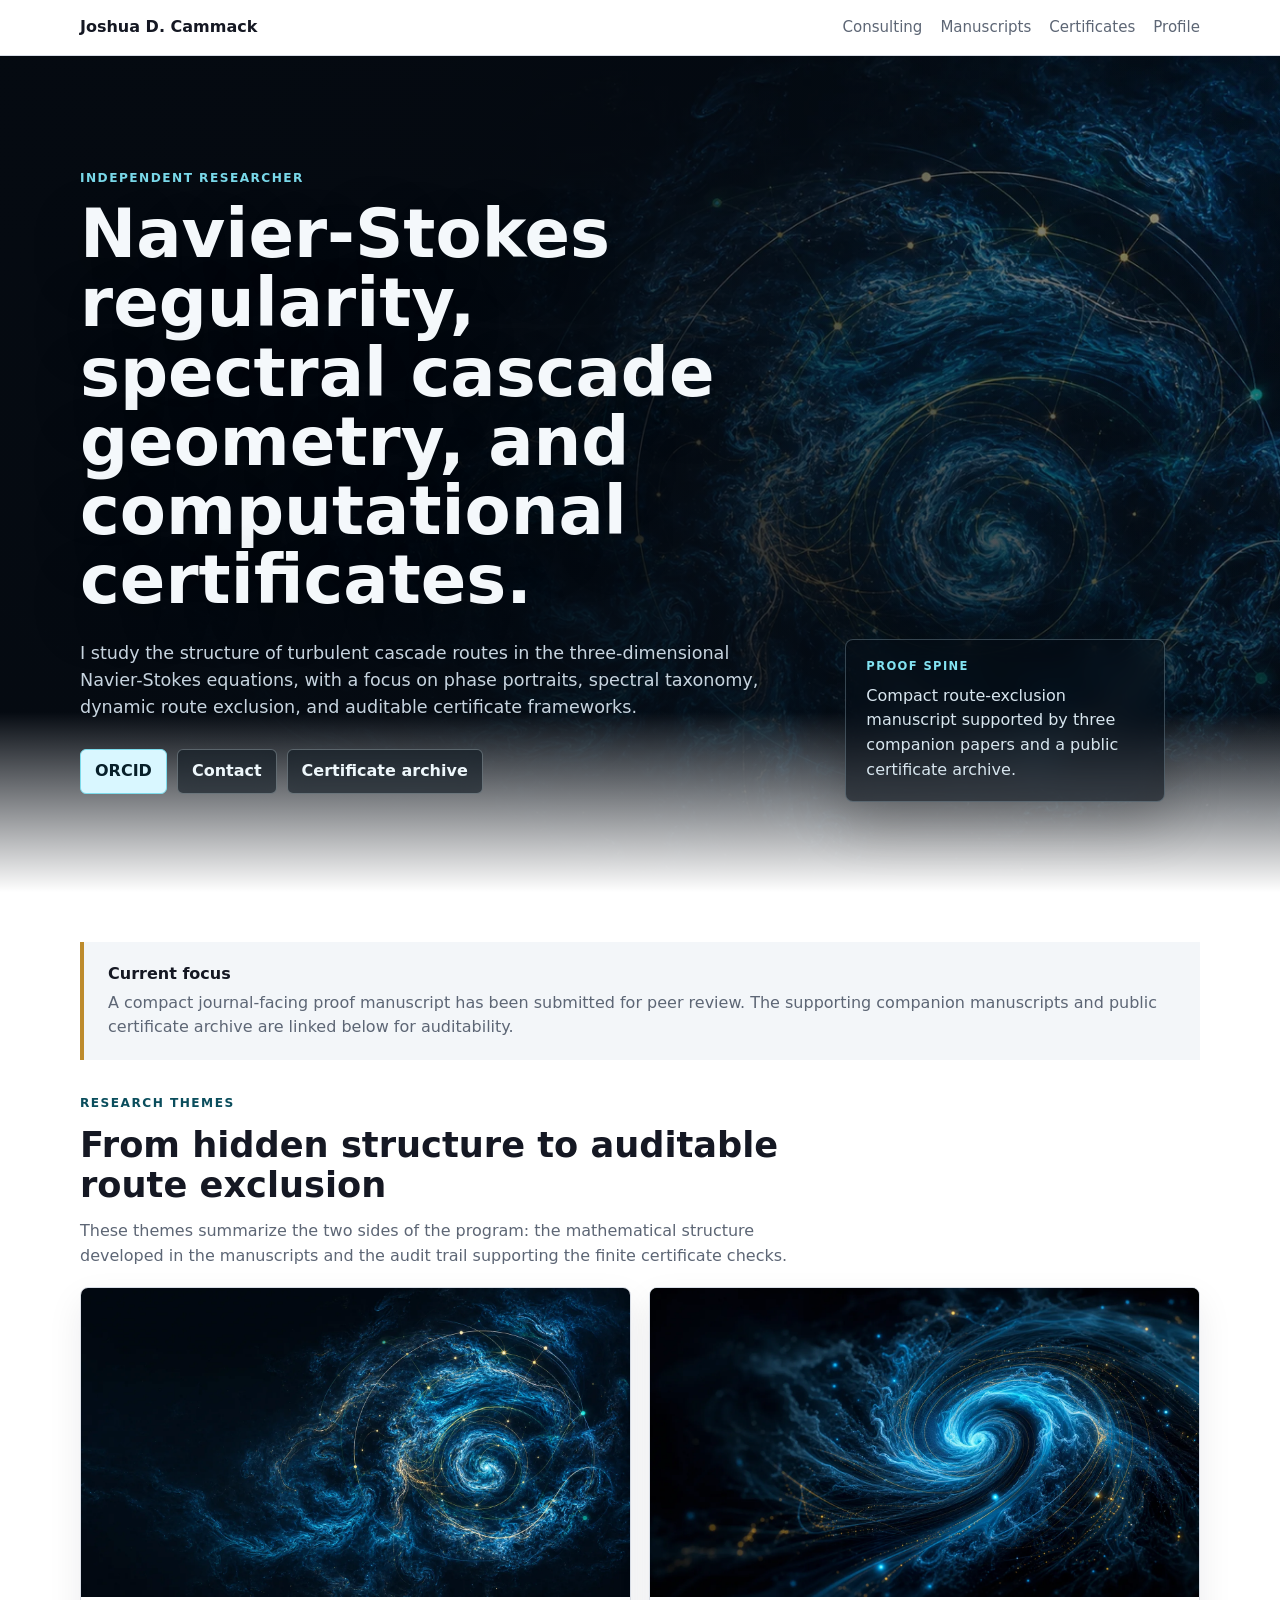
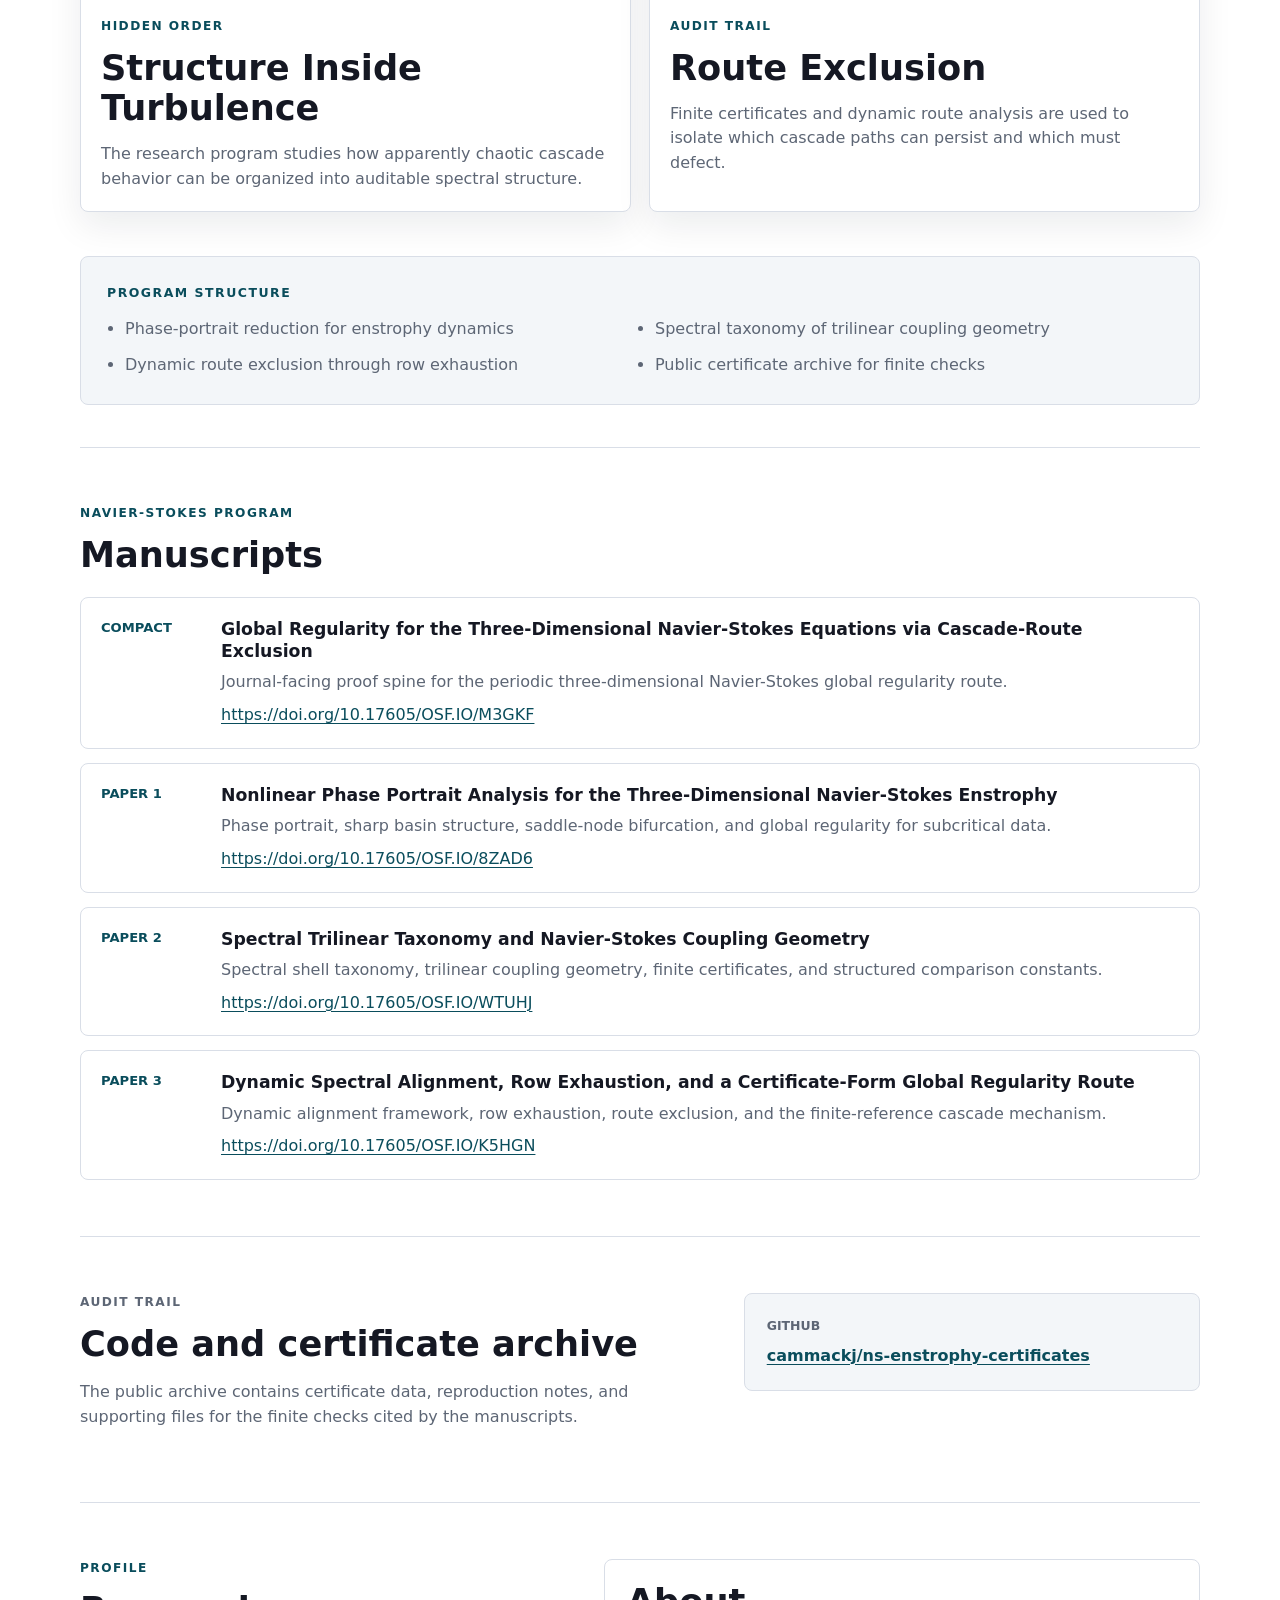
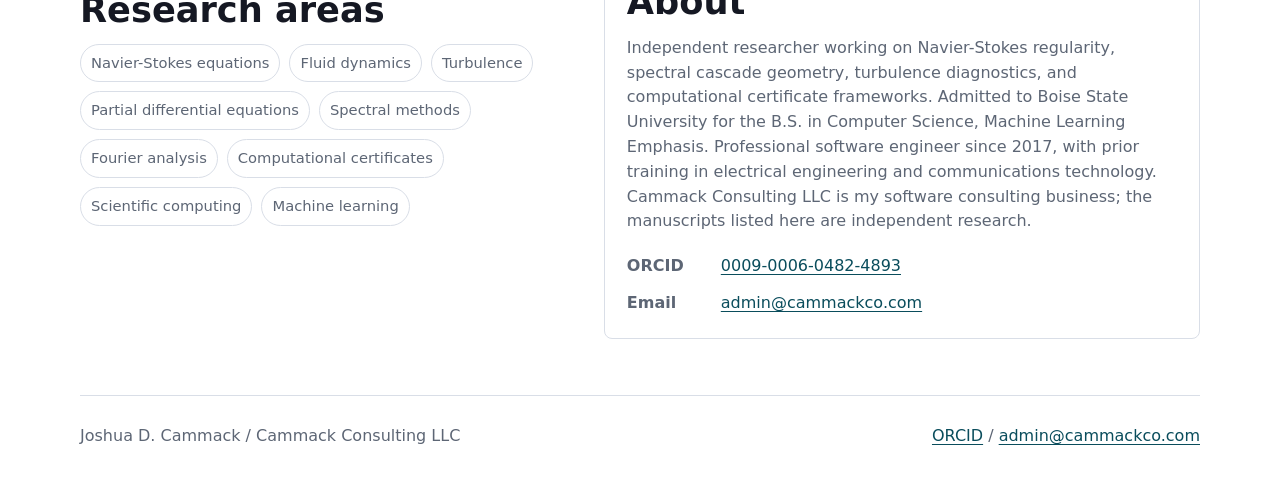
==== research/index.html @ 77ce2adb "Make research theme cards informational" ====
<!doctype html>
<html lang="en">
<head>
  <meta charset="utf-8">
  <meta name="viewport" content="width=device-width, initial-scale=1">
  <title>Joshua D. Cammack - Research</title>
  <meta name="description" content="Research profile for Joshua D. Cammack: Navier-Stokes regularity, spectral cascade geometry, turbulence diagnostics, and computational certificate frameworks.">
  <meta name="author" content="Joshua D. Cammack">
  <meta name="robots" content="index,follow">
  <link rel="stylesheet" href="../styles.css">
  <link rel="canonical" href="https://cammackco.com/research/">
  <meta property="og:title" content="Joshua D. Cammack - Research">
  <meta property="og:description" content="Navier-Stokes regularity, spectral cascade geometry, turbulence diagnostics, and computational certificate frameworks.">
  <meta property="og:type" content="profile">
  <meta property="og:image" content="https://cammackco.com/assets/spectral-fluid-field-hero.webp">
  <script type="application/ld+json">
  {
    "@context": "https://schema.org",
    "@type": "Person",
    "name": "Joshua D. Cammack",
    "alternateName": "Joshua Cammack",
    "email": "mailto:admin@cammackco.com",
    "url": "https://cammackco.com/research/",
    "identifier": "https://orcid.org/0009-0006-0482-4893",
    "sameAs": [
      "https://orcid.org/0009-0006-0482-4893",
      "https://github.com/cammackj/ns-enstrophy-certificates",
      "https://osf.io/8zad6/",
      "https://osf.io/wtuhj/",
      "https://osf.io/k5hgn/",
      "https://osf.io/m3gkf/"
    ],
    "knowsAbout": [
      "Navier-Stokes equations",
      "fluid dynamics",
      "partial differential equations",
      "spectral methods",
      "turbulence",
      "computational mathematics",
      "scientific machine learning"
    ]
  }
  </script>
</head>
<body class="research-page">
  <header class="site-header">
    <nav class="nav" aria-label="Primary">
      <a class="brand" href="#top">Joshua D. Cammack</a>
      <div class="nav-links">
        <a href="../">Consulting</a>
        <a href="#manuscripts">Manuscripts</a>
        <a href="#certificates">Certificates</a>
        <a href="#profile">Profile</a>
      </div>
    </nav>
  </header>

  <main id="top">
    <section class="hero research-hero">
      <div class="hero-text research-hero-text">
        <p class="eyebrow">Independent researcher</p>
        <h1>Navier-Stokes <br class="mobile-break">regularity, spectral cascade geometry, and computational certificates.</h1>
        <p class="lead">
          I study the structure of turbulent cascade routes in the three-dimensional
          Navier-Stokes equations, with a focus on phase portraits, spectral
          taxonomy, dynamic route exclusion, and auditable certificate frameworks.
        </p>
        <div class="cta-row" aria-label="Research links">
          <a class="button primary" href="https://orcid.org/0009-0006-0482-4893">ORCID</a>
          <a class="button" href="mailto:admin@cammackco.com">Contact</a>
          <a class="button" href="https://github.com/cammackj/ns-enstrophy-certificates">Certificate archive</a>
        </div>
      </div>
      <div class="research-hero-callout" aria-label="Proof spine">
        <span>Proof spine</span>
        <p>Compact route-exclusion manuscript supported by three companion papers and a public certificate archive.</p>
      </div>
    </section>

    <section class="status-band" aria-label="Current status">
      <div>
        <span class="status-label">Current focus</span>
        <p>
          A compact journal-facing proof manuscript has been submitted for peer
          review. The supporting companion manuscripts and public certificate
          archive are linked below for auditability.
        </p>
      </div>
    </section>

    <section class="visual-intro" aria-labelledby="research-themes-title">
      <p class="eyebrow">Research themes</p>
      <h2 id="research-themes-title">From hidden structure to auditable route exclusion</h2>
      <p>
        These themes summarize the two sides of the program: the mathematical
        structure developed in the manuscripts and the audit trail supporting
        the finite certificate checks.
      </p>
    </section>

    <section class="visual-section" aria-label="Research themes">
      <article class="visual-card feature-visual">
        <img src="../assets/structure-inside-turbulence-hero.webp" alt="Turbulent blue fluid field with faint ordered spectral geometry emerging inside it.">
        <div>
          <p class="eyebrow">Hidden order</p>
          <h2>Structure Inside Turbulence</h2>
          <p>
            The research program studies how apparently chaotic cascade behavior
            can be organized into auditable spectral structure.
          </p>
        </div>
      </article>
      <article class="visual-card feature-visual">
        <img src="../assets/controlled-vortex-hero.webp" alt="Controlled turbulent vortex with ordered bands and mathematical tracer lines.">
        <div>
          <p class="eyebrow">Audit trail</p>
          <h2>Route Exclusion</h2>
          <p>
            Finite certificates and dynamic route analysis are used to isolate
            which cascade paths can persist and which must defect.
          </p>
        </div>
      </article>
    </section>

    <section class="research-panel program-panel" aria-label="Program structure">
      <p class="panel-kicker">Program structure</p>
      <ul>
        <li>Phase-portrait reduction for enstrophy dynamics</li>
        <li>Spectral taxonomy of trilinear coupling geometry</li>
        <li>Dynamic route exclusion through row exhaustion</li>
        <li>Public certificate archive for finite checks</li>
      </ul>
    </section>

    <section id="manuscripts" class="section">
      <div class="section-heading">
        <p class="eyebrow">Navier-Stokes program</p>
        <h2>Manuscripts</h2>
      </div>

      <div class="paper-list">
        <article class="paper">
          <div class="paper-index">Compact</div>
          <div>
            <h3>Global Regularity for the Three-Dimensional Navier-Stokes Equations via Cascade-Route Exclusion</h3>
            <p>
              Journal-facing proof spine for the periodic three-dimensional
              Navier-Stokes global regularity route.
            </p>
            <a href="https://doi.org/10.17605/OSF.IO/M3GKF">https://doi.org/10.17605/OSF.IO/M3GKF</a>
          </div>
        </article>

        <article class="paper">
          <div class="paper-index">Paper 1</div>
          <div>
            <h3>Nonlinear Phase Portrait Analysis for the Three-Dimensional Navier-Stokes Enstrophy</h3>
            <p>
              Phase portrait, sharp basin structure, saddle-node bifurcation,
              and global regularity for subcritical data.
            </p>
            <a href="https://doi.org/10.17605/OSF.IO/8ZAD6">https://doi.org/10.17605/OSF.IO/8ZAD6</a>
          </div>
        </article>

        <article class="paper">
          <div class="paper-index">Paper 2</div>
          <div>
            <h3>Spectral Trilinear Taxonomy and Navier-Stokes Coupling Geometry</h3>
            <p>
              Spectral shell taxonomy, trilinear coupling geometry, finite
              certificates, and structured comparison constants.
            </p>
            <a href="https://doi.org/10.17605/OSF.IO/WTUHJ">https://doi.org/10.17605/OSF.IO/WTUHJ</a>
          </div>
        </article>

        <article class="paper">
          <div class="paper-index">Paper 3</div>
          <div>
            <h3>Dynamic Spectral Alignment, Row Exhaustion, and a Certificate-Form Global Regularity Route</h3>
            <p>
              Dynamic alignment framework, row exhaustion, route exclusion, and
              the finite-reference cascade mechanism.
            </p>
            <a href="https://doi.org/10.17605/OSF.IO/K5HGN">https://doi.org/10.17605/OSF.IO/K5HGN</a>
          </div>
        </article>
      </div>
    </section>

    <section id="certificates" class="section split">
      <div>
        <p class="eyebrow">Audit trail</p>
        <h2>Code and certificate archive</h2>
        <p>
          The public archive contains certificate data, reproduction notes, and
          supporting files for the finite checks cited by the manuscripts.
        </p>
      </div>
      <div class="link-card">
        <span>GitHub</span>
        <a href="https://github.com/cammackj/ns-enstrophy-certificates">cammackj/ns-enstrophy-certificates</a>
      </div>
    </section>

    <section id="profile" class="section profile-grid">
      <div>
        <p class="eyebrow">Profile</p>
        <h2>Research areas</h2>
        <ul class="tag-list">
          <li>Navier-Stokes equations</li>
          <li>Fluid dynamics</li>
          <li>Turbulence</li>
          <li>Partial differential equations</li>
          <li>Spectral methods</li>
          <li>Fourier analysis</li>
          <li>Computational certificates</li>
          <li>Scientific computing</li>
          <li>Machine learning</li>
        </ul>
      </div>
      <div class="bio-card">
        <h2>About</h2>
        <p>
          Independent researcher working on Navier-Stokes regularity, spectral
          cascade geometry, turbulence diagnostics, and computational certificate
          frameworks. Admitted to Boise State University for the B.S. in Computer
          Science, Machine Learning Emphasis. Professional software engineer
          since 2017, with prior training in electrical engineering and
          communications technology. Cammack Consulting LLC is my software
          consulting business; the manuscripts listed here are independent
          research.
        </p>
        <dl>
          <div>
            <dt>ORCID</dt>
            <dd><a href="https://orcid.org/0009-0006-0482-4893">0009-0006-0482-4893</a></dd>
          </div>
          <div>
            <dt>Email</dt>
            <dd><a href="mailto:admin@cammackco.com">admin@cammackco.com</a></dd>
          </div>
        </dl>
      </div>
    </section>
  </main>

  <footer class="site-footer">
    <p>Joshua D. Cammack / Cammack Consulting LLC</p>
    <p><a href="https://orcid.org/0009-0006-0482-4893">ORCID</a> / <a href="mailto:admin@cammackco.com">admin@cammackco.com</a></p>
  </footer>
</body>
</html>
---- styles.css ----
:root {
  color-scheme: light;
  --ink: #151823;
  --muted: #5d6675;
  --line: #d9dee7;
  --paper: #ffffff;
  --soft: #f3f6f9;
  --accent: #0e6f83;
  --accent-dark: #0a4d5c;
  --gold: #bd8b2c;
}

* {
  box-sizing: border-box;
}

html {
  scroll-behavior: smooth;
}

body {
  margin: 0;
  background: var(--paper);
  color: var(--ink);
  font-family: Inter, ui-sans-serif, system-ui, -apple-system, BlinkMacSystemFont, "Segoe UI", sans-serif;
  line-height: 1.55;
  overflow-x: hidden;
}

a {
  color: var(--accent-dark);
  text-decoration-thickness: 1px;
  text-underline-offset: 3px;
}

a:hover {
  color: var(--accent);
}

.site-header {
  position: sticky;
  top: 0;
  z-index: 20;
  border-bottom: 1px solid var(--line);
  background: rgba(255, 255, 255, 0.94);
  backdrop-filter: blur(12px);
}

.nav {
  display: flex;
  align-items: center;
  justify-content: space-between;
  width: calc(100% - 40px);
  max-width: 1120px;
  margin: 0 auto;
  padding: 15px 0;
  gap: 20px;
}

.brand {
  color: var(--ink);
  font-weight: 750;
  text-decoration: none;
}

.nav-links {
  display: flex;
  gap: 18px;
  flex-wrap: wrap;
  font-size: 0.94rem;
}

.nav-links a {
  color: var(--muted);
  text-decoration: none;
}

.nav-links a:hover {
  color: var(--ink);
}

main {
  width: calc(100% - 40px);
  max-width: 1120px;
  margin: 0 auto;
}

.research-page main {
  width: 100%;
  max-width: none;
}

.hero {
  min-height: 78vh;
  display: grid;
  grid-template-columns: minmax(0, 1.1fr) minmax(320px, 0.9fr);
  align-items: center;
  gap: 56px;
  padding: 54px 0 42px;
}

.research-hero {
  position: relative;
  min-height: calc(100vh - 64px);
  grid-template-columns: minmax(0, 0.92fr) minmax(260px, 0.46fr);
  width: 100%;
  margin: 0;
  padding: 88px max(40px, calc((100vw - 1120px) / 2)) 72px;
  overflow: hidden;
  isolation: isolate;
  color: #f4f8fb;
  background:
    linear-gradient(90deg, rgba(5, 10, 17, 0.97) 0%, rgba(5, 10, 17, 0.89) 34%, rgba(5, 10, 17, 0.46) 67%, rgba(5, 10, 17, 0.14) 100%),
    linear-gradient(180deg, rgba(5, 10, 17, 0.18) 0%, rgba(5, 10, 17, 0.82) 100%),
    url("assets/structure-inside-turbulence-hero.webp") center / cover no-repeat;
}

.research-hero::after {
  content: "";
  position: absolute;
  inset: auto 0 0;
  height: 180px;
  z-index: -1;
  background: linear-gradient(180deg, rgba(5, 10, 17, 0) 0%, rgba(255, 255, 255, 1) 100%);
  pointer-events: none;
}

.research-hero-text {
  max-width: 830px;
}

.research-hero .eyebrow {
  color: #79d8e9;
}

.research-hero h1 {
  max-width: 790px;
  font-size: clamp(2.55rem, 5.25vw, 4.25rem);
  text-wrap: balance;
  text-shadow: 0 18px 50px rgba(0, 0, 0, 0.34);
}

.research-hero .lead {
  color: #c7d4df;
}

.research-hero .button {
  border-color: rgba(217, 232, 240, 0.32);
  background: rgba(8, 18, 28, 0.56);
  color: #eef7fb;
  backdrop-filter: blur(10px);
}

.research-hero .button.primary {
  border-color: #7ddbeb;
  background: #d9f7ff;
  color: #08202a;
}

.research-hero-callout {
  align-self: end;
  width: min(320px, 100%);
  max-width: 320px;
  margin-bottom: 18px;
  padding: 18px 20px;
  border: 1px solid rgba(186, 219, 232, 0.28);
  border-radius: 8px;
  background: rgba(5, 12, 20, 0.58);
  box-shadow: 0 18px 55px rgba(0, 0, 0, 0.24);
  backdrop-filter: blur(12px);
}

.research-hero-callout span {
  display: block;
  color: #83e3f2;
  font-size: 0.72rem;
  font-weight: 850;
  letter-spacing: 0.12em;
  text-transform: uppercase;
}

.research-hero-callout p {
  margin: 8px 0 0;
  color: #d8e6ef;
  overflow-wrap: anywhere;
}

.business-hero {
  min-height: 70vh;
}

.eyebrow {
  margin: 0 0 12px;
  color: var(--accent-dark);
  font-size: 0.76rem;
  font-weight: 800;
  letter-spacing: 0.12em;
  text-transform: uppercase;
}

h1,
h2,
h3,
p {
  overflow-wrap: anywhere;
}

h1 {
  margin: 0;
  max-width: 820px;
  font-size: clamp(2.25rem, 6vw, 4.75rem);
  line-height: 1.03;
  font-weight: 820;
}

h2 {
  margin: 0 0 14px;
  font-size: clamp(1.5rem, 3vw, 2.2rem);
  line-height: 1.14;
}

h3 {
  margin: 0 0 8px;
  font-size: 1.08rem;
  line-height: 1.28;
}

.lead {
  max-width: 680px;
  margin: 24px 0 0;
  color: var(--muted);
  font-size: 1.1rem;
}

.mobile-break {
  display: none;
}

.cta-row {
  display: flex;
  flex-wrap: wrap;
  gap: 10px;
  margin-top: 28px;
}

.button {
  display: inline-flex;
  align-items: center;
  min-height: 42px;
  padding: 9px 14px;
  border: 1px solid var(--line);
  border-radius: 6px;
  background: var(--paper);
  color: var(--ink);
  font-weight: 700;
  text-decoration: none;
}

.button.primary {
  border-color: var(--accent-dark);
  background: var(--accent-dark);
  color: #ffffff;
}

.button:hover {
  border-color: var(--accent);
}

.hero-figure {
  margin: 0;
  border: 1px solid var(--line);
  border-radius: 8px;
  overflow: hidden;
  background: #0c1118;
  box-shadow: 0 18px 50px rgba(15, 23, 42, 0.13);
}

.hero-figure img {
  display: block;
  width: 100%;
  aspect-ratio: 1.2 / 1;
  object-fit: cover;
}

.research-hero-figure img {
  aspect-ratio: 16 / 10;
}

.hero-figure figcaption {
  padding: 10px 12px;
  color: #d4d9e2;
  font-size: 0.82rem;
}

.business-panel,
.research-panel {
  align-self: center;
  border: 1px solid var(--line);
  border-radius: 8px;
  padding: 26px;
  background: var(--soft);
}

.business-panel ul,
.research-panel ul {
  display: grid;
  gap: 12px;
  margin: 0;
  padding-left: 20px;
  color: var(--muted);
}

.business-panel li,
.research-panel li,
.service-card p,
.link-card a {
  overflow-wrap: anywhere;
}

.panel-kicker {
  margin: 0 0 14px;
  color: var(--accent-dark);
  font-size: 0.78rem;
  font-weight: 850;
  letter-spacing: 0.12em;
  text-transform: uppercase;
}

.status-band {
  margin: 0 0 42px;
  padding: 20px 24px;
  border-left: 4px solid var(--gold);
  background: var(--soft);
}

.research-page .status-band,
.research-page .visual-intro,
.research-page .visual-section,
.research-page .program-panel,
.research-page .section {
  width: calc(100% - 40px);
  max-width: 1120px;
  margin-left: auto;
  margin-right: auto;
}

.research-page .status-band {
  margin-top: 50px;
  margin-bottom: 34px;
}

.status-band p {
  margin: 4px 0 0;
  color: var(--muted);
}

.status-label {
  color: var(--ink);
  font-weight: 800;
}

.visual-section {
  display: grid;
  grid-template-columns: repeat(2, minmax(0, 1fr));
  gap: 18px;
  margin: 0 0 44px;
}

.visual-intro {
  margin-bottom: 18px;
}

.visual-intro h2 {
  max-width: 760px;
}

.visual-intro p:not(.eyebrow) {
  max-width: 720px;
  margin: 0;
  color: var(--muted);
}

.visual-card {
  display: grid;
  grid-template-rows: auto 1fr;
  overflow: hidden;
  border: 1px solid var(--line);
  border-radius: 8px;
  background: var(--paper);
  box-shadow: 0 14px 35px rgba(15, 23, 42, 0.08);
}

.visual-card img {
  display: block;
  width: 100%;
  aspect-ratio: 16 / 9;
  object-fit: cover;
  background: #0b111b;
}

.feature-visual:first-child img {
  object-position: center;
}

.feature-visual:last-child img {
  object-position: 58% center;
}

.visual-card div {
  padding: 20px;
}

.visual-card p:not(.eyebrow) {
  margin: 0;
  color: var(--muted);
}

.program-panel {
  margin-bottom: 42px;
}

.program-panel ul {
  grid-template-columns: repeat(2, minmax(0, 1fr));
  padding-left: 18px;
}

.section {
  padding: 56px 0;
  border-top: 1px solid var(--line);
}

.section-heading {
  margin-bottom: 22px;
}

.paper-list {
  display: grid;
  gap: 14px;
}

.service-grid {
  display: grid;
  grid-template-columns: repeat(3, minmax(0, 1fr));
  gap: 16px;
}

.service-card {
  border: 1px solid var(--line);
  border-radius: 8px;
  padding: 20px;
  background: var(--paper);
}

.service-card p {
  margin: 0;
  color: var(--muted);
}

.paper {
  display: grid;
  grid-template-columns: 100px 1fr;
  gap: 20px;
  padding: 20px;
  border: 1px solid var(--line);
  border-radius: 8px;
  background: var(--paper);
}

.paper p {
  margin: 0 0 8px;
  color: var(--muted);
}

.paper-index {
  color: var(--accent-dark);
  font-size: 0.82rem;
  font-weight: 850;
  text-transform: uppercase;
}

.split {
  display: grid;
  grid-template-columns: minmax(0, 1fr) minmax(280px, 0.72fr);
  align-items: start;
  gap: 30px;
}

.split p {
  max-width: 680px;
  color: var(--muted);
}

.link-card,
.bio-card {
  border: 1px solid var(--line);
  border-radius: 8px;
  padding: 22px;
  background: var(--soft);
}

.link-card span {
  display: block;
  color: var(--muted);
  font-size: 0.78rem;
  font-weight: 800;
  text-transform: uppercase;
}

.link-card a {
  display: block;
  margin-top: 8px;
  font-weight: 800;
}

.profile-grid {
  display: grid;
  grid-template-columns: minmax(0, 0.9fr) minmax(320px, 1.1fr);
  gap: 36px;
}

.tag-list {
  display: flex;
  flex-wrap: wrap;
  gap: 9px;
  padding: 0;
  margin: 0;
  list-style: none;
}

.tag-list li {
  padding: 7px 10px;
  border: 1px solid var(--line);
  border-radius: 999px;
  color: var(--muted);
  font-size: 0.92rem;
}

.bio-card {
  background: var(--paper);
}

.bio-card p {
  margin: 0 0 20px;
  color: var(--muted);
}

dl {
  display: grid;
  gap: 12px;
  margin: 0;
}

dl div {
  display: grid;
  grid-template-columns: 80px 1fr;
  gap: 14px;
}

dt {
  color: var(--muted);
  font-weight: 800;
}

dd {
  margin: 0;
}

.site-footer {
  display: flex;
  justify-content: space-between;
  gap: 20px;
  width: calc(100% - 40px);
  max-width: 1120px;
  margin: 0 auto;
  padding: 28px 0 38px;
  border-top: 1px solid var(--line);
  color: var(--muted);
}

.site-footer p {
  margin: 0;
}

.contact-section {
  display: flex;
  align-items: center;
  justify-content: space-between;
  gap: 24px;
}

.contact-section p {
  max-width: 680px;
  color: var(--muted);
}

@media (max-width: 820px) {
  main,
  .nav,
  .site-footer {
    width: calc(100vw - 32px);
    max-width: calc(100vw - 32px);
  }

  .nav {
    align-items: flex-start;
    flex-direction: column;
  }

  .hero,
  .split,
  .profile-grid,
  .service-grid,
  .visual-section {
    grid-template-columns: 1fr;
  }

  .hero {
    min-height: auto;
    padding-top: 34px;
    gap: 28px;
  }

  .research-hero {
    grid-template-columns: 1fr;
    min-height: auto;
    width: 100%;
    max-width: none;
    padding: 44px 20px 54px;
    background:
      linear-gradient(180deg, rgba(5, 10, 17, 0.94) 0%, rgba(5, 10, 17, 0.78) 48%, rgba(5, 10, 17, 0.92) 100%),
      url("assets/structure-inside-turbulence-hero.webp") 62% center / cover no-repeat;
  }

  .research-hero-callout {
    align-self: start;
    width: min(320px, calc(100vw - 40px));
    max-width: min(320px, calc(100vw - 40px));
    margin: 0;
  }

  .research-hero-text {
    width: min(320px, calc(100vw - 40px));
    max-width: min(320px, calc(100vw - 40px));
    min-width: 0;
  }

  .research-page .status-band,
  .research-page .visual-intro,
  .research-page .visual-section,
  .research-page .program-panel,
  .research-page .section {
    width: calc(100vw - 32px);
    max-width: calc(100vw - 32px);
  }

  .hero-text,
  .hero-figure,
  .business-panel,
  .research-panel,
  .visual-card,
  .paper,
  .service-card,
  .bio-card,
  .link-card,
  .status-band {
    min-width: 0;
    max-width: calc(100vw - 32px);
  }

  h1 {
    font-size: 2.15rem;
    line-height: 1.08;
    width: calc(100vw - 32px);
    max-width: calc(100vw - 32px);
  }

  .research-hero h1,
  .research-hero .lead,
  .research-hero .cta-row,
  .research-hero-text {
    max-width: min(320px, calc(100vw - 40px));
  }

  .research-hero h1 {
    width: min(320px, calc(100vw - 40px));
    font-size: clamp(1.78rem, 7.3vw, 2.45rem);
    text-wrap: auto;
  }

  .research-hero .lead,
  .research-hero .cta-row {
    width: min(320px, calc(100vw - 40px));
  }

  .mobile-break {
    display: block;
  }

  .lead,
  h2,
  .status-band p,
  .business-panel li,
  .research-panel li,
  .visual-card p,
  .paper p,
  .service-card p,
  .bio-card p {
    width: 100%;
    max-width: calc(100vw - 64px);
  }

  .paper {
    grid-template-columns: 1fr;
    gap: 10px;
  }

  .contact-section {
    align-items: flex-start;
    flex-direction: column;
  }

  .button {
    min-width: 0;
  }

  .site-footer {
    flex-direction: column;
  }
}

@media (max-width: 600px) {
  h1 {
    width: 320px;
    max-width: calc(100vw - 48px);
    font-size: 1.72rem;
  }

  .lead {
    width: 320px;
    max-width: calc(100vw - 48px);
    font-size: 1rem;
  }

  h2 {
    width: 320px;
    max-width: calc(100vw - 48px);
    font-size: 1.36rem;
  }

  .status-band p,
  .business-panel li,
  .paper p,
  .service-card p,
  .bio-card p {
    max-width: calc(100vw - 72px);
  }

  .cta-row {
    display: grid;
    grid-template-columns: 1fr;
    width: 320px;
    max-width: calc(100vw - 48px);
  }

  .button {
    justify-content: center;
    width: 100%;
  }

  .business-panel,
  .research-panel,
  .service-card,
  .link-card,
  .status-band,
  .hero-figure,
  .visual-card {
    width: 320px;
    max-width: calc(100vw - 48px);
  }

  .business-panel {
    padding: 20px;
  }

  .business-panel ul,
  .research-panel ul {
    grid-template-columns: 1fr;
    padding-left: 18px;
  }

  .business-panel li,
  .research-panel li {
    max-width: 250px;
  }
}
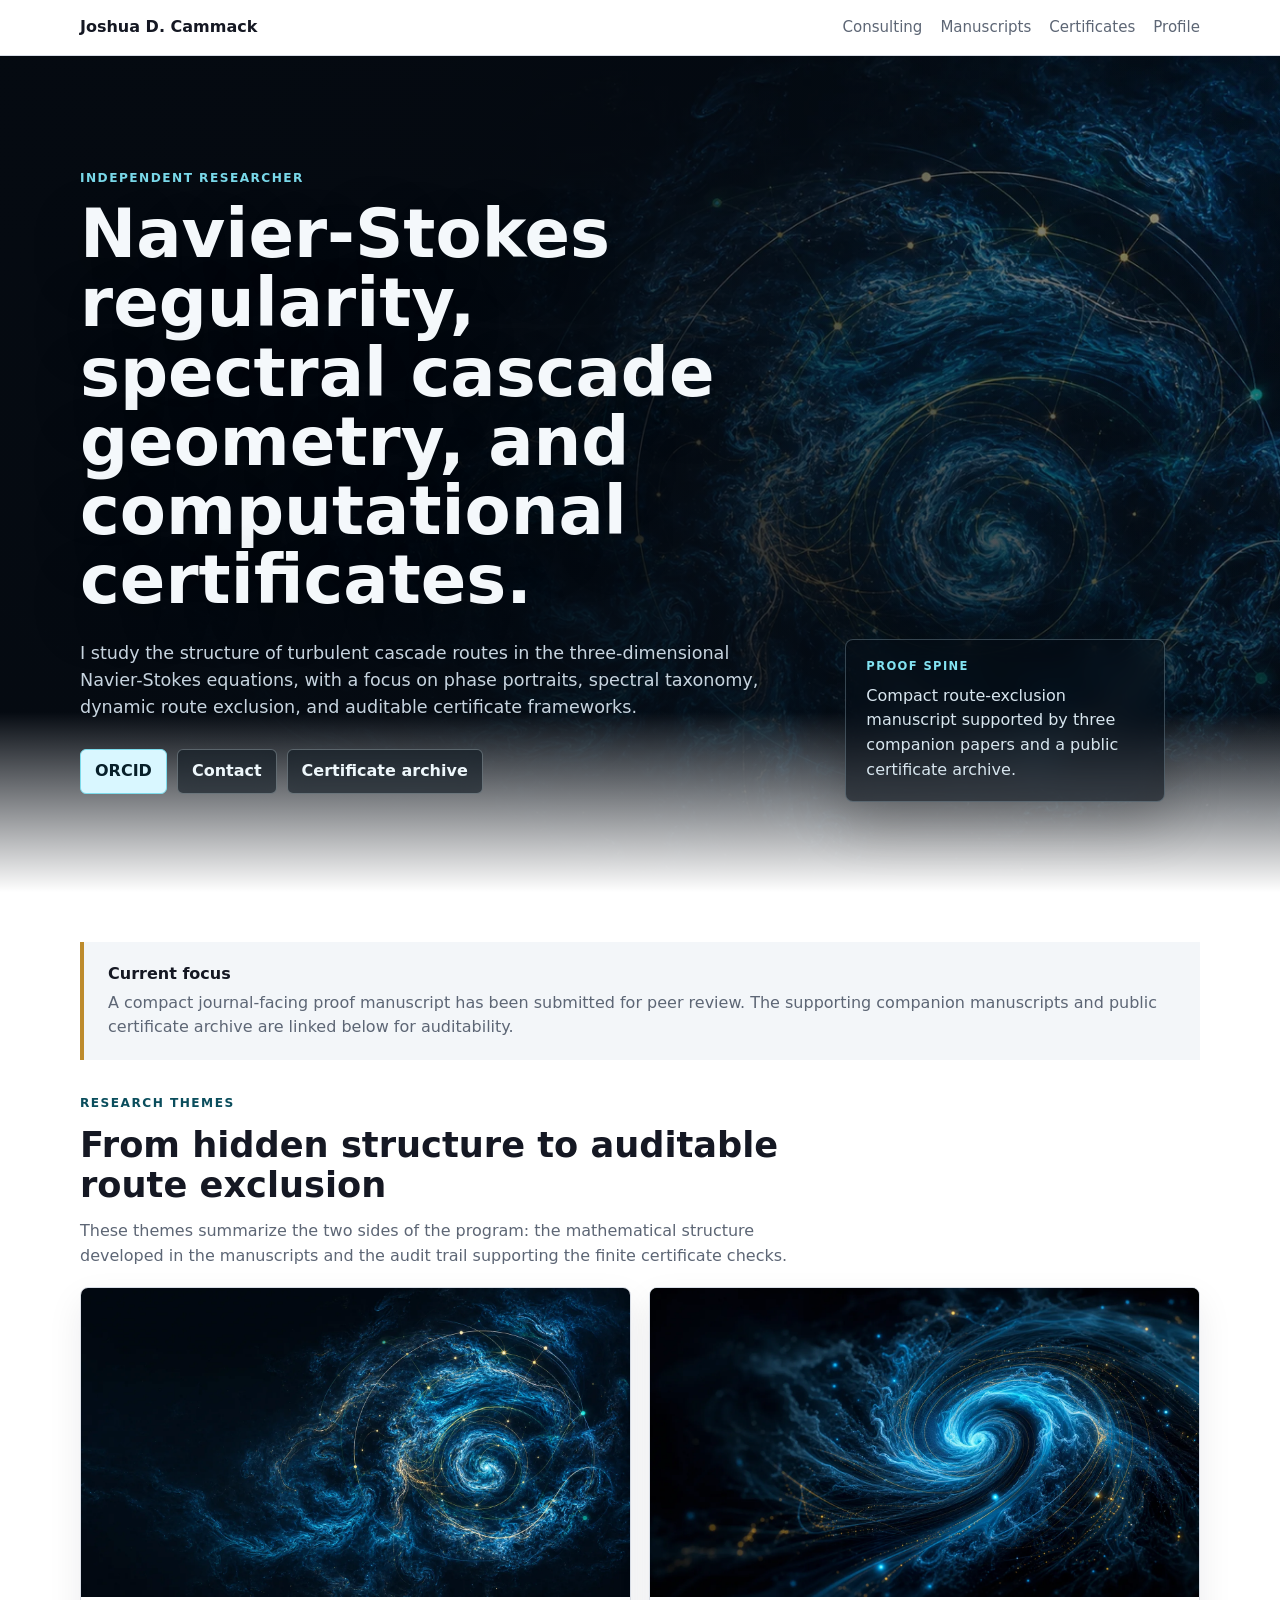
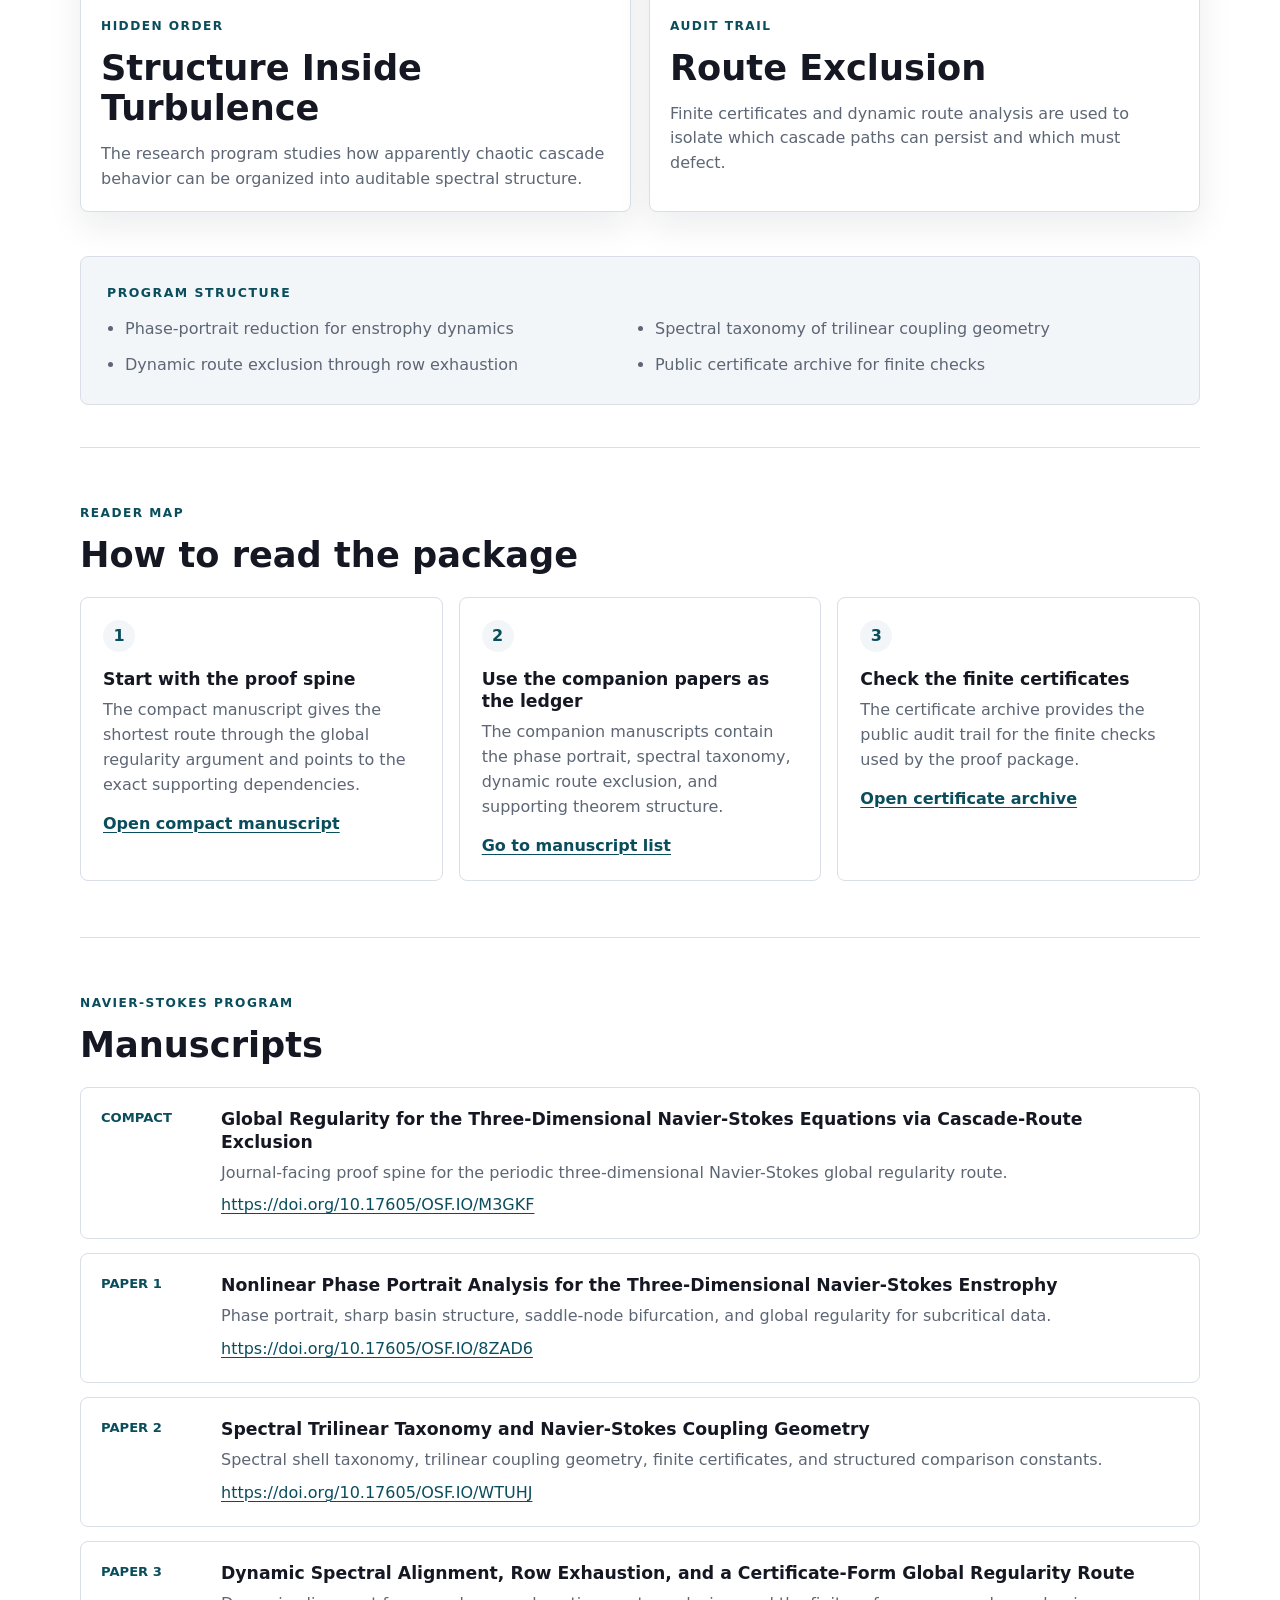
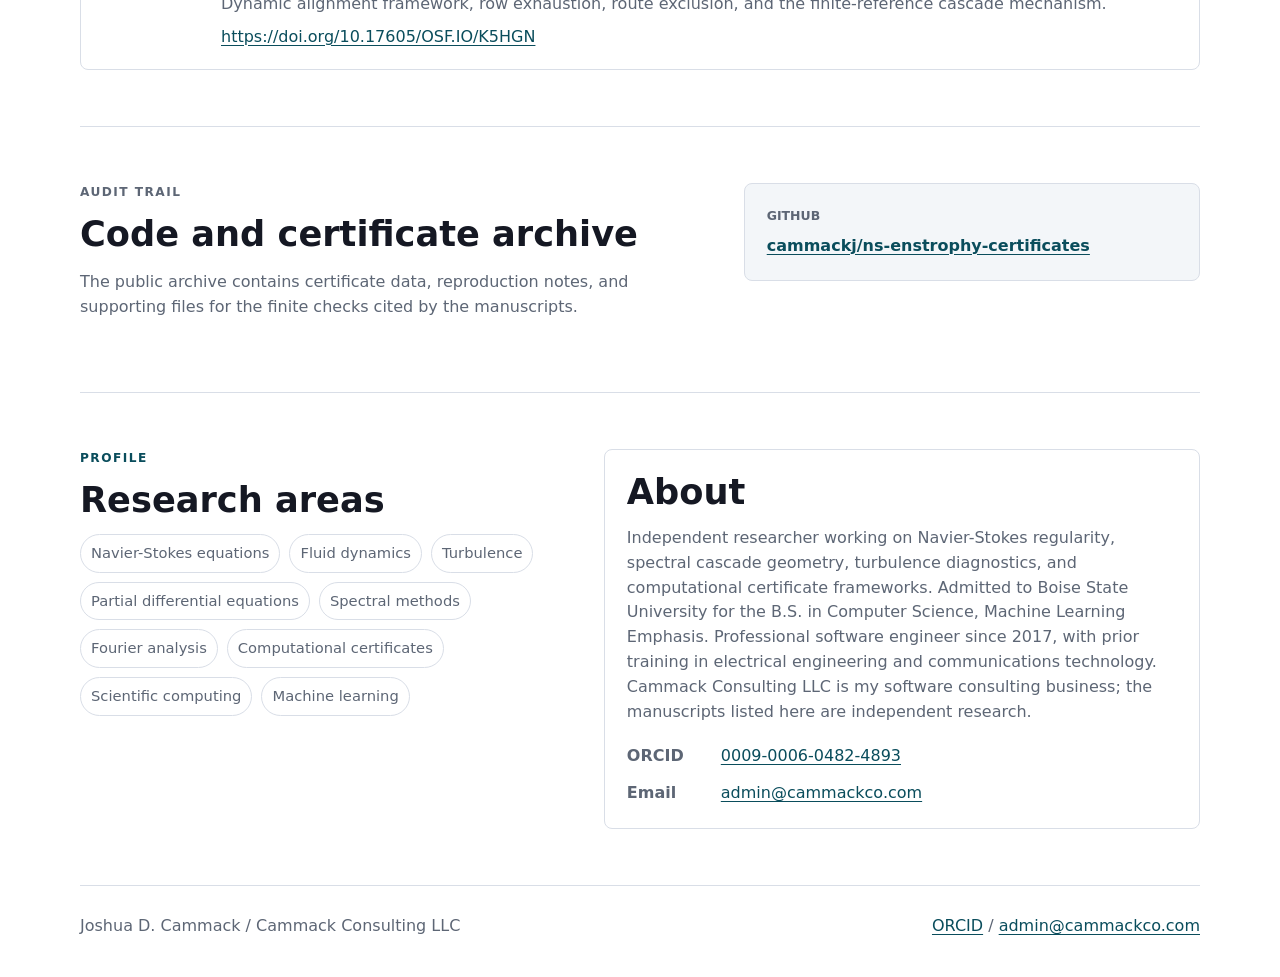
==== commit 38e196bc: "Add research package reader map" ====
--- a/research/index.html
+++ b/research/index.html
@@ -133,6 +133,42 @@
       </ul>
     </section>
 
+    <section id="research-map" class="section research-map">
+      <div class="section-heading">
+        <p class="eyebrow">Reader map</p>
+        <h2>How to read the package</h2>
+      </div>
+      <div class="map-grid">
+        <article class="map-card">
+          <span>1</span>
+          <h3>Start with the proof spine</h3>
+          <p>
+            The compact manuscript gives the shortest route through the global
+            regularity argument and points to the exact supporting dependencies.
+          </p>
+          <a href="https://doi.org/10.17605/OSF.IO/M3GKF">Open compact manuscript</a>
+        </article>
+        <article class="map-card">
+          <span>2</span>
+          <h3>Use the companion papers as the ledger</h3>
+          <p>
+            The companion manuscripts contain the phase portrait, spectral
+            taxonomy, dynamic route exclusion, and supporting theorem structure.
+          </p>
+          <a href="#manuscripts">Go to manuscript list</a>
+        </article>
+        <article class="map-card">
+          <span>3</span>
+          <h3>Check the finite certificates</h3>
+          <p>
+            The certificate archive provides the public audit trail for the
+            finite checks used by the proof package.
+          </p>
+          <a href="https://github.com/cammackj/ns-enstrophy-certificates">Open certificate archive</a>
+        </article>
+      </div>
+    </section>
+
     <section id="manuscripts" class="section">
       <div class="section-heading">
         <p class="eyebrow">Navier-Stokes program</p>
--- a/styles.css
+++ b/styles.css
@@ -337,6 +337,7 @@
 .research-page .visual-intro,
 .research-page .visual-section,
 .research-page .program-panel,
+.research-page .research-map,
 .research-page .section {
   width: calc(100% - 40px);
   max-width: 1120px;
@@ -422,6 +423,45 @@
 .program-panel ul {
   grid-template-columns: repeat(2, minmax(0, 1fr));
   padding-left: 18px;
+}
+
+.research-map {
+  padding-top: 48px;
+}
+
+.map-grid {
+  display: grid;
+  grid-template-columns: repeat(3, minmax(0, 1fr));
+  gap: 16px;
+}
+
+.map-card {
+  border: 1px solid var(--line);
+  border-radius: 8px;
+  padding: 22px;
+  background: var(--paper);
+}
+
+.map-card span {
+  display: inline-flex;
+  align-items: center;
+  justify-content: center;
+  width: 32px;
+  height: 32px;
+  margin-bottom: 16px;
+  border-radius: 50%;
+  background: var(--soft);
+  color: var(--accent-dark);
+  font-weight: 850;
+}
+
+.map-card p {
+  margin: 0 0 14px;
+  color: var(--muted);
+}
+
+.map-card a {
+  font-weight: 800;
 }
 
 .section {
@@ -610,7 +650,8 @@
   .split,
   .profile-grid,
   .service-grid,
-  .visual-section {
+  .visual-section,
+  .map-grid {
     grid-template-columns: 1fr;
   }
 
@@ -648,6 +689,7 @@
   .research-page .visual-intro,
   .research-page .visual-section,
   .research-page .program-panel,
+  .research-page .research-map,
   .research-page .section {
     width: calc(100vw - 32px);
     max-width: calc(100vw - 32px);
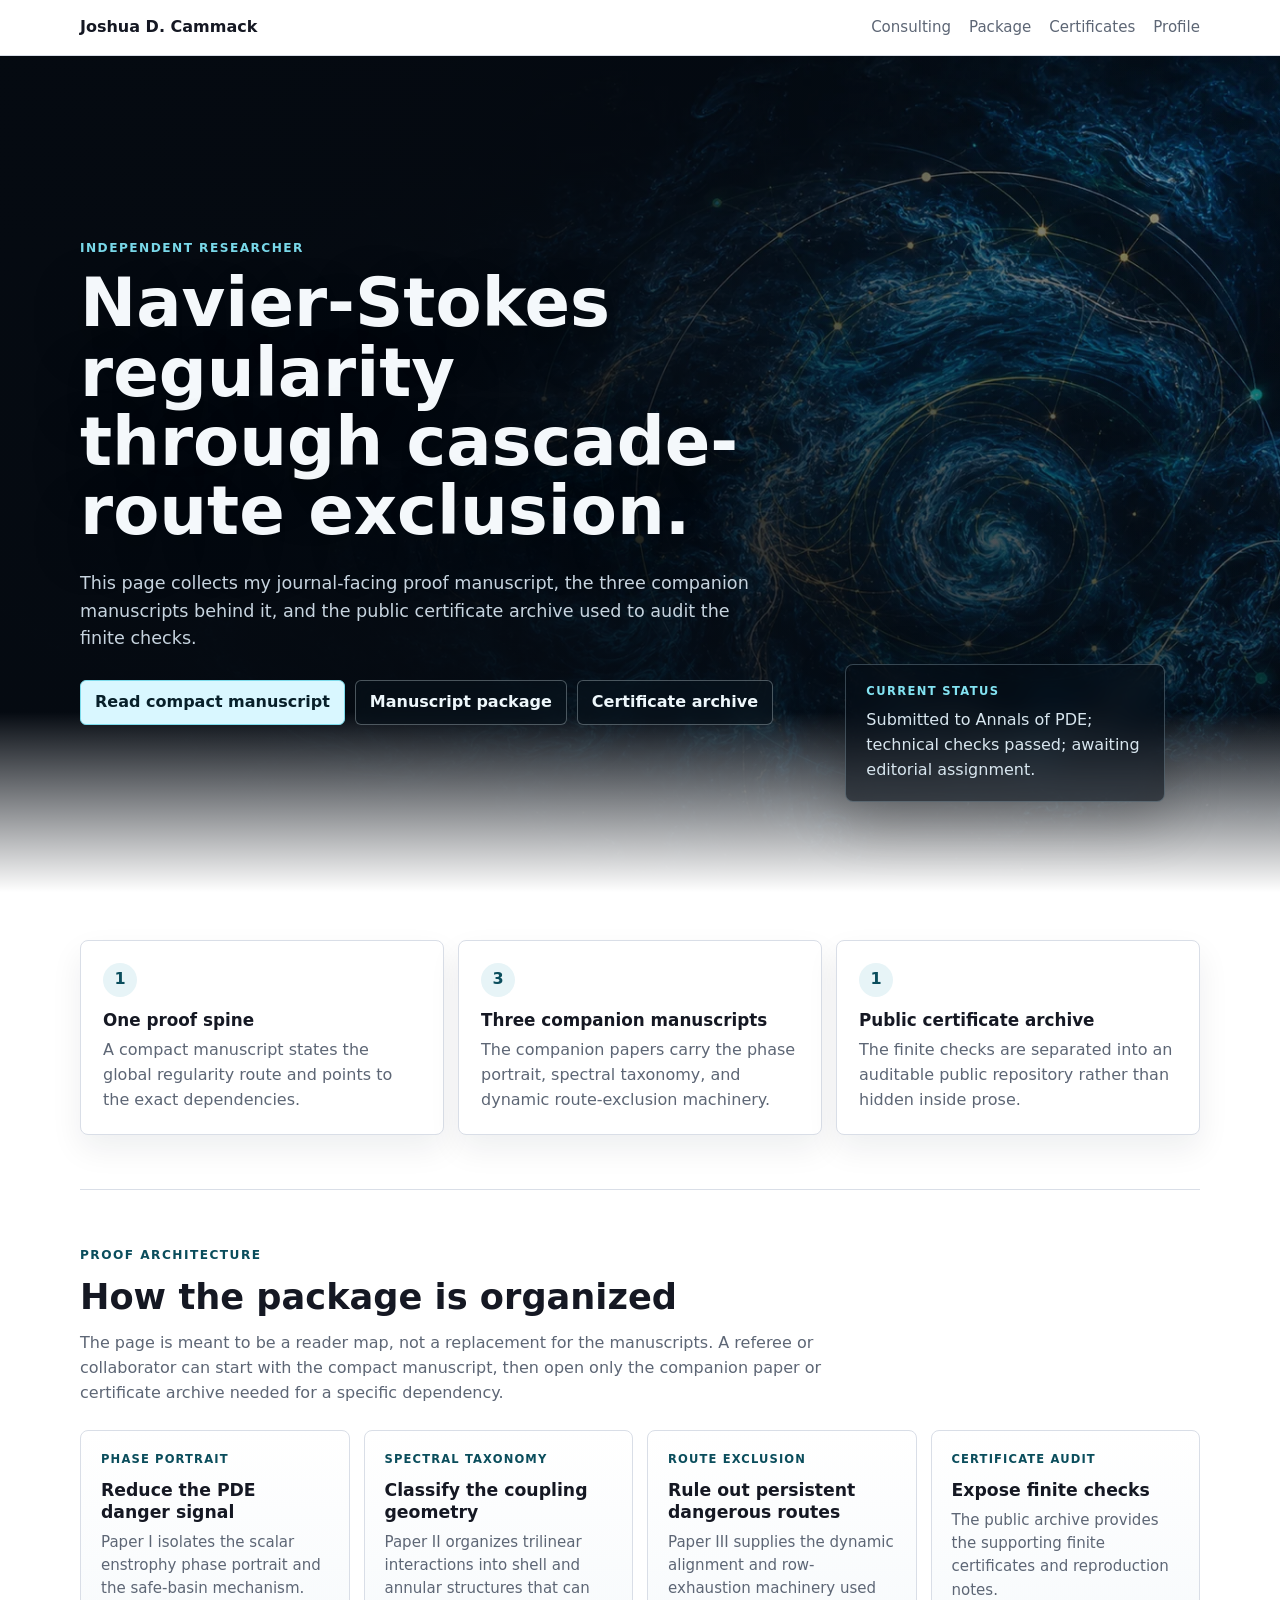
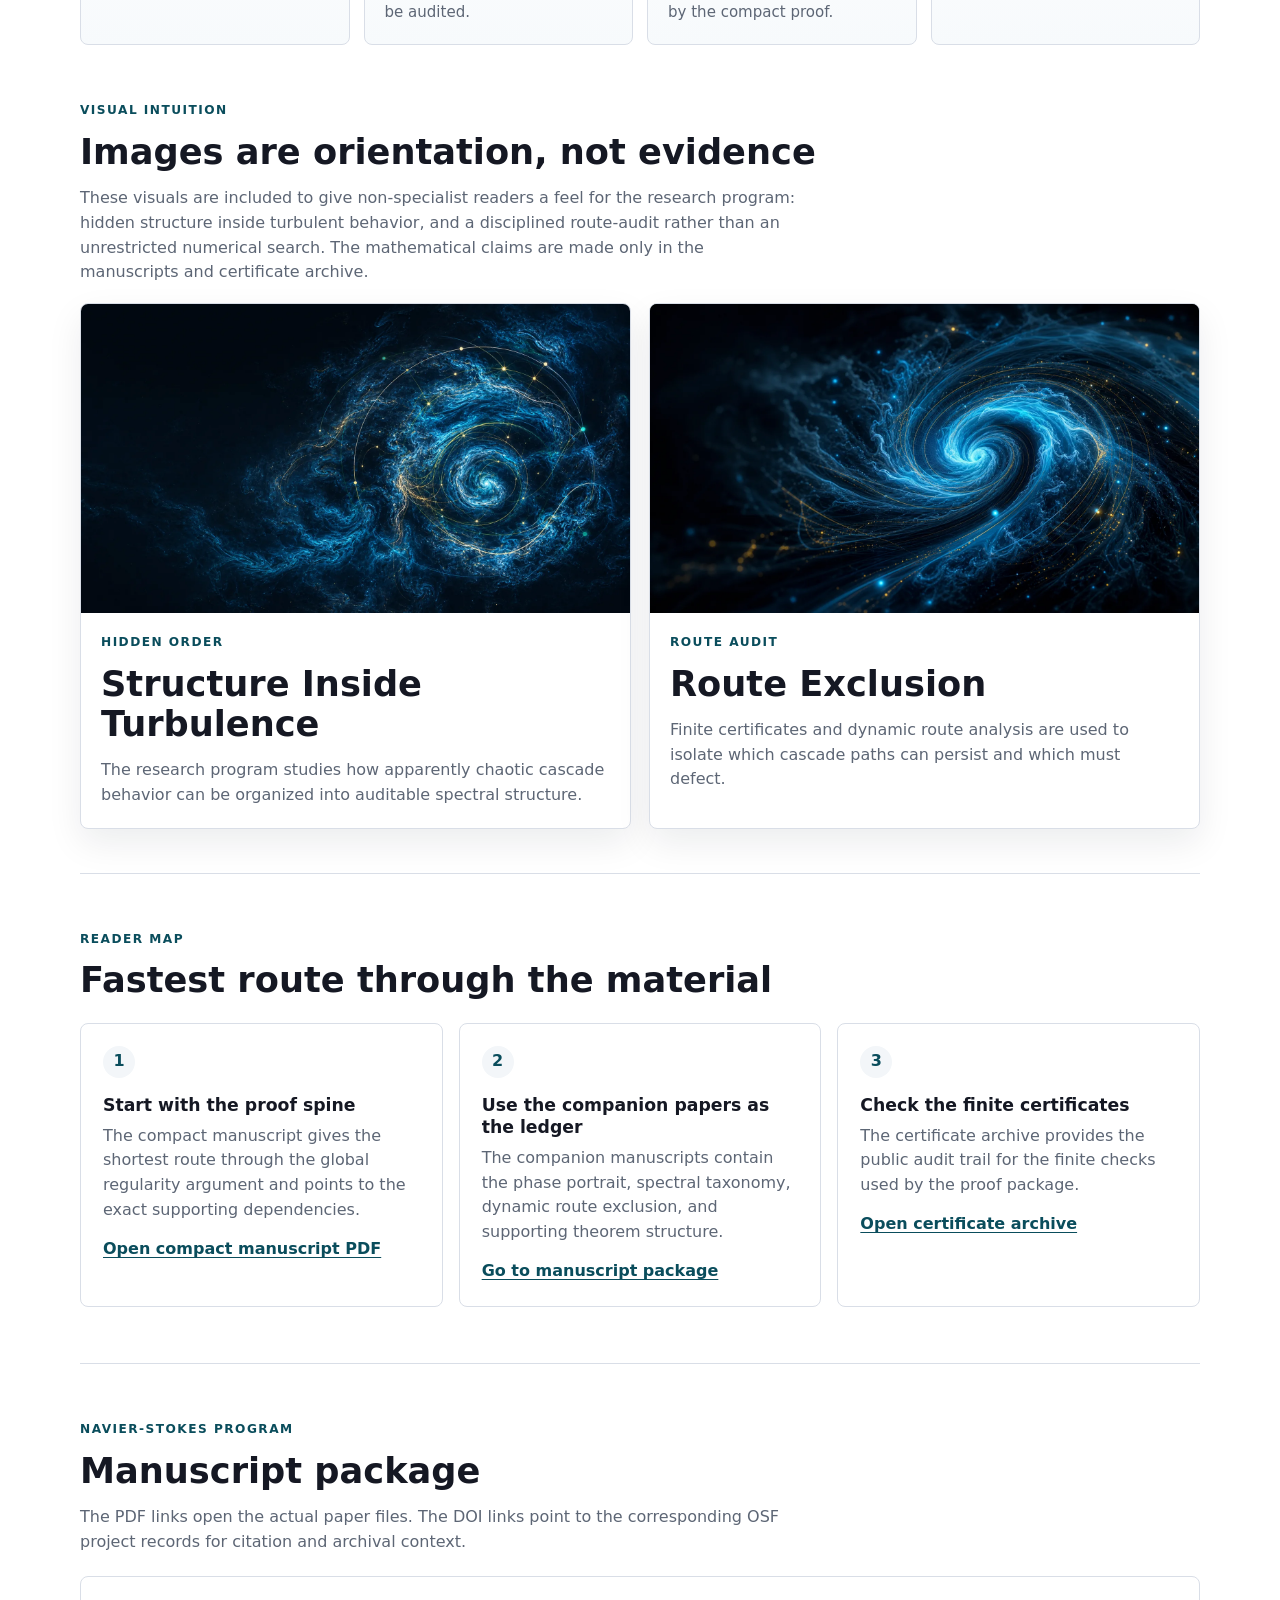
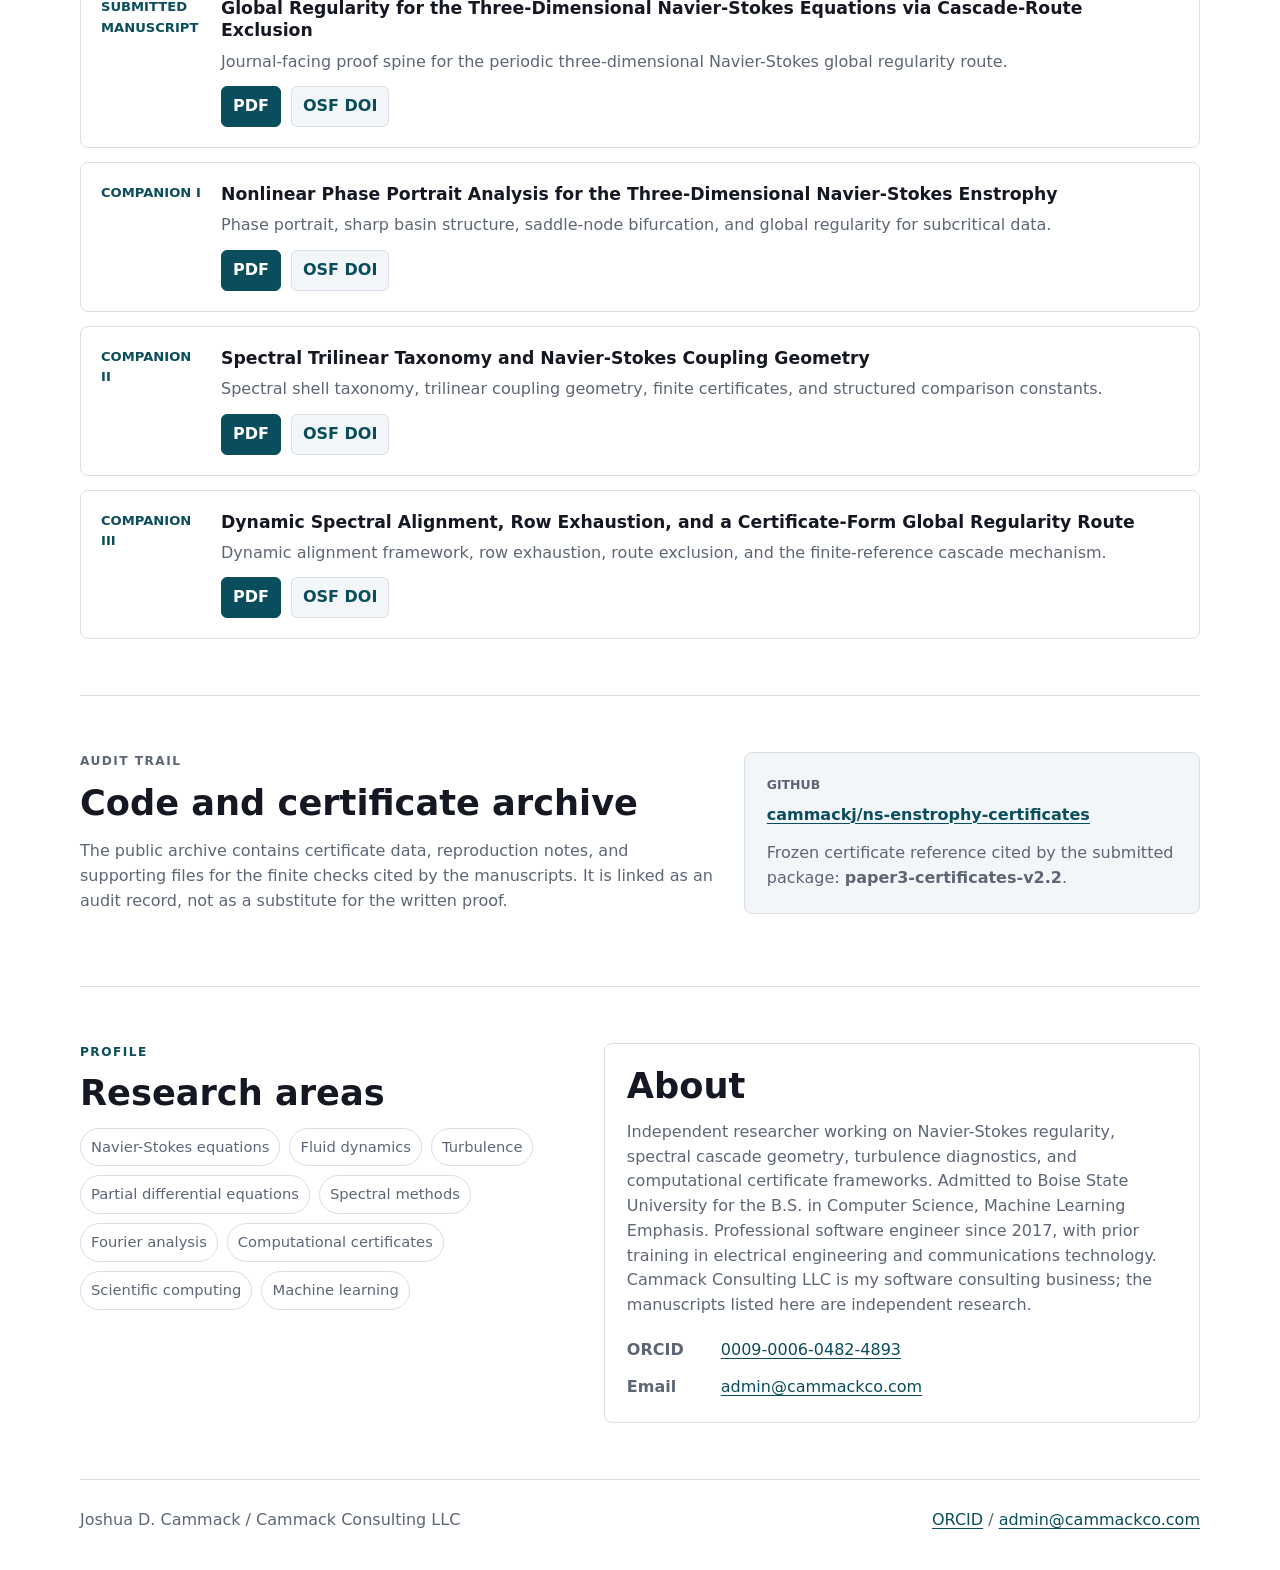
==== commit e1eeb3d9: "Refine research page reader map" ====
--- a/research/index.html
+++ b/research/index.html
@@ -48,7 +48,7 @@
       <a class="brand" href="#top">Joshua D. Cammack</a>
       <div class="nav-links">
         <a href="../">Consulting</a>
-        <a href="#manuscripts">Manuscripts</a>
+        <a href="#package">Package</a>
         <a href="#certificates">Certificates</a>
         <a href="#profile">Profile</a>
       </div>
@@ -59,46 +59,90 @@
     <section class="hero research-hero">
       <div class="hero-text research-hero-text">
         <p class="eyebrow">Independent researcher</p>
-        <h1>Navier-Stokes <br class="mobile-break">regularity, spectral cascade geometry, and computational certificates.</h1>
+        <h1>Navier-Stokes regularity through cascade-route exclusion.</h1>
         <p class="lead">
-          I study the structure of turbulent cascade routes in the three-dimensional
-          Navier-Stokes equations, with a focus on phase portraits, spectral
-          taxonomy, dynamic route exclusion, and auditable certificate frameworks.
+          This page collects my journal-facing proof manuscript, the three
+          companion manuscripts behind it, and the public certificate archive
+          used to audit the finite checks.
         </p>
         <div class="cta-row" aria-label="Research links">
-          <a class="button primary" href="https://orcid.org/0009-0006-0482-4893">ORCID</a>
-          <a class="button" href="mailto:admin@cammackco.com">Contact</a>
+          <a class="button primary" href="https://osf.io/download/wjgud/">Read compact manuscript</a>
+          <a class="button" href="#package">Manuscript package</a>
           <a class="button" href="https://github.com/cammackj/ns-enstrophy-certificates">Certificate archive</a>
         </div>
       </div>
-      <div class="research-hero-callout" aria-label="Proof spine">
-        <span>Proof spine</span>
-        <p>Compact route-exclusion manuscript supported by three companion papers and a public certificate archive.</p>
-      </div>
-    </section>
-
-    <section class="status-band" aria-label="Current status">
-      <div>
-        <span class="status-label">Current focus</span>
-        <p>
-          A compact journal-facing proof manuscript has been submitted for peer
-          review. The supporting companion manuscripts and public certificate
-          archive are linked below for auditability.
-        </p>
+      <div class="research-hero-callout" aria-label="Current submission status">
+        <span>Current status</span>
+        <p>Submitted to Annals of PDE; technical checks passed; awaiting editorial assignment.</p>
+      </div>
+    </section>
+
+    <section class="at-a-glance" aria-label="Research package at a glance">
+      <article>
+        <span>1</span>
+        <h2>One proof spine</h2>
+        <p>A compact manuscript states the global regularity route and points to the exact dependencies.</p>
+      </article>
+      <article>
+        <span>3</span>
+        <h2>Three companion manuscripts</h2>
+        <p>The companion papers carry the phase portrait, spectral taxonomy, and dynamic route-exclusion machinery.</p>
+      </article>
+      <article>
+        <span>1</span>
+        <h2>Public certificate archive</h2>
+        <p>The finite checks are separated into an auditable public repository rather than hidden inside prose.</p>
+      </article>
+    </section>
+
+    <section id="architecture" class="section architecture-section">
+      <div class="section-heading">
+        <p class="eyebrow">Proof architecture</p>
+        <h2>How the package is organized</h2>
+      </div>
+      <p>
+        The page is meant to be a reader map, not a replacement for the
+        manuscripts. A referee or collaborator can start with the compact
+        manuscript, then open only the companion paper or certificate archive
+        needed for a specific dependency.
+      </p>
+      <div class="architecture-grid">
+        <article>
+          <span>Phase portrait</span>
+          <h3>Reduce the PDE danger signal</h3>
+          <p>Paper I isolates the scalar enstrophy phase portrait and the safe-basin mechanism.</p>
+        </article>
+        <article>
+          <span>Spectral taxonomy</span>
+          <h3>Classify the coupling geometry</h3>
+          <p>Paper II organizes trilinear interactions into shell and annular structures that can be audited.</p>
+        </article>
+        <article>
+          <span>Route exclusion</span>
+          <h3>Rule out persistent dangerous routes</h3>
+          <p>Paper III supplies the dynamic alignment and row-exhaustion machinery used by the compact proof.</p>
+        </article>
+        <article>
+          <span>Certificate audit</span>
+          <h3>Expose finite checks</h3>
+          <p>The public archive provides the supporting finite certificates and reproduction notes.</p>
+        </article>
       </div>
     </section>
 
     <section class="visual-intro" aria-labelledby="research-themes-title">
-      <p class="eyebrow">Research themes</p>
-      <h2 id="research-themes-title">From hidden structure to auditable route exclusion</h2>
+      <p class="eyebrow">Visual intuition</p>
+      <h2 id="research-themes-title">Images are orientation, not evidence</h2>
       <p>
-        These themes summarize the two sides of the program: the mathematical
-        structure developed in the manuscripts and the audit trail supporting
-        the finite certificate checks.
+        These visuals are included to give non-specialist readers a feel for the
+        research program: hidden structure inside turbulent behavior, and a
+        disciplined route-audit rather than an unrestricted numerical search.
+        The mathematical claims are made only in the manuscripts and certificate
+        archive.
       </p>
     </section>
 
-    <section class="visual-section" aria-label="Research themes">
+    <section class="visual-section" aria-label="Visual intuition cards">
       <article class="visual-card feature-visual">
         <img src="../assets/structure-inside-turbulence-hero.webp" alt="Turbulent blue fluid field with faint ordered spectral geometry emerging inside it.">
         <div>
@@ -113,7 +157,7 @@
       <article class="visual-card feature-visual">
         <img src="../assets/controlled-vortex-hero.webp" alt="Controlled turbulent vortex with ordered bands and mathematical tracer lines.">
         <div>
-          <p class="eyebrow">Audit trail</p>
+          <p class="eyebrow">Route audit</p>
           <h2>Route Exclusion</h2>
           <p>
             Finite certificates and dynamic route analysis are used to isolate
@@ -121,22 +165,12 @@
           </p>
         </div>
       </article>
-    </section>
-
-    <section class="research-panel program-panel" aria-label="Program structure">
-      <p class="panel-kicker">Program structure</p>
-      <ul>
-        <li>Phase-portrait reduction for enstrophy dynamics</li>
-        <li>Spectral taxonomy of trilinear coupling geometry</li>
-        <li>Dynamic route exclusion through row exhaustion</li>
-        <li>Public certificate archive for finite checks</li>
-      </ul>
     </section>
 
     <section id="research-map" class="section research-map">
       <div class="section-heading">
         <p class="eyebrow">Reader map</p>
-        <h2>How to read the package</h2>
+        <h2>Fastest route through the material</h2>
       </div>
       <div class="map-grid">
         <article class="map-card">
@@ -146,7 +180,7 @@
             The compact manuscript gives the shortest route through the global
             regularity argument and points to the exact supporting dependencies.
           </p>
-          <a href="https://doi.org/10.17605/OSF.IO/M3GKF">Open compact manuscript</a>
+          <a href="https://osf.io/download/wjgud/">Open compact manuscript PDF</a>
         </article>
         <article class="map-card">
           <span>2</span>
@@ -155,7 +189,7 @@
             The companion manuscripts contain the phase portrait, spectral
             taxonomy, dynamic route exclusion, and supporting theorem structure.
           </p>
-          <a href="#manuscripts">Go to manuscript list</a>
+          <a href="#package">Go to manuscript package</a>
         </article>
         <article class="map-card">
           <span>3</span>
@@ -169,58 +203,74 @@
       </div>
     </section>
 
-    <section id="manuscripts" class="section">
+    <section id="package" class="section">
       <div class="section-heading">
         <p class="eyebrow">Navier-Stokes program</p>
-        <h2>Manuscripts</h2>
+        <h2>Manuscript package</h2>
+        <p>
+          The PDF links open the actual paper files. The DOI links point to the
+          corresponding OSF project records for citation and archival context.
+        </p>
       </div>
 
       <div class="paper-list">
         <article class="paper">
-          <div class="paper-index">Compact</div>
+          <div class="paper-index">Submitted manuscript</div>
           <div>
             <h3>Global Regularity for the Three-Dimensional Navier-Stokes Equations via Cascade-Route Exclusion</h3>
             <p>
               Journal-facing proof spine for the periodic three-dimensional
               Navier-Stokes global regularity route.
             </p>
-            <a href="https://doi.org/10.17605/OSF.IO/M3GKF">https://doi.org/10.17605/OSF.IO/M3GKF</a>
+            <div class="paper-actions">
+              <a href="https://osf.io/download/wjgud/">PDF</a>
+              <a href="https://doi.org/10.17605/OSF.IO/M3GKF">OSF DOI</a>
+            </div>
           </div>
         </article>
 
         <article class="paper">
-          <div class="paper-index">Paper 1</div>
+          <div class="paper-index">Companion I</div>
           <div>
             <h3>Nonlinear Phase Portrait Analysis for the Three-Dimensional Navier-Stokes Enstrophy</h3>
             <p>
               Phase portrait, sharp basin structure, saddle-node bifurcation,
               and global regularity for subcritical data.
             </p>
-            <a href="https://doi.org/10.17605/OSF.IO/8ZAD6">https://doi.org/10.17605/OSF.IO/8ZAD6</a>
+            <div class="paper-actions">
+              <a href="https://osf.io/download/guk72/">PDF</a>
+              <a href="https://doi.org/10.17605/OSF.IO/8ZAD6">OSF DOI</a>
+            </div>
           </div>
         </article>
 
         <article class="paper">
-          <div class="paper-index">Paper 2</div>
+          <div class="paper-index">Companion II</div>
           <div>
             <h3>Spectral Trilinear Taxonomy and Navier-Stokes Coupling Geometry</h3>
             <p>
               Spectral shell taxonomy, trilinear coupling geometry, finite
               certificates, and structured comparison constants.
             </p>
-            <a href="https://doi.org/10.17605/OSF.IO/WTUHJ">https://doi.org/10.17605/OSF.IO/WTUHJ</a>
+            <div class="paper-actions">
+              <a href="https://osf.io/download/8s7g9/">PDF</a>
+              <a href="https://doi.org/10.17605/OSF.IO/WTUHJ">OSF DOI</a>
+            </div>
           </div>
         </article>
 
         <article class="paper">
-          <div class="paper-index">Paper 3</div>
+          <div class="paper-index">Companion III</div>
           <div>
             <h3>Dynamic Spectral Alignment, Row Exhaustion, and a Certificate-Form Global Regularity Route</h3>
             <p>
               Dynamic alignment framework, row exhaustion, route exclusion, and
               the finite-reference cascade mechanism.
             </p>
-            <a href="https://doi.org/10.17605/OSF.IO/K5HGN">https://doi.org/10.17605/OSF.IO/K5HGN</a>
+            <div class="paper-actions">
+              <a href="https://osf.io/download/ybgj5/">PDF</a>
+              <a href="https://doi.org/10.17605/OSF.IO/K5HGN">OSF DOI</a>
+            </div>
           </div>
         </article>
       </div>
@@ -232,12 +282,15 @@
         <h2>Code and certificate archive</h2>
         <p>
           The public archive contains certificate data, reproduction notes, and
-          supporting files for the finite checks cited by the manuscripts.
+          supporting files for the finite checks cited by the manuscripts. It
+          is linked as an audit record, not as a substitute for the written
+          proof.
         </p>
       </div>
       <div class="link-card">
         <span>GitHub</span>
         <a href="https://github.com/cammackj/ns-enstrophy-certificates">cammackj/ns-enstrophy-certificates</a>
+        <p>Frozen certificate reference cited by the submitted package: <strong>paper3-certificates-v2.2</strong>.</p>
       </div>
     </section>
 
--- a/styles.css
+++ b/styles.css
@@ -334,6 +334,8 @@
 }
 
 .research-page .status-band,
+.research-page .at-a-glance,
+.research-page .architecture-section,
 .research-page .visual-intro,
 .research-page .visual-section,
 .research-page .program-panel,
@@ -360,6 +362,46 @@
   font-weight: 800;
 }
 
+.at-a-glance {
+  display: grid;
+  grid-template-columns: repeat(3, minmax(0, 1fr));
+  gap: 14px;
+  margin-top: 48px;
+  margin-bottom: 54px;
+}
+
+.at-a-glance article {
+  min-width: 0;
+  padding: 22px;
+  border: 1px solid var(--line);
+  border-radius: 8px;
+  background: var(--paper);
+  box-shadow: 0 14px 32px rgba(15, 23, 42, 0.07);
+}
+
+.at-a-glance span {
+  display: inline-flex;
+  align-items: center;
+  justify-content: center;
+  width: 34px;
+  height: 34px;
+  margin-bottom: 14px;
+  border-radius: 50%;
+  background: #e7f4f7;
+  color: var(--accent-dark);
+  font-weight: 850;
+}
+
+.at-a-glance h2 {
+  margin-bottom: 8px;
+  font-size: 1.05rem;
+}
+
+.at-a-glance p {
+  margin: 0;
+  color: var(--muted);
+}
+
 .visual-section {
   display: grid;
   grid-template-columns: repeat(2, minmax(0, 1fr));
@@ -379,6 +421,46 @@
   max-width: 720px;
   margin: 0;
   color: var(--muted);
+}
+
+.architecture-section {
+  padding-top: 12px;
+}
+
+.architecture-section > p {
+  max-width: 760px;
+  margin: -8px 0 24px;
+  color: var(--muted);
+}
+
+.architecture-grid {
+  display: grid;
+  grid-template-columns: repeat(4, minmax(0, 1fr));
+  gap: 14px;
+}
+
+.architecture-grid article {
+  min-width: 0;
+  padding: 20px;
+  border: 1px solid var(--line);
+  border-radius: 8px;
+  background: linear-gradient(180deg, #ffffff 0%, #f7fafc 100%);
+}
+
+.architecture-grid span {
+  display: block;
+  margin-bottom: 10px;
+  color: var(--accent-dark);
+  font-size: 0.72rem;
+  font-weight: 850;
+  letter-spacing: 0.1em;
+  text-transform: uppercase;
+}
+
+.architecture-grid p {
+  margin: 0;
+  color: var(--muted);
+  font-size: 0.94rem;
 }
 
 .visual-card {
@@ -473,6 +555,12 @@
   margin-bottom: 22px;
 }
 
+.section-heading p:not(.eyebrow) {
+  max-width: 740px;
+  margin: 0;
+  color: var(--muted);
+}
+
 .paper-list {
   display: grid;
   gap: 14px;
@@ -509,6 +597,32 @@
 .paper p {
   margin: 0 0 8px;
   color: var(--muted);
+}
+
+.paper-actions {
+  display: flex;
+  flex-wrap: wrap;
+  gap: 10px;
+  margin-top: 12px;
+}
+
+.paper-actions a {
+  display: inline-flex;
+  align-items: center;
+  min-height: 36px;
+  padding: 7px 11px;
+  border: 1px solid var(--line);
+  border-radius: 6px;
+  background: var(--soft);
+  color: var(--accent-dark);
+  font-weight: 800;
+  text-decoration: none;
+}
+
+.paper-actions a:first-child {
+  border-color: var(--accent-dark);
+  background: var(--accent-dark);
+  color: #ffffff;
 }
 
 .paper-index {
@@ -550,6 +664,11 @@
   display: block;
   margin-top: 8px;
   font-weight: 800;
+}
+
+.link-card p {
+  margin: 14px 0 0;
+  color: var(--muted);
 }
 
 .profile-grid {
@@ -651,7 +770,9 @@
   .profile-grid,
   .service-grid,
   .visual-section,
-  .map-grid {
+  .map-grid,
+  .at-a-glance,
+  .architecture-grid {
     grid-template-columns: 1fr;
   }
 
@@ -686,6 +807,8 @@
   }
 
   .research-page .status-band,
+  .research-page .at-a-glance,
+  .research-page .architecture-section,
   .research-page .visual-intro,
   .research-page .visual-section,
   .research-page .program-panel,
@@ -741,6 +864,9 @@
   .lead,
   h2,
   .status-band p,
+  .at-a-glance p,
+  .architecture-section p,
+  .architecture-grid p,
   .business-panel li,
   .research-panel li,
   .visual-card p,
@@ -790,6 +916,9 @@
   }
 
   .status-band p,
+  .at-a-glance p,
+  .architecture-section p,
+  .architecture-grid p,
   .business-panel li,
   .paper p,
   .service-card p,
@@ -814,6 +943,8 @@
   .service-card,
   .link-card,
   .status-band,
+  .at-a-glance article,
+  .architecture-grid article,
   .hero-figure,
   .visual-card {
     width: 320px;
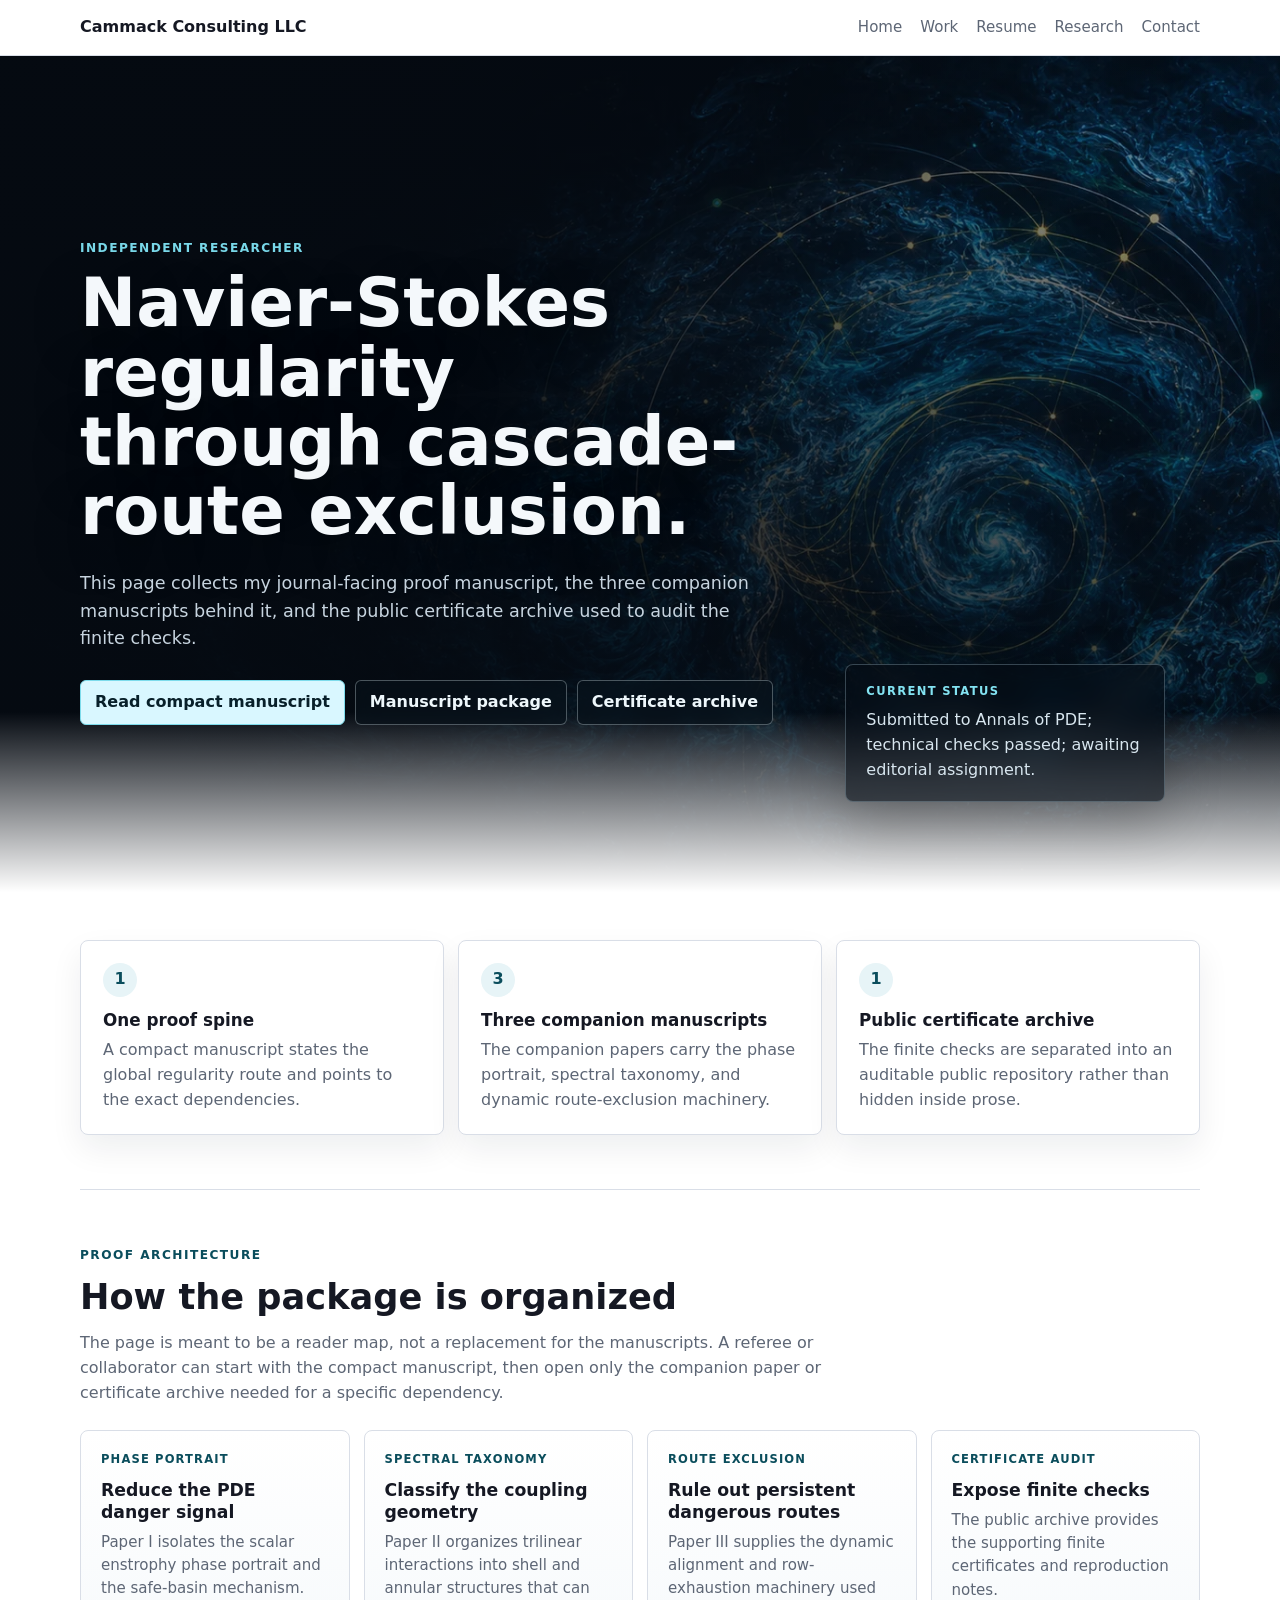
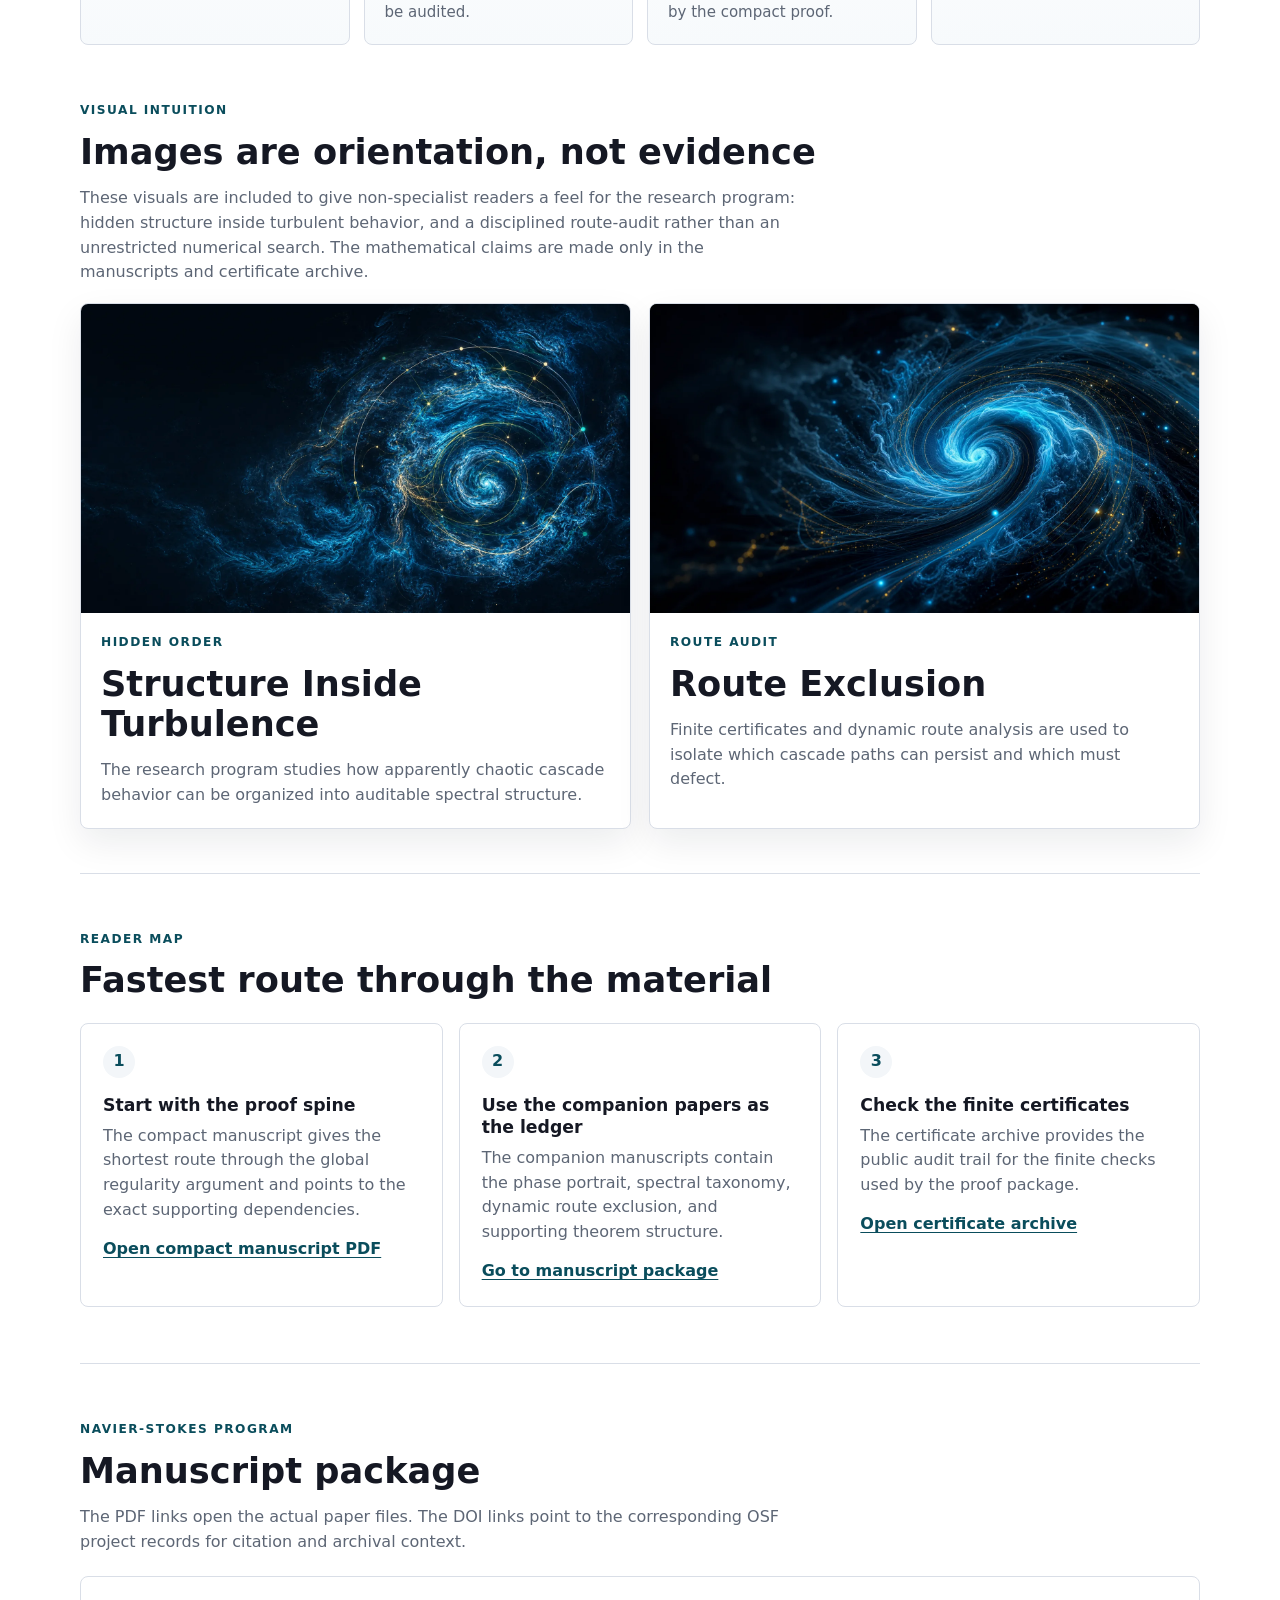
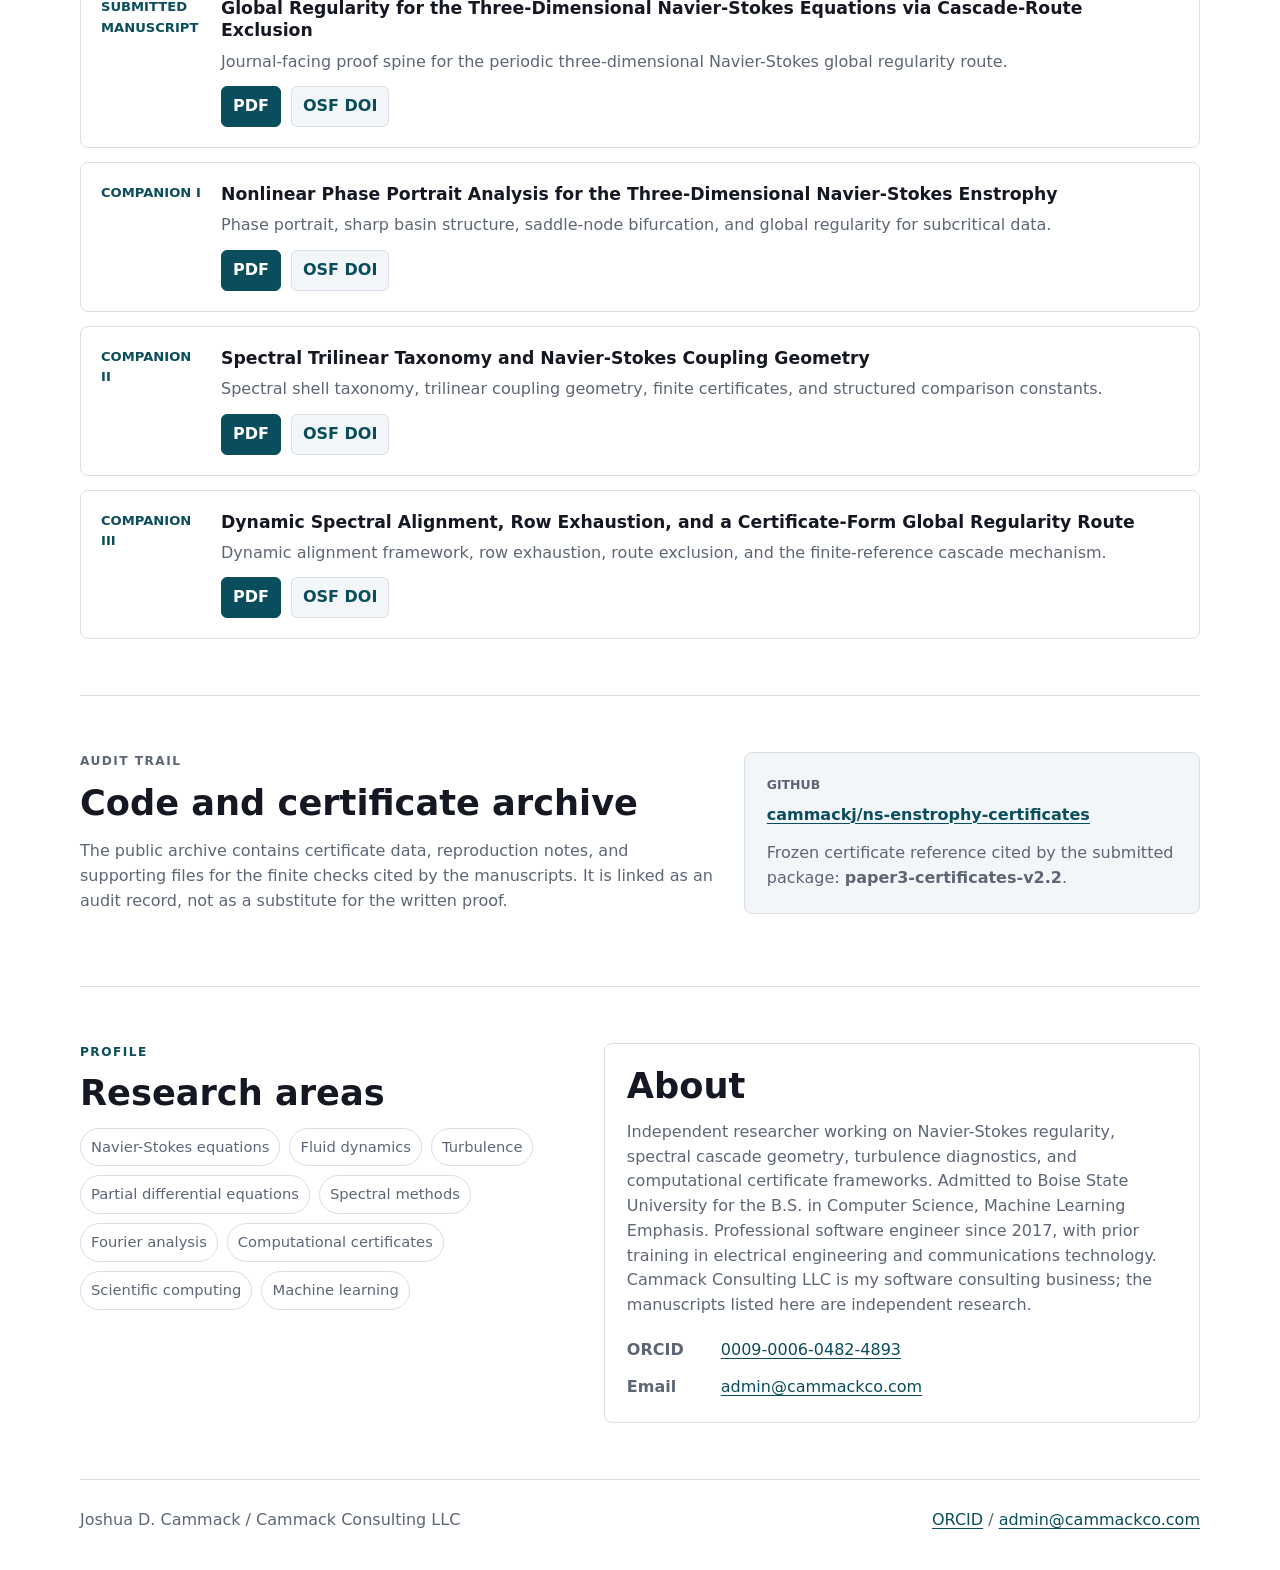
==== commit 807ea5a3: "Polish consulting site navigation and portfolio" ====
--- a/research/index.html
+++ b/research/index.html
@@ -8,11 +8,17 @@
   <meta name="author" content="Joshua D. Cammack">
   <meta name="robots" content="index,follow">
   <link rel="stylesheet" href="../styles.css">
+  <link rel="icon" type="image/png" href="/assets/favicon.png">
   <link rel="canonical" href="https://cammackco.com/research/">
   <meta property="og:title" content="Joshua D. Cammack - Research">
   <meta property="og:description" content="Navier-Stokes regularity, spectral cascade geometry, turbulence diagnostics, and computational certificate frameworks.">
   <meta property="og:type" content="profile">
+  <meta property="og:url" content="https://cammackco.com/research/">
   <meta property="og:image" content="https://cammackco.com/assets/spectral-fluid-field-hero.webp">
+  <meta name="twitter:card" content="summary_large_image">
+  <meta name="twitter:title" content="Joshua D. Cammack - Research">
+  <meta name="twitter:description" content="Navier-Stokes regularity, spectral cascade geometry, turbulence diagnostics, and computational certificate frameworks.">
+  <meta name="twitter:image" content="https://cammackco.com/assets/spectral-fluid-field-hero.webp">
   <script type="application/ld+json">
   {
     "@context": "https://schema.org",
@@ -45,12 +51,13 @@
 <body class="research-page">
   <header class="site-header">
     <nav class="nav" aria-label="Primary">
-      <a class="brand" href="#top">Joshua D. Cammack</a>
+      <a class="brand" href="/">Cammack Consulting LLC</a>
       <div class="nav-links">
-        <a href="../">Consulting</a>
-        <a href="#package">Package</a>
-        <a href="#certificates">Certificates</a>
-        <a href="#profile">Profile</a>
+        <a href="/">Home</a>
+        <a href="/#work">Work</a>
+        <a href="/resume/">Resume</a>
+        <a href="/research/" aria-current="page">Research</a>
+        <a href="/#contact">Contact</a>
       </div>
     </nav>
   </header>
--- a/styles.css
+++ b/styles.css
@@ -8,6 +8,9 @@
   --accent: #0e6f83;
   --accent-dark: #0a4d5c;
   --gold: #bd8b2c;
+  --blue: #214c74;
+  --sage: #4d7358;
+  --rust: #9a5b37;
 }
 
 * {
@@ -25,6 +28,12 @@
   font-family: Inter, ui-sans-serif, system-ui, -apple-system, BlinkMacSystemFont, "Segoe UI", sans-serif;
   line-height: 1.55;
   overflow-x: hidden;
+}
+
+body.business-page {
+  background:
+    linear-gradient(180deg, #eef8fb 0, #ffffff 420px),
+    var(--paper);
 }
 
 a {
@@ -66,13 +75,14 @@
 .nav-links {
   display: flex;
   gap: 18px;
-  flex-wrap: wrap;
+  flex-wrap: nowrap;
   font-size: 0.94rem;
 }
 
 .nav-links a {
   color: var(--muted);
   text-decoration: none;
+  white-space: nowrap;
 }
 
 .nav-links a:hover {
@@ -186,7 +196,94 @@
 }
 
 .business-hero {
-  min-height: 70vh;
+  min-height: auto;
+}
+
+.business-page .hero {
+  position: relative;
+  grid-template-columns: minmax(0, 1fr) minmax(300px, 0.74fr);
+  align-items: center;
+  gap: clamp(36px, 6vw, 64px);
+  padding-top: clamp(52px, 7vh, 78px);
+  padding-bottom: clamp(48px, 7vh, 72px);
+  isolation: isolate;
+}
+
+.business-page .hero::before {
+  content: "";
+  position: absolute;
+  inset: 20px -34px 18px;
+  z-index: -1;
+  border: 1px solid rgba(14, 111, 131, 0.12);
+  border-radius: 8px;
+  background:
+    linear-gradient(115deg, rgba(255, 255, 255, 0.95) 0%, rgba(238, 248, 251, 0.74) 58%, rgba(246, 239, 225, 0.44) 100%),
+    linear-gradient(rgba(14, 111, 131, 0.05) 1px, transparent 1px),
+    linear-gradient(90deg, rgba(14, 111, 131, 0.05) 1px, transparent 1px);
+  background-size: auto, 36px 36px, 36px 36px;
+}
+
+.business-page h1 {
+  max-width: 760px;
+  font-size: clamp(2.2rem, 5vw, 4rem);
+  line-height: 1.04;
+}
+
+.business-page .lead {
+  max-width: 720px;
+}
+
+.business-stats {
+  gap: 16px;
+}
+
+.system-flow {
+  display: grid;
+  grid-template-columns: 0.95fr 0.8fr 1.28fr 0.9fr;
+  gap: 6px;
+  margin-bottom: 22px;
+  padding: 9px;
+  border-radius: 8px;
+  background:
+    linear-gradient(135deg, #092832 0%, #12394a 60%, #4f3b1e 100%);
+  box-shadow: inset 0 0 0 1px rgba(255, 255, 255, 0.12);
+}
+
+.system-flow span {
+  display: flex;
+  align-items: center;
+  justify-content: center;
+  min-height: 40px;
+  padding: 0 8px;
+  border: 1px solid rgba(205, 240, 248, 0.2);
+  border-radius: 6px;
+  background: rgba(255, 255, 255, 0.08);
+  color: #edfaff;
+  font-size: 0.72rem;
+  font-weight: 850;
+  letter-spacing: 0.07em;
+  text-transform: uppercase;
+}
+
+.business-stats div {
+  display: block;
+  padding-top: 14px;
+  border-top: 1px solid var(--line);
+}
+
+.business-stats div:first-child {
+  padding-top: 0;
+  border-top: 0;
+}
+
+.business-stats dt {
+  color: var(--ink);
+  font-size: 1rem;
+}
+
+.business-stats dd {
+  margin-top: 4px;
+  color: var(--muted);
 }
 
 .eyebrow {
@@ -298,7 +395,9 @@
   border: 1px solid var(--line);
   border-radius: 8px;
   padding: 26px;
-  background: var(--soft);
+  background: rgba(255, 255, 255, 0.86);
+  box-shadow: 0 18px 48px rgba(15, 23, 42, 0.11);
+  backdrop-filter: blur(10px);
 }
 
 .business-panel ul,
@@ -362,6 +461,41 @@
   font-weight: 800;
 }
 
+.business-proof-points {
+  display: grid;
+  grid-template-columns: repeat(3, minmax(0, 1fr));
+  gap: 14px;
+  margin: -12px 0 52px;
+}
+
+.business-proof-points article {
+  min-width: 0;
+  padding: 22px;
+  border: 1px solid var(--line);
+  border-radius: 8px;
+  background: var(--soft);
+}
+
+.business-proof-points span {
+  display: block;
+  margin-bottom: 12px;
+  color: var(--accent-dark);
+  font-size: 0.72rem;
+  font-weight: 850;
+  letter-spacing: 0.12em;
+  text-transform: uppercase;
+}
+
+.business-proof-points h2 {
+  margin-bottom: 8px;
+  font-size: 1.08rem;
+}
+
+.business-proof-points p {
+  margin: 0;
+  color: var(--muted);
+}
+
 .at-a-glance {
   display: grid;
   grid-template-columns: repeat(3, minmax(0, 1fr));
@@ -572,16 +706,194 @@
   gap: 16px;
 }
 
+.expanded-services {
+  grid-template-columns: repeat(4, minmax(0, 1fr));
+}
+
 .service-card {
+  position: relative;
+  overflow: hidden;
   border: 1px solid var(--line);
   border-radius: 8px;
   padding: 20px;
-  background: var(--paper);
+  background: linear-gradient(180deg, #ffffff 0%, #f8fbfd 100%);
+  box-shadow: 0 14px 30px rgba(15, 23, 42, 0.06);
+}
+
+.service-card::before {
+  content: "";
+  position: absolute;
+  inset: 0 0 auto;
+  height: 4px;
+  background: var(--accent);
+}
+
+.service-card:nth-child(2)::before {
+  background: var(--blue);
+}
+
+.service-card:nth-child(3)::before {
+  background: var(--gold);
+}
+
+.service-card:nth-child(4)::before {
+  background: var(--sage);
 }
 
 .service-card p {
   margin: 0;
   color: var(--muted);
+}
+
+.process-section {
+  padding-top: 44px;
+}
+
+.process-list {
+  display: grid;
+  grid-template-columns: repeat(3, minmax(0, 1fr));
+  gap: 14px;
+}
+
+.process-list article {
+  min-width: 0;
+  padding: 20px;
+  border-left: 4px solid var(--accent-dark);
+  border-radius: 0 8px 8px 0;
+  background: linear-gradient(180deg, #f7fbfc 0%, #eef5f7 100%);
+}
+
+.process-list article:nth-child(2) {
+  border-left-color: var(--blue);
+}
+
+.process-list article:nth-child(3) {
+  border-left-color: var(--gold);
+}
+
+.process-list span {
+  display: block;
+  margin-bottom: 8px;
+  color: var(--ink);
+  font-weight: 850;
+}
+
+.process-list p {
+  margin: 0;
+  color: var(--muted);
+}
+
+.portfolio-section {
+  padding-top: 44px;
+}
+
+.featured-project {
+  display: grid;
+  grid-template-columns: minmax(0, 1.35fr) minmax(260px, 0.65fr);
+  gap: 18px;
+  align-items: stretch;
+  border: 1px solid var(--line);
+  border-radius: 8px;
+  overflow: hidden;
+  background:
+    linear-gradient(135deg, rgba(14, 111, 131, 0.08), rgba(189, 139, 44, 0.08)),
+    var(--paper);
+  box-shadow: 0 18px 42px rgba(15, 23, 42, 0.08);
+}
+
+.featured-project-main {
+  padding: 26px;
+}
+
+.project-kicker {
+  margin: 0 0 8px;
+  color: var(--accent-dark);
+  font-size: 0.76rem;
+  font-weight: 850;
+  letter-spacing: 0.12em;
+  text-transform: uppercase;
+}
+
+.featured-project h3 {
+  margin: 0 0 12px;
+  font-size: clamp(1.35rem, 2.2vw, 1.8rem);
+}
+
+.featured-project-main p:not(.project-kicker) {
+  max-width: 720px;
+  margin: 0;
+  color: var(--muted);
+}
+
+.project-actions {
+  display: flex;
+  flex-wrap: wrap;
+  gap: 10px;
+  margin-top: 22px;
+}
+
+.project-proof {
+  display: flex;
+  flex-direction: column;
+  justify-content: center;
+  gap: 16px;
+  padding: 26px;
+  border-left: 1px solid var(--line);
+  background: rgba(255, 255, 255, 0.64);
+}
+
+.project-proof span {
+  color: var(--accent-dark);
+  font-size: 0.76rem;
+  font-weight: 850;
+  letter-spacing: 0.12em;
+  text-transform: uppercase;
+}
+
+.project-proof ul {
+  display: grid;
+  gap: 10px;
+  margin: 0;
+  padding-left: 20px;
+  color: var(--muted);
+}
+
+.fit-section {
+  padding-top: 44px;
+}
+
+.fit-grid {
+  display: grid;
+  grid-template-columns: repeat(2, minmax(0, 1fr));
+  gap: 16px;
+}
+
+.fit-grid > div {
+  min-width: 0;
+  padding: 24px;
+  border: 1px solid var(--line);
+  border-radius: 8px;
+  background: linear-gradient(180deg, #ffffff 0%, #f8fbfd 100%);
+}
+
+.fit-grid ul {
+  display: grid;
+  gap: 10px;
+  margin: 0;
+  padding-left: 20px;
+  color: var(--muted);
+}
+
+.error-page {
+  min-height: 62vh;
+  display: flex;
+  flex-direction: column;
+  justify-content: center;
+  padding: 70px 0;
+}
+
+.error-page h1 {
+  max-width: 720px;
 }
 
 .paper {
@@ -668,6 +980,111 @@
 
 .link-card p {
   margin: 14px 0 0;
+  color: var(--muted);
+}
+
+.resume-main {
+  max-width: 980px;
+}
+
+.resume-hero {
+  padding: 76px 0 44px;
+  border-bottom: 1px solid var(--line);
+}
+
+.resume-hero h1 {
+  margin: 0;
+  font-size: clamp(2.35rem, 5vw, 4rem);
+}
+
+.resume-contact {
+  display: flex;
+  flex-wrap: wrap;
+  gap: 12px;
+  margin-top: 24px;
+}
+
+.resume-contact a {
+  display: inline-flex;
+  align-items: center;
+  min-height: 36px;
+  padding: 7px 11px;
+  border: 1px solid var(--line);
+  border-radius: 6px;
+  background: var(--soft);
+  font-weight: 800;
+  text-decoration: none;
+}
+
+.resume-section {
+  padding: 42px 0;
+  border-bottom: 1px solid var(--line);
+}
+
+.resume-section > p {
+  max-width: 820px;
+  margin: 0;
+  color: var(--muted);
+  font-size: 1.04rem;
+}
+
+.skill-grid {
+  display: grid;
+  grid-template-columns: repeat(2, minmax(0, 1fr));
+  gap: 14px;
+}
+
+.skill-grid article {
+  min-width: 0;
+  padding: 18px;
+  border: 1px solid var(--line);
+  border-radius: 8px;
+  background: var(--soft);
+}
+
+.skill-grid p {
+  margin: 0;
+  color: var(--muted);
+}
+
+.timeline {
+  display: grid;
+  gap: 22px;
+}
+
+.timeline article {
+  display: grid;
+  grid-template-columns: 1fr;
+  gap: 16px;
+  padding: 22px;
+  border: 1px solid var(--line);
+  border-radius: 8px;
+  background: var(--paper);
+}
+
+.timeline span {
+  display: block;
+  color: var(--muted);
+  font-size: 0.94rem;
+}
+
+.timeline ul,
+.plain-list {
+  display: grid;
+  gap: 9px;
+  margin: 0;
+  padding-left: 20px;
+  color: var(--muted);
+}
+
+.resume-two-column {
+  display: grid;
+  grid-template-columns: repeat(2, minmax(0, 1fr));
+  gap: 32px;
+}
+
+.resume-two-column p {
+  margin: 0 0 16px;
   color: var(--muted);
 }
 
@@ -756,21 +1173,43 @@
   main,
   .nav,
   .site-footer {
-    width: calc(100vw - 32px);
-    max-width: calc(100vw - 32px);
+    width: calc(100% - 32px);
+    max-width: calc(100% - 32px);
   }
 
   .nav {
-    align-items: flex-start;
-    flex-direction: column;
+    align-items: center;
+    flex-direction: row;
+    gap: 14px;
+  }
+
+  .brand {
+    flex: 0 0 auto;
+  }
+
+  .nav-links {
+    flex: 1 1 auto;
+    justify-content: flex-end;
+    gap: 14px;
+    overflow-x: auto;
+    scrollbar-width: none;
+  }
+
+  .nav-links::-webkit-scrollbar {
+    display: none;
   }
 
   .hero,
   .split,
   .profile-grid,
+  .resume-two-column,
   .service-grid,
   .visual-section,
   .map-grid,
+  .business-proof-points,
+  .process-list,
+  .featured-project,
+  .fit-grid,
   .at-a-glance,
   .architecture-grid {
     grid-template-columns: 1fr;
@@ -778,8 +1217,41 @@
 
   .hero {
     min-height: auto;
-    padding-top: 34px;
+    padding: 42px 0 38px;
     gap: 28px;
+  }
+
+  .business-page .hero {
+    grid-template-columns: 1fr;
+    align-items: start;
+    padding: 44px 0 42px;
+    gap: 26px;
+    overflow: hidden;
+  }
+
+  .business-page .hero::before {
+    inset: 18px -16px 18px;
+  }
+
+  .business-page .hero-text,
+  .business-page .eyebrow,
+  .business-page h1,
+  .business-page .lead,
+  .business-page .cta-row {
+    width: 100%;
+    min-width: 0;
+    max-width: 100%;
+  }
+
+  .business-page .eyebrow {
+    line-height: 1.5;
+    overflow-wrap: anywhere;
+  }
+
+  .business-page h1 {
+    font-size: clamp(2.05rem, 9vw, 2.7rem);
+    line-height: 1.08;
+    text-wrap: balance;
   }
 
   .research-hero {
@@ -795,14 +1267,14 @@
 
   .research-hero-callout {
     align-self: start;
-    width: min(320px, calc(100vw - 40px));
-    max-width: min(320px, calc(100vw - 40px));
+    width: 100%;
+    max-width: 440px;
     margin: 0;
   }
 
   .research-hero-text {
-    width: min(320px, calc(100vw - 40px));
-    max-width: min(320px, calc(100vw - 40px));
+    width: 100%;
+    max-width: 680px;
     min-width: 0;
   }
 
@@ -814,8 +1286,8 @@
   .research-page .program-panel,
   .research-page .research-map,
   .research-page .section {
-    width: calc(100vw - 32px);
-    max-width: calc(100vw - 32px);
+    width: calc(100% - 32px);
+    max-width: calc(100% - 32px);
   }
 
   .hero-text,
@@ -823,38 +1295,39 @@
   .business-panel,
   .research-panel,
   .visual-card,
+  .featured-project,
   .paper,
-  .service-card,
+    .service-card,
   .bio-card,
   .link-card,
   .status-band {
     min-width: 0;
-    max-width: calc(100vw - 32px);
+    max-width: 100%;
   }
 
   h1 {
-    font-size: 2.15rem;
+    font-size: clamp(2.15rem, 8vw, 3.2rem);
     line-height: 1.08;
-    width: calc(100vw - 32px);
-    max-width: calc(100vw - 32px);
+    width: 100%;
+    max-width: 100%;
   }
 
   .research-hero h1,
   .research-hero .lead,
   .research-hero .cta-row,
   .research-hero-text {
-    max-width: min(320px, calc(100vw - 40px));
+    max-width: 680px;
   }
 
   .research-hero h1 {
-    width: min(320px, calc(100vw - 40px));
+    width: 100%;
     font-size: clamp(1.78rem, 7.3vw, 2.45rem);
     text-wrap: auto;
   }
 
   .research-hero .lead,
   .research-hero .cta-row {
-    width: min(320px, calc(100vw - 40px));
+    width: 100%;
   }
 
   .mobile-break {
@@ -864,17 +1337,22 @@
   .lead,
   h2,
   .status-band p,
+  .resume-section p,
+  .business-proof-points p,
+  .process-list p,
+  .featured-project-main p,
+  .fit-grid li,
   .at-a-glance p,
   .architecture-section p,
   .architecture-grid p,
   .business-panel li,
   .research-panel li,
-  .visual-card p,
-  .paper p,
-  .service-card p,
-  .bio-card p {
+    .visual-card p,
+    .paper p,
+    .service-card p,
+    .bio-card p {
     width: 100%;
-    max-width: calc(100vw - 64px);
+    max-width: 100%;
   }
 
   .paper {
@@ -887,6 +1365,16 @@
     flex-direction: column;
   }
 
+  .featured-project-main,
+  .project-proof {
+    padding: 22px;
+  }
+
+  .project-proof {
+    border-top: 1px solid var(--line);
+    border-left: 0;
+  }
+
   .button {
     min-width: 0;
   }
@@ -897,40 +1385,57 @@
 }
 
 @media (max-width: 600px) {
+  .nav {
+    align-items: flex-start;
+    flex-direction: column;
+    gap: 8px;
+    padding: 12px 0;
+  }
+
+  .nav-links {
+    justify-content: flex-start;
+    width: 100%;
+    padding-bottom: 2px;
+  }
+
   h1 {
-    width: 320px;
-    max-width: calc(100vw - 48px);
-    font-size: 1.72rem;
+    width: 100%;
+    max-width: 100%;
+    font-size: clamp(2.05rem, 10.5vw, 2.75rem);
   }
 
   .lead {
-    width: 320px;
-    max-width: calc(100vw - 48px);
+    width: 100%;
+    max-width: 100%;
     font-size: 1rem;
   }
 
   h2 {
-    width: 320px;
-    max-width: calc(100vw - 48px);
+    width: 100%;
+    max-width: 100%;
     font-size: 1.36rem;
   }
 
   .status-band p,
+  .resume-section p,
+  .business-proof-points p,
+  .process-list p,
+  .fit-grid li,
   .at-a-glance p,
   .architecture-section p,
   .architecture-grid p,
   .business-panel li,
-  .paper p,
-  .service-card p,
-  .bio-card p {
-    max-width: calc(100vw - 72px);
+    .paper p,
+    .service-card p,
+    .bio-card p {
+    max-width: 100%;
   }
 
   .cta-row {
     display: grid;
     grid-template-columns: 1fr;
-    width: 320px;
-    max-width: calc(100vw - 48px);
+    width: 100%;
+    max-width: 100%;
   }
 
   .button {
@@ -943,16 +1448,28 @@
   .service-card,
   .link-card,
   .status-band,
-  .at-a-glance article,
-  .architecture-grid article,
-  .hero-figure,
-  .visual-card {
-    width: 320px;
-    max-width: calc(100vw - 48px);
+  .business-proof-points article,
+  .process-list article,
+    .fit-grid > div,
+    .at-a-glance article,
+    .architecture-grid article,
+    .hero-figure,
+    .visual-card {
+    width: 100%;
+    max-width: 100%;
+  }
+
+  .timeline article,
+  .skill-grid {
+    grid-template-columns: 1fr;
   }
 
   .business-panel {
     padding: 20px;
+  }
+
+  .system-flow {
+    grid-template-columns: repeat(2, minmax(0, 1fr));
   }
 
   .business-panel ul,
@@ -963,6 +1480,6 @@
 
   .business-panel li,
   .research-panel li {
-    max-width: 250px;
-  }
-}
+    max-width: 100%;
+  }
+}
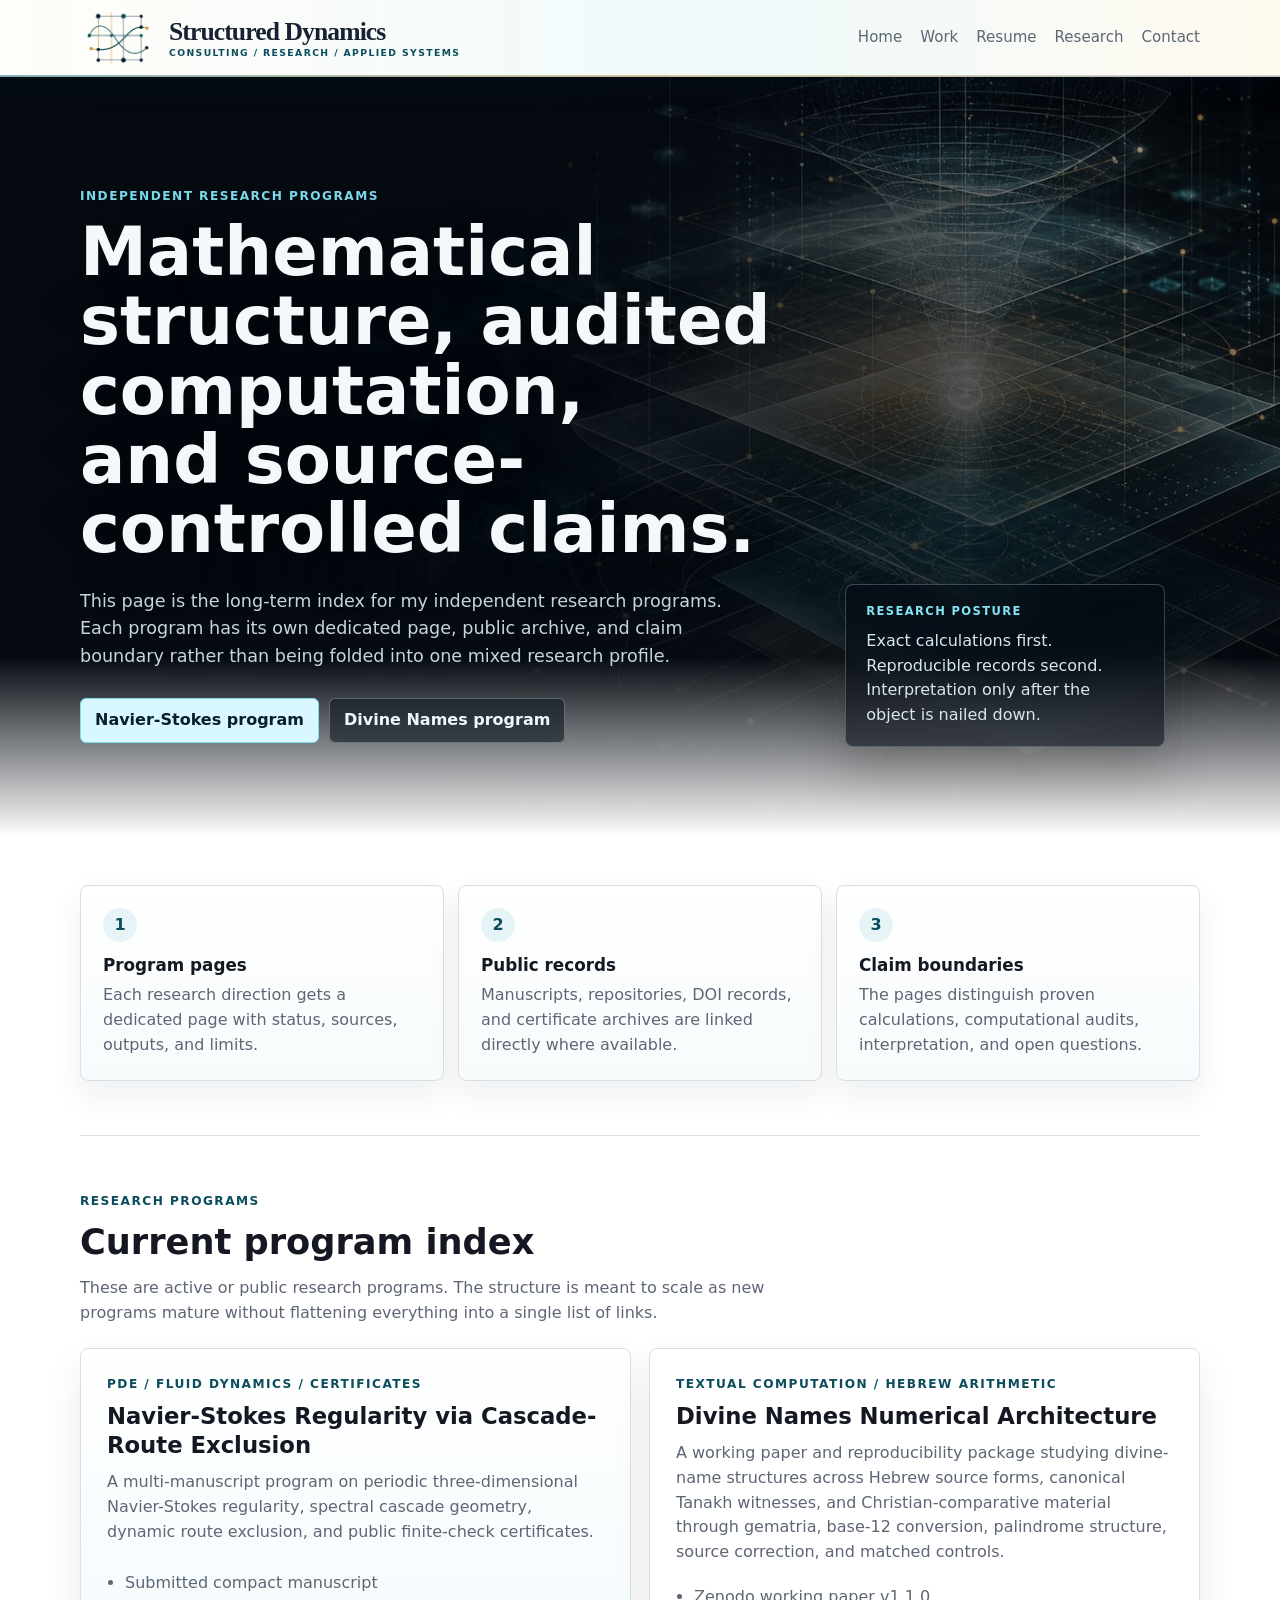
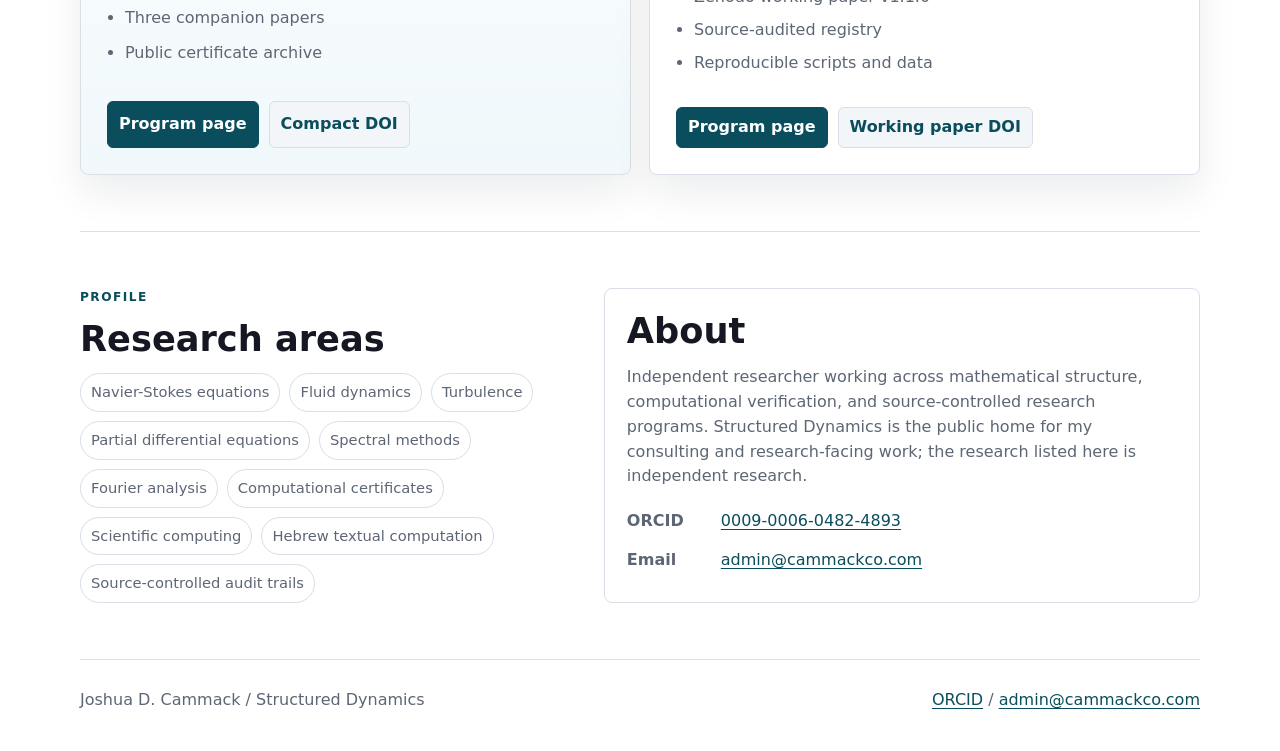
==== commit d42836ef: "Update Structured Dynamics site branding and research pages" ====
--- a/research/index.html
+++ b/research/index.html
@@ -3,22 +3,22 @@
 <head>
   <meta charset="utf-8">
   <meta name="viewport" content="width=device-width, initial-scale=1">
-  <title>Joshua D. Cammack - Research</title>
-  <meta name="description" content="Research profile for Joshua D. Cammack: Navier-Stokes regularity, spectral cascade geometry, turbulence diagnostics, and computational certificate frameworks.">
+  <title>Structured Dynamics Research - Joshua D. Cammack</title>
+  <meta name="description" content="Independent research programs by Joshua D. Cammack, including Navier-Stokes regularity, spectral cascade geometry, and source-audited numerical textual architecture.">
   <meta name="author" content="Joshua D. Cammack">
   <meta name="robots" content="index,follow">
-  <link rel="stylesheet" href="../styles.css">
+  <link rel="stylesheet" href="../styles.css?v=20260720d">
   <link rel="icon" type="image/png" href="/assets/favicon.png">
   <link rel="canonical" href="https://cammackco.com/research/">
-  <meta property="og:title" content="Joshua D. Cammack - Research">
-  <meta property="og:description" content="Navier-Stokes regularity, spectral cascade geometry, turbulence diagnostics, and computational certificate frameworks.">
-  <meta property="og:type" content="profile">
+  <meta property="og:title" content="Structured Dynamics Research - Joshua D. Cammack">
+  <meta property="og:description" content="Independent research programs in Navier-Stokes regularity, spectral cascade geometry, computational certificates, and numerical textual architecture.">
+  <meta property="og:type" content="website">
   <meta property="og:url" content="https://cammackco.com/research/">
-  <meta property="og:image" content="https://cammackco.com/assets/spectral-fluid-field-hero.webp">
+  <meta property="og:image" content="https://cammackco.com/assets/research-architecture-hero.webp">
   <meta name="twitter:card" content="summary_large_image">
-  <meta name="twitter:title" content="Joshua D. Cammack - Research">
-  <meta name="twitter:description" content="Navier-Stokes regularity, spectral cascade geometry, turbulence diagnostics, and computational certificate frameworks.">
-  <meta name="twitter:image" content="https://cammackco.com/assets/spectral-fluid-field-hero.webp">
+  <meta name="twitter:title" content="Structured Dynamics Research - Joshua D. Cammack">
+  <meta name="twitter:description" content="Independent research programs by Joshua D. Cammack.">
+  <meta name="twitter:image" content="https://cammackco.com/assets/research-architecture-hero.webp">
   <script type="application/ld+json">
   {
     "@context": "https://schema.org",
@@ -34,7 +34,8 @@
       "https://osf.io/8zad6/",
       "https://osf.io/wtuhj/",
       "https://osf.io/k5hgn/",
-      "https://osf.io/m3gkf/"
+      "https://osf.io/m3gkf/",
+      "https://doi.org/10.5281/zenodo.21459465"
     ],
     "knowsAbout": [
       "Navier-Stokes equations",
@@ -43,15 +44,22 @@
       "spectral methods",
       "turbulence",
       "computational mathematics",
-      "scientific machine learning"
+      "Hebrew gematria",
+      "textual source audit"
     ]
   }
   </script>
 </head>
-<body class="research-page">
+<body class="research-page research-hub-page">
   <header class="site-header">
     <nav class="nav" aria-label="Primary">
-      <a class="brand" href="/">Cammack Consulting LLC</a>
+      <a class="brand" href="/" aria-label="Structured Dynamics home">
+        <img class="brand-mark" src="/assets/structured-dynamics-mark-transparent.png" alt="">
+        <span class="brand-copy">
+          <span class="brand-text">Structured Dynamics</span>
+          <span class="brand-subtitle">Consulting / Research / Applied Systems</span>
+        </span>
+      </a>
       <div class="nav-links">
         <a href="/">Home</a>
         <a href="/#work">Work</a>
@@ -63,241 +71,99 @@
   </header>
 
   <main id="top">
-    <section class="hero research-hero">
+    <section class="hero research-hero research-hub-hero">
       <div class="hero-text research-hero-text">
-        <p class="eyebrow">Independent researcher</p>
-        <h1>Navier-Stokes regularity through cascade-route exclusion.</h1>
+        <p class="eyebrow">Independent research programs</p>
+        <h1>Mathematical structure, audited computation, and source-controlled claims.</h1>
         <p class="lead">
-          This page collects my journal-facing proof manuscript, the three
-          companion manuscripts behind it, and the public certificate archive
-          used to audit the finite checks.
+          This page is the long-term index for my independent research programs.
+          Each program has its own dedicated page, public archive, and claim
+          boundary rather than being folded into one mixed research profile.
         </p>
-        <div class="cta-row" aria-label="Research links">
-          <a class="button primary" href="https://osf.io/download/wjgud/">Read compact manuscript</a>
-          <a class="button" href="#package">Manuscript package</a>
-          <a class="button" href="https://github.com/cammackj/ns-enstrophy-certificates">Certificate archive</a>
+        <div class="cta-row" aria-label="Research program links">
+          <a class="button primary" href="/research/navier-stokes/">Navier-Stokes program</a>
+          <a class="button" href="/research/divine-names-numerical-architecture/">Divine Names program</a>
         </div>
       </div>
-      <div class="research-hero-callout" aria-label="Current submission status">
-        <span>Current status</span>
-        <p>Submitted to Annals of PDE; technical checks passed; awaiting editorial assignment.</p>
-      </div>
-    </section>
-
-    <section class="at-a-glance" aria-label="Research package at a glance">
+      <div class="research-hero-callout" aria-label="Research posture">
+        <span>Research posture</span>
+        <p>Exact calculations first. Reproducible records second. Interpretation only after the object is nailed down.</p>
+      </div>
+    </section>
+
+    <section class="at-a-glance research-hub-glance" aria-label="Research program principles">
       <article>
         <span>1</span>
-        <h2>One proof spine</h2>
-        <p>A compact manuscript states the global regularity route and points to the exact dependencies.</p>
+        <h2>Program pages</h2>
+        <p>Each research direction gets a dedicated page with status, sources, outputs, and limits.</p>
+      </article>
+      <article>
+        <span>2</span>
+        <h2>Public records</h2>
+        <p>Manuscripts, repositories, DOI records, and certificate archives are linked directly where available.</p>
       </article>
       <article>
         <span>3</span>
-        <h2>Three companion manuscripts</h2>
-        <p>The companion papers carry the phase portrait, spectral taxonomy, and dynamic route-exclusion machinery.</p>
+        <h2>Claim boundaries</h2>
+        <p>The pages distinguish proven calculations, computational audits, interpretation, and open questions.</p>
       </article>
-      <article>
-        <span>1</span>
-        <h2>Public certificate archive</h2>
-        <p>The finite checks are separated into an auditable public repository rather than hidden inside prose.</p>
-      </article>
-    </section>
-
-    <section id="architecture" class="section architecture-section">
+    </section>
+
+    <section id="programs" class="section program-index-section">
       <div class="section-heading">
-        <p class="eyebrow">Proof architecture</p>
-        <h2>How the package is organized</h2>
-      </div>
-      <p>
-        The page is meant to be a reader map, not a replacement for the
-        manuscripts. A referee or collaborator can start with the compact
-        manuscript, then open only the companion paper or certificate archive
-        needed for a specific dependency.
-      </p>
-      <div class="architecture-grid">
-        <article>
-          <span>Phase portrait</span>
-          <h3>Reduce the PDE danger signal</h3>
-          <p>Paper I isolates the scalar enstrophy phase portrait and the safe-basin mechanism.</p>
+        <p class="eyebrow">Research programs</p>
+        <h2>Current program index</h2>
+        <p>
+          These are active or public research programs. The structure is meant
+          to scale as new programs mature without flattening everything into a
+          single list of links.
+        </p>
+      </div>
+
+      <div class="program-grid">
+        <article class="program-card program-card-primary">
+          <div>
+            <p class="project-kicker">PDE / fluid dynamics / certificates</p>
+            <h3>Navier-Stokes Regularity via Cascade-Route Exclusion</h3>
+            <p>
+              A multi-manuscript program on periodic three-dimensional
+              Navier-Stokes regularity, spectral cascade geometry, dynamic
+              route exclusion, and public finite-check certificates.
+            </p>
+          </div>
+          <ul class="program-facts" aria-label="Navier-Stokes program facts">
+            <li>Submitted compact manuscript</li>
+            <li>Three companion papers</li>
+            <li>Public certificate archive</li>
+          </ul>
+          <div class="paper-actions">
+            <a href="/research/navier-stokes/">Program page</a>
+            <a href="https://doi.org/10.17605/OSF.IO/M3GKF">Compact DOI</a>
+          </div>
         </article>
-        <article>
-          <span>Spectral taxonomy</span>
-          <h3>Classify the coupling geometry</h3>
-          <p>Paper II organizes trilinear interactions into shell and annular structures that can be audited.</p>
+
+        <article class="program-card">
+          <div>
+            <p class="project-kicker">Textual computation / Hebrew arithmetic</p>
+            <h3>Divine Names Numerical Architecture</h3>
+            <p>
+              A working paper and reproducibility package studying divine-name
+              structures across Hebrew source forms, canonical Tanakh witnesses,
+              and Christian-comparative material through gematria, base-12
+              conversion, palindrome structure, source correction, and matched
+              controls.
+            </p>
+          </div>
+          <ul class="program-facts" aria-label="Divine Names numerical architecture program facts">
+            <li>Zenodo working paper v1.1.0</li>
+            <li>Source-audited registry</li>
+            <li>Reproducible scripts and data</li>
+          </ul>
+          <div class="paper-actions">
+            <a href="/research/divine-names-numerical-architecture/">Program page</a>
+            <a href="https://doi.org/10.5281/zenodo.21459465">Working paper DOI</a>
+          </div>
         </article>
-        <article>
-          <span>Route exclusion</span>
-          <h3>Rule out persistent dangerous routes</h3>
-          <p>Paper III supplies the dynamic alignment and row-exhaustion machinery used by the compact proof.</p>
-        </article>
-        <article>
-          <span>Certificate audit</span>
-          <h3>Expose finite checks</h3>
-          <p>The public archive provides the supporting finite certificates and reproduction notes.</p>
-        </article>
-      </div>
-    </section>
-
-    <section class="visual-intro" aria-labelledby="research-themes-title">
-      <p class="eyebrow">Visual intuition</p>
-      <h2 id="research-themes-title">Images are orientation, not evidence</h2>
-      <p>
-        These visuals are included to give non-specialist readers a feel for the
-        research program: hidden structure inside turbulent behavior, and a
-        disciplined route-audit rather than an unrestricted numerical search.
-        The mathematical claims are made only in the manuscripts and certificate
-        archive.
-      </p>
-    </section>
-
-    <section class="visual-section" aria-label="Visual intuition cards">
-      <article class="visual-card feature-visual">
-        <img src="../assets/structure-inside-turbulence-hero.webp" alt="Turbulent blue fluid field with faint ordered spectral geometry emerging inside it.">
-        <div>
-          <p class="eyebrow">Hidden order</p>
-          <h2>Structure Inside Turbulence</h2>
-          <p>
-            The research program studies how apparently chaotic cascade behavior
-            can be organized into auditable spectral structure.
-          </p>
-        </div>
-      </article>
-      <article class="visual-card feature-visual">
-        <img src="../assets/controlled-vortex-hero.webp" alt="Controlled turbulent vortex with ordered bands and mathematical tracer lines.">
-        <div>
-          <p class="eyebrow">Route audit</p>
-          <h2>Route Exclusion</h2>
-          <p>
-            Finite certificates and dynamic route analysis are used to isolate
-            which cascade paths can persist and which must defect.
-          </p>
-        </div>
-      </article>
-    </section>
-
-    <section id="research-map" class="section research-map">
-      <div class="section-heading">
-        <p class="eyebrow">Reader map</p>
-        <h2>Fastest route through the material</h2>
-      </div>
-      <div class="map-grid">
-        <article class="map-card">
-          <span>1</span>
-          <h3>Start with the proof spine</h3>
-          <p>
-            The compact manuscript gives the shortest route through the global
-            regularity argument and points to the exact supporting dependencies.
-          </p>
-          <a href="https://osf.io/download/wjgud/">Open compact manuscript PDF</a>
-        </article>
-        <article class="map-card">
-          <span>2</span>
-          <h3>Use the companion papers as the ledger</h3>
-          <p>
-            The companion manuscripts contain the phase portrait, spectral
-            taxonomy, dynamic route exclusion, and supporting theorem structure.
-          </p>
-          <a href="#package">Go to manuscript package</a>
-        </article>
-        <article class="map-card">
-          <span>3</span>
-          <h3>Check the finite certificates</h3>
-          <p>
-            The certificate archive provides the public audit trail for the
-            finite checks used by the proof package.
-          </p>
-          <a href="https://github.com/cammackj/ns-enstrophy-certificates">Open certificate archive</a>
-        </article>
-      </div>
-    </section>
-
-    <section id="package" class="section">
-      <div class="section-heading">
-        <p class="eyebrow">Navier-Stokes program</p>
-        <h2>Manuscript package</h2>
-        <p>
-          The PDF links open the actual paper files. The DOI links point to the
-          corresponding OSF project records for citation and archival context.
-        </p>
-      </div>
-
-      <div class="paper-list">
-        <article class="paper">
-          <div class="paper-index">Submitted manuscript</div>
-          <div>
-            <h3>Global Regularity for the Three-Dimensional Navier-Stokes Equations via Cascade-Route Exclusion</h3>
-            <p>
-              Journal-facing proof spine for the periodic three-dimensional
-              Navier-Stokes global regularity route.
-            </p>
-            <div class="paper-actions">
-              <a href="https://osf.io/download/wjgud/">PDF</a>
-              <a href="https://doi.org/10.17605/OSF.IO/M3GKF">OSF DOI</a>
-            </div>
-          </div>
-        </article>
-
-        <article class="paper">
-          <div class="paper-index">Companion I</div>
-          <div>
-            <h3>Nonlinear Phase Portrait Analysis for the Three-Dimensional Navier-Stokes Enstrophy</h3>
-            <p>
-              Phase portrait, sharp basin structure, saddle-node bifurcation,
-              and global regularity for subcritical data.
-            </p>
-            <div class="paper-actions">
-              <a href="https://osf.io/download/guk72/">PDF</a>
-              <a href="https://doi.org/10.17605/OSF.IO/8ZAD6">OSF DOI</a>
-            </div>
-          </div>
-        </article>
-
-        <article class="paper">
-          <div class="paper-index">Companion II</div>
-          <div>
-            <h3>Spectral Trilinear Taxonomy and Navier-Stokes Coupling Geometry</h3>
-            <p>
-              Spectral shell taxonomy, trilinear coupling geometry, finite
-              certificates, and structured comparison constants.
-            </p>
-            <div class="paper-actions">
-              <a href="https://osf.io/download/8s7g9/">PDF</a>
-              <a href="https://doi.org/10.17605/OSF.IO/WTUHJ">OSF DOI</a>
-            </div>
-          </div>
-        </article>
-
-        <article class="paper">
-          <div class="paper-index">Companion III</div>
-          <div>
-            <h3>Dynamic Spectral Alignment, Row Exhaustion, and a Certificate-Form Global Regularity Route</h3>
-            <p>
-              Dynamic alignment framework, row exhaustion, route exclusion, and
-              the finite-reference cascade mechanism.
-            </p>
-            <div class="paper-actions">
-              <a href="https://osf.io/download/ybgj5/">PDF</a>
-              <a href="https://doi.org/10.17605/OSF.IO/K5HGN">OSF DOI</a>
-            </div>
-          </div>
-        </article>
-      </div>
-    </section>
-
-    <section id="certificates" class="section split">
-      <div>
-        <p class="eyebrow">Audit trail</p>
-        <h2>Code and certificate archive</h2>
-        <p>
-          The public archive contains certificate data, reproduction notes, and
-          supporting files for the finite checks cited by the manuscripts. It
-          is linked as an audit record, not as a substitute for the written
-          proof.
-        </p>
-      </div>
-      <div class="link-card">
-        <span>GitHub</span>
-        <a href="https://github.com/cammackj/ns-enstrophy-certificates">cammackj/ns-enstrophy-certificates</a>
-        <p>Frozen certificate reference cited by the submitted package: <strong>paper3-certificates-v2.2</strong>.</p>
       </div>
     </section>
 
@@ -314,19 +180,17 @@
           <li>Fourier analysis</li>
           <li>Computational certificates</li>
           <li>Scientific computing</li>
-          <li>Machine learning</li>
+          <li>Hebrew textual computation</li>
+          <li>Source-controlled audit trails</li>
         </ul>
       </div>
       <div class="bio-card">
         <h2>About</h2>
         <p>
-          Independent researcher working on Navier-Stokes regularity, spectral
-          cascade geometry, turbulence diagnostics, and computational certificate
-          frameworks. Admitted to Boise State University for the B.S. in Computer
-          Science, Machine Learning Emphasis. Professional software engineer
-          since 2017, with prior training in electrical engineering and
-          communications technology. Cammack Consulting LLC is my software
-          consulting business; the manuscripts listed here are independent
+          Independent researcher working across mathematical structure,
+          computational verification, and source-controlled research programs.
+          Structured Dynamics is the public home for my consulting and
+          research-facing work; the research listed here is independent
           research.
         </p>
         <dl>
@@ -344,7 +208,7 @@
   </main>
 
   <footer class="site-footer">
-    <p>Joshua D. Cammack / Cammack Consulting LLC</p>
+    <p>Joshua D. Cammack / Structured Dynamics</p>
     <p><a href="https://orcid.org/0009-0006-0482-4893">ORCID</a> / <a href="mailto:admin@cammackco.com">admin@cammackco.com</a></p>
   </footer>
 </body>
--- a/styles.css
+++ b/styles.css
@@ -50,9 +50,21 @@
   position: sticky;
   top: 0;
   z-index: 20;
-  border-bottom: 1px solid var(--line);
-  background: rgba(255, 255, 255, 0.94);
+  border-bottom: 1px solid rgba(13, 50, 69, 0.16);
+  background:
+    linear-gradient(90deg, rgba(255, 253, 248, 0.98) 0%, rgba(239, 249, 251, 0.96) 58%, rgba(255, 250, 239, 0.97) 100%);
   backdrop-filter: blur(12px);
+  box-shadow: 0 12px 30px rgba(13, 50, 69, 0.09);
+}
+
+.site-header::after {
+  content: "";
+  position: absolute;
+  right: 0;
+  bottom: -1px;
+  left: 0;
+  height: 2px;
+  background: linear-gradient(90deg, rgba(14, 111, 131, 0.48), rgba(189, 139, 44, 0.44), rgba(33, 76, 116, 0.2));
 }
 
 .nav {
@@ -62,14 +74,53 @@
   width: calc(100% - 40px);
   max-width: 1120px;
   margin: 0 auto;
-  padding: 15px 0;
+  padding: 10px 0;
   gap: 20px;
 }
 
 .brand {
+  display: inline-flex;
+  align-items: center;
+  gap: 13px;
+  min-width: 0;
   color: var(--ink);
-  font-weight: 750;
   text-decoration: none;
+}
+
+.brand-mark {
+  display: block;
+  width: 76px;
+  height: 56px;
+  object-fit: contain;
+  flex: 0 0 auto;
+}
+
+.brand-copy {
+  display: grid;
+  gap: 3px;
+  min-width: 0;
+}
+
+.brand-text {
+  display: block;
+  font-family: Georgia, "Times New Roman", serif;
+  font-size: clamp(1.35rem, 2vw, 1.72rem);
+  font-weight: 700;
+  line-height: 1;
+  letter-spacing: -0.035em;
+  color: #172133;
+  white-space: nowrap;
+}
+
+.brand-subtitle {
+  display: block;
+  color: var(--accent-dark);
+  font-size: 0.58rem;
+  font-weight: 800;
+  letter-spacing: 0.15em;
+  line-height: 1;
+  text-transform: uppercase;
+  white-space: nowrap;
 }
 
 .nav-links {
@@ -111,7 +162,7 @@
 
 .research-hero {
   position: relative;
-  min-height: calc(100vh - 64px);
+  min-height: min(760px, calc(100vh - 64px));
   grid-template-columns: minmax(0, 0.92fr) minmax(260px, 0.46fr);
   width: 100%;
   margin: 0;
@@ -680,6 +731,271 @@
   font-weight: 800;
 }
 
+.research-hub-hero {
+  background:
+    linear-gradient(90deg, rgba(5, 10, 17, 0.98) 0%, rgba(5, 10, 17, 0.91) 37%, rgba(5, 10, 17, 0.48) 69%, rgba(5, 10, 17, 0.1) 100%),
+    linear-gradient(180deg, rgba(5, 10, 17, 0.16) 0%, rgba(5, 10, 17, 0.84) 100%),
+    url("assets/research-architecture-hero.webp") center / cover no-repeat,
+    linear-gradient(135deg, #061018 0%, #0b1c24 44%, #151823 100%);
+}
+
+.divine-names-hero {
+  color: var(--ink);
+  background:
+    linear-gradient(90deg, rgba(255, 255, 255, 0.93) 0%, rgba(255, 255, 255, 0.8) 38%, rgba(255, 255, 255, 0.4) 68%, rgba(255, 255, 255, 0.08) 100%),
+    linear-gradient(180deg, rgba(255, 255, 255, 0.16) 0%, rgba(255, 255, 255, 0.84) 100%),
+    url("assets/divine-names-architecture-hero.webp") 58% center / cover no-repeat,
+    #f5ecdc;
+}
+
+.divine-names-hero .eyebrow {
+  color: var(--accent-dark);
+}
+
+.divine-names-hero h1 {
+  max-width: 900px;
+  font-size: clamp(2.55rem, 5.25vw, 4.25rem);
+  color: var(--ink);
+  text-shadow: 0 18px 44px rgba(255, 255, 255, 0.66);
+}
+
+.divine-names-hero .lead {
+  max-width: 790px;
+  color: #475569;
+}
+
+.divine-names-hero .cta-row {
+  max-width: 900px;
+}
+
+.divine-names-hero .button {
+  border-color: rgba(120, 132, 151, 0.28);
+  background: rgba(255, 255, 255, 0.72);
+  color: var(--ink);
+}
+
+.divine-names-hero .button.primary {
+  border-color: var(--accent-dark);
+  background: var(--accent-dark);
+  color: #ffffff;
+}
+
+.divine-names-hero .button:hover {
+  border-color: var(--accent);
+  color: var(--accent-dark);
+}
+
+.divine-names-hero .button.primary:hover {
+  color: #ffffff;
+}
+
+.project-version-callout {
+  width: min(380px, 100%);
+  max-width: 380px;
+  padding: 22px 24px;
+  background: rgba(255, 255, 255, 0.76);
+  border-color: rgba(151, 164, 184, 0.38);
+  color: var(--ink);
+  box-shadow: 0 24px 58px rgba(15, 23, 42, 0.13);
+}
+
+.project-version-callout span {
+  color: var(--accent-dark);
+}
+
+.project-version-callout dl {
+  display: grid;
+  gap: 14px;
+  margin: 12px 0 0;
+}
+
+.project-version-callout dl > div {
+  display: grid;
+  grid-template-columns: 82px minmax(0, 1fr);
+  gap: 12px;
+  align-items: start;
+}
+
+.project-version-callout dt {
+  color: var(--ink);
+  font-weight: 800;
+  line-height: 1.35;
+}
+
+.project-version-callout dd {
+  margin: 0;
+  color: #475569;
+  line-height: 1.48;
+}
+
+.research-hub-glance article {
+  background: linear-gradient(180deg, #ffffff 0%, #f7fbfc 100%);
+}
+
+.program-grid {
+  display: grid;
+  grid-template-columns: repeat(2, minmax(0, 1fr));
+  gap: 18px;
+}
+
+.program-card {
+  display: grid;
+  gap: 20px;
+  min-width: 0;
+  padding: 26px;
+  border: 1px solid var(--line);
+  border-radius: 8px;
+  background: var(--paper);
+  box-shadow: 0 18px 38px rgba(15, 23, 42, 0.08);
+}
+
+.program-card-primary {
+  background:
+    linear-gradient(180deg, rgba(255, 255, 255, 0.96) 0%, rgba(239, 248, 251, 0.96) 100%);
+}
+
+.program-card h3 {
+  margin-bottom: 10px;
+  font-size: 1.42rem;
+}
+
+.program-card p:not(.project-kicker) {
+  margin: 0;
+  color: var(--muted);
+}
+
+.program-facts {
+  display: grid;
+  gap: 8px;
+  margin: 0;
+  padding-left: 18px;
+  color: var(--muted);
+}
+
+.project-page main {
+  width: 100%;
+  max-width: none;
+}
+
+.project-hero {
+  display: grid;
+  grid-template-columns: minmax(0, 1fr) minmax(280px, 0.42fr);
+  align-items: end;
+  gap: clamp(28px, 5vw, 56px);
+  width: calc(100% - 40px);
+  max-width: 1120px;
+  margin: 0 auto;
+  padding: 74px 0 58px;
+}
+
+.project-hero h1 {
+  max-width: 860px;
+  font-size: clamp(2.35rem, 5.4vw, 4.4rem);
+}
+
+.project-hero .lead {
+  max-width: 760px;
+}
+
+.project-status-panel,
+.principle-card,
+.control-list {
+  min-width: 0;
+  border: 1px solid var(--line);
+  border-radius: 8px;
+  padding: 24px;
+  background: linear-gradient(180deg, #ffffff 0%, #f7fafc 100%);
+  box-shadow: 0 14px 32px rgba(15, 23, 42, 0.07);
+}
+
+.project-status-panel > span,
+.project-kicker,
+.result-card > span,
+.method-grid article > span {
+  display: block;
+  margin-bottom: 12px;
+  color: var(--accent-dark);
+  font-size: 0.72rem;
+  font-weight: 850;
+  letter-spacing: 0.12em;
+  text-transform: uppercase;
+}
+
+.project-status-panel dl,
+.bio-card dl {
+  display: grid;
+  gap: 14px;
+  margin: 0;
+}
+
+.project-status-panel dt {
+  color: var(--ink);
+  font-weight: 800;
+}
+
+.project-status-panel dd {
+  margin: 2px 0 0;
+  color: var(--muted);
+}
+
+.principle-card p:not(.eyebrow) {
+  margin: 0;
+  color: var(--ink);
+  font-size: 1.18rem;
+  font-weight: 750;
+  line-height: 1.45;
+}
+
+.method-grid,
+.result-grid {
+  display: grid;
+  gap: 14px;
+}
+
+.method-grid {
+  grid-template-columns: repeat(4, minmax(0, 1fr));
+}
+
+.method-grid article,
+.result-card {
+  min-width: 0;
+  padding: 20px;
+  border: 1px solid var(--line);
+  border-radius: 8px;
+  background: var(--paper);
+}
+
+.method-grid p,
+.result-card p,
+.control-list li {
+  color: var(--muted);
+}
+
+.method-grid p,
+.result-card p:last-child {
+  margin-bottom: 0;
+}
+
+.result-grid {
+  grid-template-columns: repeat(3, minmax(0, 1fr));
+}
+
+.result-card code {
+  color: var(--accent-dark);
+  font-weight: 800;
+}
+
+.control-list h3 {
+  margin-bottom: 12px;
+}
+
+.control-list ul {
+  display: grid;
+  gap: 8px;
+  margin: 0;
+  padding-left: 18px;
+}
+
 .section {
   padding: 56px 0;
   border-top: 1px solid var(--line);
@@ -1185,6 +1501,21 @@
 
   .brand {
     flex: 0 0 auto;
+    gap: 10px;
+  }
+
+  .brand-mark {
+    width: 62px;
+    height: 46px;
+  }
+
+  .brand-text {
+    font-size: clamp(1.12rem, 3.8vw, 1.35rem);
+  }
+
+  .brand-subtitle {
+    font-size: 0.56rem;
+    letter-spacing: 0.12em;
   }
 
   .nav-links {
@@ -1206,6 +1537,9 @@
   .service-grid,
   .visual-section,
   .map-grid,
+  .program-grid,
+  .method-grid,
+  .result-grid,
   .business-proof-points,
   .process-list,
   .featured-project,
@@ -1222,6 +1556,8 @@
   }
 
   .business-page .hero {
+    width: 100%;
+    max-width: 100%;
     grid-template-columns: 1fr;
     align-items: start;
     padding: 44px 0 42px;
@@ -1241,6 +1577,7 @@
     width: 100%;
     min-width: 0;
     max-width: 100%;
+    overflow-wrap: break-word;
   }
 
   .business-page .eyebrow {
@@ -1249,7 +1586,7 @@
   }
 
   .business-page h1 {
-    font-size: clamp(2.05rem, 9vw, 2.7rem);
+    font-size: clamp(1.95rem, 8vw, 2.42rem);
     line-height: 1.08;
     text-wrap: balance;
   }
@@ -1265,11 +1602,33 @@
       url("assets/structure-inside-turbulence-hero.webp") 62% center / cover no-repeat;
   }
 
+  .research-hub-hero {
+    background:
+      linear-gradient(180deg, rgba(5, 10, 17, 0.96) 0%, rgba(5, 10, 17, 0.82) 55%, rgba(5, 10, 17, 0.94) 100%),
+      url("assets/research-architecture-hero.webp") 62% center / cover no-repeat,
+      linear-gradient(135deg, #061018 0%, #0b1c24 44%, #151823 100%);
+  }
+
+  .divine-names-hero {
+    background:
+      linear-gradient(180deg, rgba(255, 255, 255, 0.95) 0%, rgba(255, 255, 255, 0.82) 48%, rgba(255, 255, 255, 0.94) 100%),
+      url("assets/divine-names-architecture-hero.webp") 62% center / cover no-repeat,
+      #f5ecdc;
+  }
+
   .research-hero-callout {
     align-self: start;
     width: 100%;
     max-width: 440px;
     margin: 0;
+  }
+
+  .project-hero {
+    grid-template-columns: 1fr;
+    width: calc(100% - 32px);
+    max-width: calc(100% - 32px);
+    padding: 44px 0 42px;
+    align-items: start;
   }
 
   .research-hero-text {
@@ -1294,6 +1653,12 @@
   .hero-figure,
   .business-panel,
   .research-panel,
+  .program-card,
+  .project-status-panel,
+  .principle-card,
+  .control-list,
+  .method-grid article,
+  .result-card,
   .visual-card,
   .featured-project,
   .paper,
@@ -1345,6 +1710,11 @@
   .at-a-glance p,
   .architecture-section p,
   .architecture-grid p,
+  .program-card p,
+  .project-status-panel dd,
+  .principle-card p,
+  .method-grid p,
+  .result-card p,
   .business-panel li,
   .research-panel li,
     .visual-card p,
@@ -1385,6 +1755,13 @@
 }
 
 @media (max-width: 600px) {
+  main,
+  .nav,
+  .site-footer {
+    width: calc(100% - 28px);
+    max-width: calc(100% - 28px);
+  }
+
   .nav {
     align-items: flex-start;
     flex-direction: column;
@@ -1392,6 +1769,24 @@
     padding: 12px 0;
   }
 
+  .brand {
+    gap: 8px;
+  }
+
+  .brand-mark {
+    width: 54px;
+    height: 40px;
+  }
+
+  .brand-text {
+    font-size: clamp(1.04rem, 5vw, 1.18rem);
+  }
+
+  .brand-subtitle {
+    font-size: 0.5rem;
+    letter-spacing: 0.1em;
+  }
+
   .nav-links {
     justify-content: flex-start;
     width: 100%;
@@ -1404,10 +1799,38 @@
     font-size: clamp(2.05rem, 10.5vw, 2.75rem);
   }
 
+  .business-page h1 {
+    font-size: clamp(1.56rem, 6.7vw, 1.78rem);
+    overflow-wrap: break-word;
+  }
+
+  .business-page .system-flow {
+    grid-template-columns: repeat(2, minmax(0, 1fr));
+    width: 100%;
+    padding: 7px;
+    gap: 6px;
+  }
+
+  .business-page .system-flow span {
+    min-width: 0;
+    min-height: 36px;
+    padding: 0 6px;
+    font-size: 0.75rem;
+  }
+
   .lead {
     width: 100%;
     max-width: 100%;
     font-size: 1rem;
+  }
+
+  .business-page .lead {
+    font-size: 0.96rem;
+  }
+
+  .business-page .eyebrow {
+    font-size: 0.64rem;
+    letter-spacing: 0.09em;
   }
 
   h2 {
@@ -1445,6 +1868,12 @@
 
   .business-panel,
   .research-panel,
+  .program-card,
+  .project-status-panel,
+  .principle-card,
+  .control-list,
+  .method-grid article,
+  .result-card,
   .service-card,
   .link-card,
   .status-band,
@@ -1465,7 +1894,8 @@
   }
 
   .business-panel {
-    padding: 20px;
+    padding: 18px;
+    overflow: hidden;
   }
 
   .system-flow {
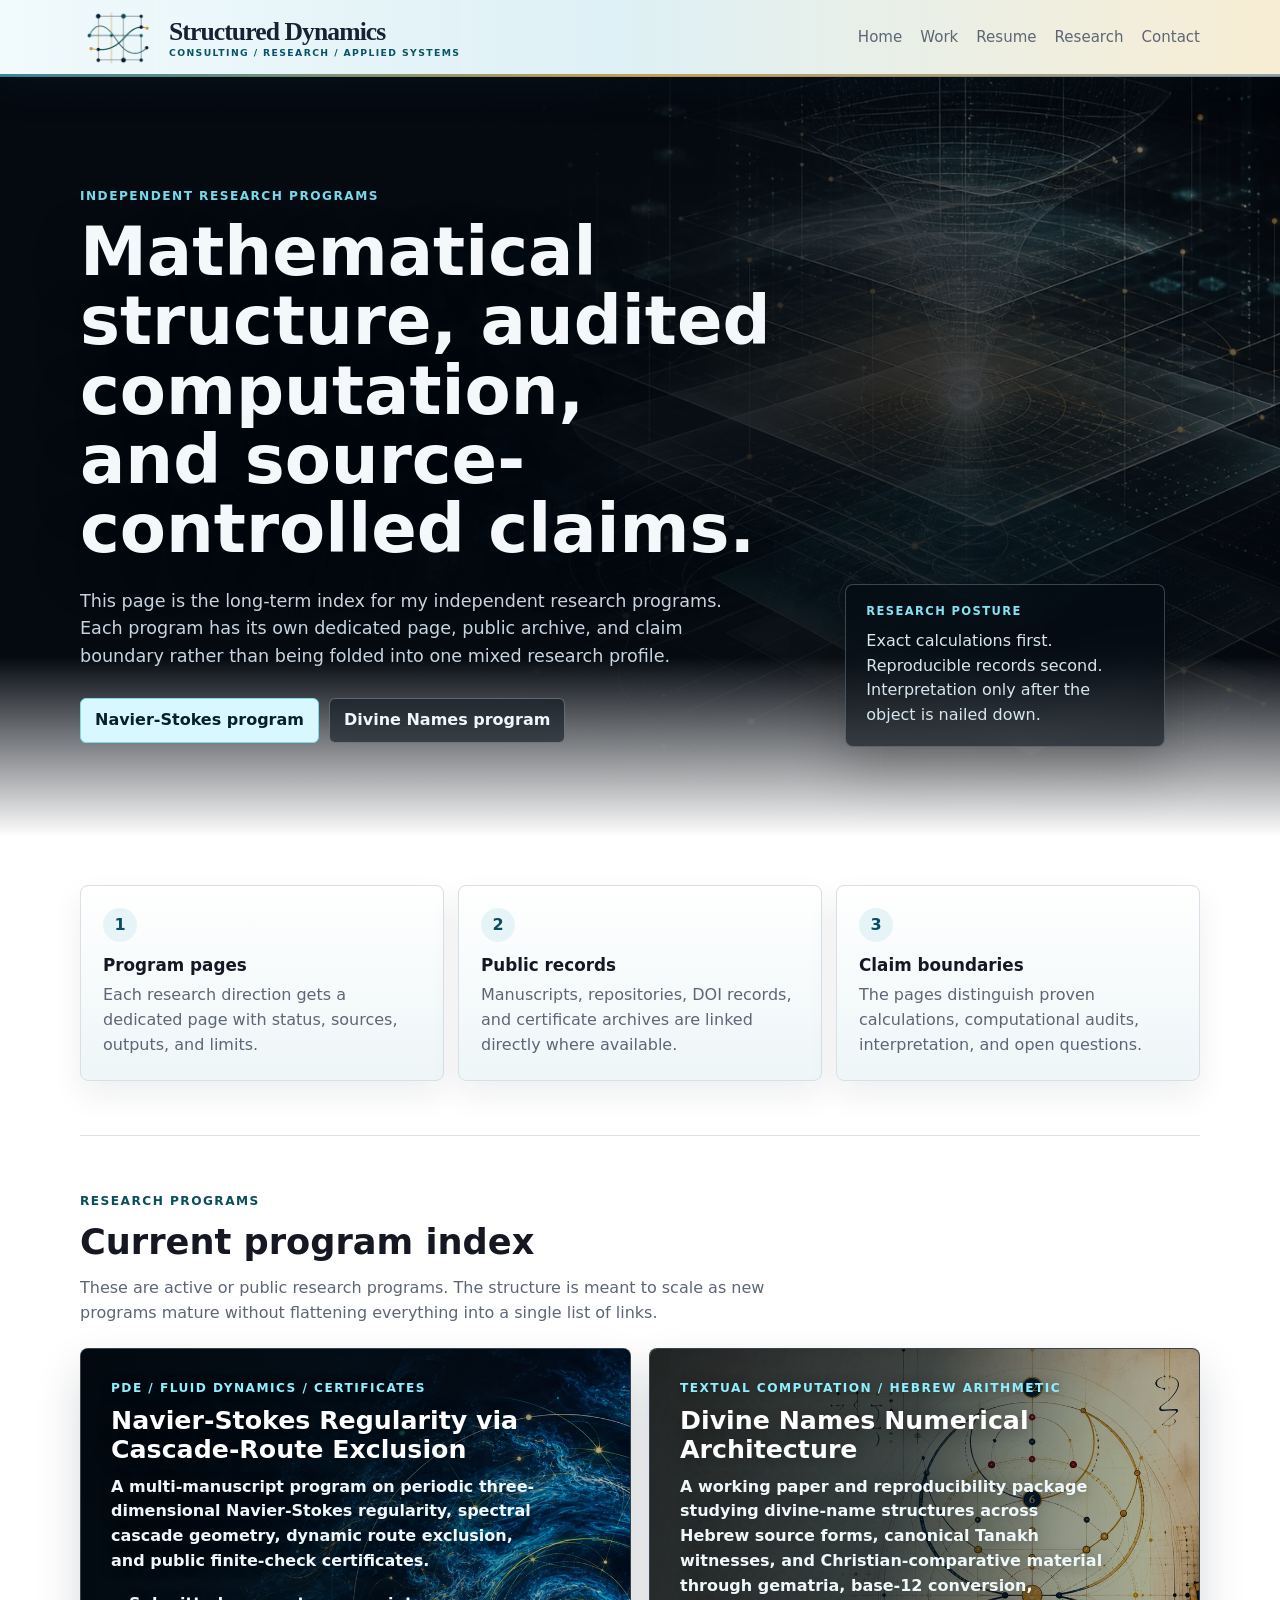
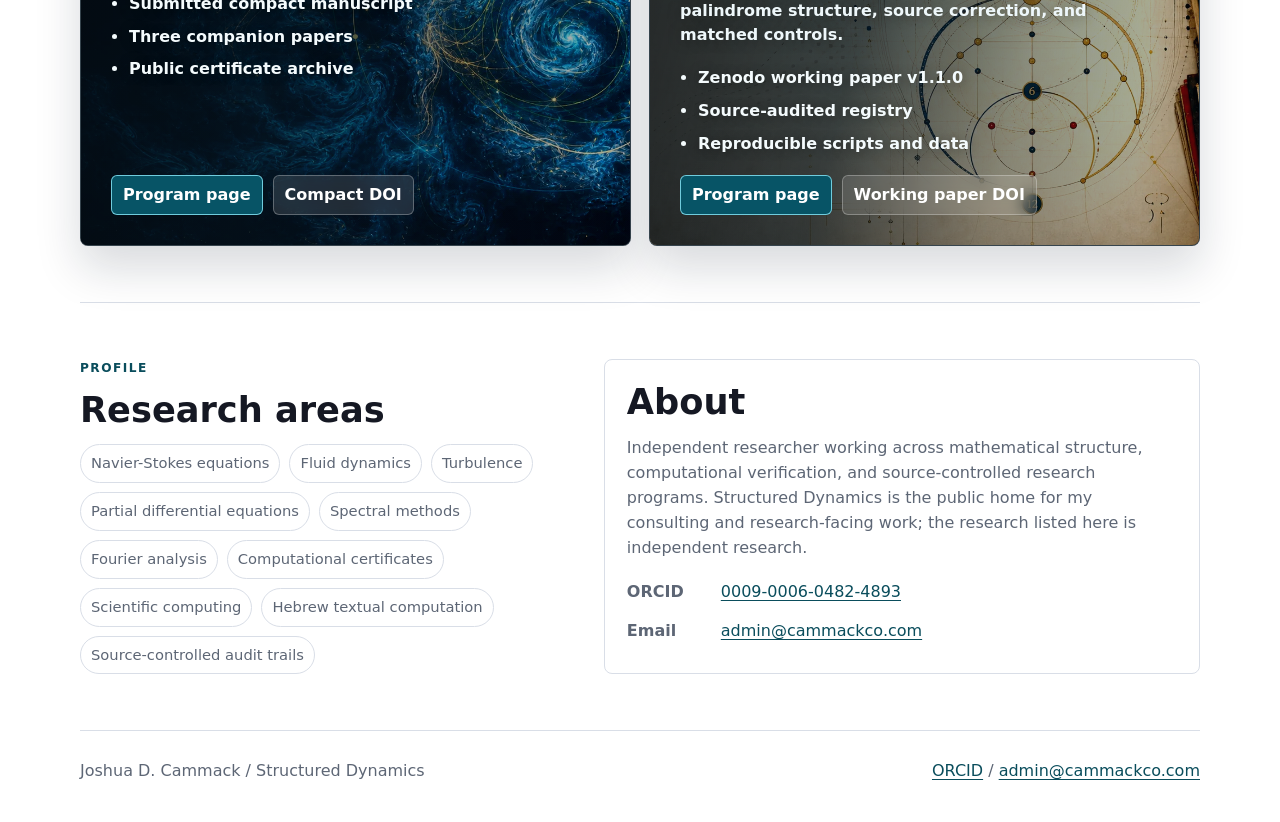
==== commit f227f70d: "Polish site responsive layout" ====
--- a/research/index.html
+++ b/research/index.html
@@ -7,7 +7,7 @@
   <meta name="description" content="Independent research programs by Joshua D. Cammack, including Navier-Stokes regularity, spectral cascade geometry, and source-audited numerical textual architecture.">
   <meta name="author" content="Joshua D. Cammack">
   <meta name="robots" content="index,follow">
-  <link rel="stylesheet" href="../styles.css?v=20260720d">
+  <link rel="stylesheet" href="../styles.css?v=20260720r">
   <link rel="icon" type="image/png" href="/assets/favicon.png">
   <link rel="canonical" href="https://cammackco.com/research/">
   <meta property="og:title" content="Structured Dynamics Research - Joshua D. Cammack">
@@ -121,7 +121,7 @@
       </div>
 
       <div class="program-grid">
-        <article class="program-card program-card-primary">
+        <article class="program-card program-card-primary program-card-ns">
           <div>
             <p class="project-kicker">PDE / fluid dynamics / certificates</p>
             <h3>Navier-Stokes Regularity via Cascade-Route Exclusion</h3>
@@ -142,7 +142,7 @@
           </div>
         </article>
 
-        <article class="program-card">
+        <article class="program-card program-card-divine">
           <div>
             <p class="project-kicker">Textual computation / Hebrew arithmetic</p>
             <h3>Divine Names Numerical Architecture</h3>
--- a/styles.css
+++ b/styles.css
@@ -11,6 +11,10 @@
   --blue: #214c74;
   --sage: #4d7358;
   --rust: #9a5b37;
+  --wash-page: linear-gradient(180deg, #dceff4 0, #ffffff 460px);
+  --wash-panel: linear-gradient(180deg, #ffffff 0%, #eef6f8 100%);
+  --wash-panel-strong: linear-gradient(180deg, #f1f9fb 0%, #e3eef2 100%);
+  --wash-mixed: linear-gradient(135deg, rgba(14, 111, 131, 0.15), rgba(189, 139, 44, 0.13)), var(--paper);
 }
 
 * {
@@ -19,6 +23,13 @@
 
 html {
   scroll-behavior: smooth;
+  scrollbar-width: none;
+}
+
+html::-webkit-scrollbar,
+body::-webkit-scrollbar {
+  width: 0;
+  height: 0;
 }
 
 body {
@@ -32,7 +43,7 @@
 
 body.business-page {
   background:
-    linear-gradient(180deg, #eef8fb 0, #ffffff 420px),
+    var(--wash-page),
     var(--paper);
 }
 
@@ -50,11 +61,13 @@
   position: sticky;
   top: 0;
   z-index: 20;
-  border-bottom: 1px solid rgba(13, 50, 69, 0.16);
+  width: 100vw;
+  max-width: 100vw;
+  border-bottom: 1px solid rgba(13, 50, 69, 0.28);
   background:
-    linear-gradient(90deg, rgba(255, 253, 248, 0.98) 0%, rgba(239, 249, 251, 0.96) 58%, rgba(255, 250, 239, 0.97) 100%);
+    linear-gradient(90deg, rgba(241, 250, 252, 0.99) 0%, rgba(221, 240, 245, 0.98) 48%, rgba(248, 237, 211, 0.98) 100%);
   backdrop-filter: blur(12px);
-  box-shadow: 0 12px 30px rgba(13, 50, 69, 0.09);
+  box-shadow: 0 14px 34px rgba(13, 50, 69, 0.13);
 }
 
 .site-header::after {
@@ -63,8 +76,8 @@
   right: 0;
   bottom: -1px;
   left: 0;
-  height: 2px;
-  background: linear-gradient(90deg, rgba(14, 111, 131, 0.48), rgba(189, 139, 44, 0.44), rgba(33, 76, 116, 0.2));
+  height: 3px;
+  background: linear-gradient(90deg, rgba(14, 111, 131, 0.82), rgba(189, 139, 44, 0.78), rgba(33, 76, 116, 0.48));
 }
 
 .nav {
@@ -114,7 +127,7 @@
 
 .brand-subtitle {
   display: block;
-  color: var(--accent-dark);
+  color: #075466;
   font-size: 0.58rem;
   font-weight: 800;
   letter-spacing: 0.15em;
@@ -171,8 +184,8 @@
   isolation: isolate;
   color: #f4f8fb;
   background:
-    linear-gradient(90deg, rgba(5, 10, 17, 0.97) 0%, rgba(5, 10, 17, 0.89) 34%, rgba(5, 10, 17, 0.46) 67%, rgba(5, 10, 17, 0.14) 100%),
-    linear-gradient(180deg, rgba(5, 10, 17, 0.18) 0%, rgba(5, 10, 17, 0.82) 100%),
+    linear-gradient(90deg, rgba(5, 10, 17, 0.98) 0%, rgba(5, 10, 17, 0.92) 34%, rgba(5, 10, 17, 0.58) 67%, rgba(5, 10, 17, 0.22) 100%),
+    linear-gradient(180deg, rgba(5, 10, 17, 0.26) 0%, rgba(5, 10, 17, 0.86) 100%),
     url("assets/structure-inside-turbulence-hero.webp") center / cover no-repeat;
 }
 
@@ -268,9 +281,9 @@
   border: 1px solid rgba(14, 111, 131, 0.12);
   border-radius: 8px;
   background:
-    linear-gradient(115deg, rgba(255, 255, 255, 0.95) 0%, rgba(238, 248, 251, 0.74) 58%, rgba(246, 239, 225, 0.44) 100%),
-    linear-gradient(rgba(14, 111, 131, 0.05) 1px, transparent 1px),
-    linear-gradient(90deg, rgba(14, 111, 131, 0.05) 1px, transparent 1px);
+    linear-gradient(115deg, rgba(255, 255, 255, 0.97) 0%, rgba(221, 240, 245, 0.88) 58%, rgba(239, 225, 194, 0.68) 100%),
+    linear-gradient(rgba(14, 111, 131, 0.075) 1px, transparent 1px),
+    linear-gradient(90deg, rgba(14, 111, 131, 0.075) 1px, transparent 1px);
   background-size: auto, 36px 36px, 36px 36px;
 }
 
@@ -278,6 +291,14 @@
   max-width: 760px;
   font-size: clamp(2.2rem, 5vw, 4rem);
   line-height: 1.04;
+}
+
+.business-headline span {
+  display: inline;
+}
+
+.business-headline span + span::before {
+  content: " ";
 }
 
 .business-page .lead {
@@ -316,6 +337,12 @@
   text-transform: uppercase;
 }
 
+@container business-panel (max-width: 440px) {
+  .system-flow {
+    grid-template-columns: repeat(2, minmax(0, 1fr));
+  }
+}
+
 .business-stats div {
   display: block;
   padding-top: 14px;
@@ -443,12 +470,17 @@
 .business-panel,
 .research-panel {
   align-self: center;
+  min-width: 0;
   border: 1px solid var(--line);
   border-radius: 8px;
   padding: 26px;
   background: rgba(255, 255, 255, 0.86);
   box-shadow: 0 18px 48px rgba(15, 23, 42, 0.11);
   backdrop-filter: blur(10px);
+}
+
+.business-panel {
+  container: business-panel / inline-size;
 }
 
 .business-panel ul,
@@ -629,7 +661,7 @@
   padding: 20px;
   border: 1px solid var(--line);
   border-radius: 8px;
-  background: linear-gradient(180deg, #ffffff 0%, #f7fafc 100%);
+  background: var(--wash-panel);
 }
 
 .architecture-grid span {
@@ -733,8 +765,8 @@
 
 .research-hub-hero {
   background:
-    linear-gradient(90deg, rgba(5, 10, 17, 0.98) 0%, rgba(5, 10, 17, 0.91) 37%, rgba(5, 10, 17, 0.48) 69%, rgba(5, 10, 17, 0.1) 100%),
-    linear-gradient(180deg, rgba(5, 10, 17, 0.16) 0%, rgba(5, 10, 17, 0.84) 100%),
+    linear-gradient(90deg, rgba(5, 10, 17, 0.99) 0%, rgba(5, 10, 17, 0.94) 37%, rgba(5, 10, 17, 0.6) 69%, rgba(5, 10, 17, 0.2) 100%),
+    linear-gradient(180deg, rgba(5, 10, 17, 0.24) 0%, rgba(5, 10, 17, 0.88) 100%),
     url("assets/research-architecture-hero.webp") center / cover no-repeat,
     linear-gradient(135deg, #061018 0%, #0b1c24 44%, #151823 100%);
 }
@@ -742,8 +774,8 @@
 .divine-names-hero {
   color: var(--ink);
   background:
-    linear-gradient(90deg, rgba(255, 255, 255, 0.93) 0%, rgba(255, 255, 255, 0.8) 38%, rgba(255, 255, 255, 0.4) 68%, rgba(255, 255, 255, 0.08) 100%),
-    linear-gradient(180deg, rgba(255, 255, 255, 0.16) 0%, rgba(255, 255, 255, 0.84) 100%),
+    linear-gradient(90deg, rgba(255, 255, 255, 0.95) 0%, rgba(245, 250, 251, 0.78) 38%, rgba(235, 222, 194, 0.4) 68%, rgba(226, 211, 178, 0.14) 100%),
+    linear-gradient(180deg, rgba(255, 255, 255, 0.08) 0%, rgba(248, 241, 225, 0.78) 100%),
     url("assets/divine-names-architecture-hero.webp") 58% center / cover no-repeat,
     #f5ecdc;
 }
@@ -829,7 +861,7 @@
 }
 
 .research-hub-glance article {
-  background: linear-gradient(180deg, #ffffff 0%, #f7fbfc 100%);
+  background: var(--wash-panel);
 }
 
 .program-grid {
@@ -839,29 +871,81 @@
 }
 
 .program-card {
-  display: grid;
-  gap: 20px;
+  position: relative;
+  display: grid;
+  grid-template-rows: auto auto minmax(0, 1fr);
+  align-content: start;
+  gap: 18px;
   min-width: 0;
-  padding: 26px;
-  border: 1px solid var(--line);
+  min-height: 420px;
+  padding: 30px;
+  border: 1px solid rgba(206, 231, 238, 0.24);
   border-radius: 8px;
-  background: var(--paper);
-  box-shadow: 0 18px 38px rgba(15, 23, 42, 0.08);
+  overflow: hidden;
+  background: #07111a;
+  box-shadow: 0 22px 46px rgba(15, 23, 42, 0.16);
+  isolation: isolate;
+}
+
+.program-card::before,
+.program-card::after {
+  content: "";
+  position: absolute;
+  inset: 0;
+  pointer-events: none;
+}
+
+.program-card::before {
+  z-index: 0;
+  background: var(--program-card-image, none) center / cover no-repeat;
+  opacity: 1;
+  filter: brightness(1.02) contrast(1.08) saturate(1.16);
+  transform: scale(1.02);
+}
+
+.program-card::after {
+  z-index: 1;
+  background:
+    linear-gradient(105deg, rgba(3, 10, 16, 0.86) 0%, rgba(5, 18, 27, 0.74) 42%, rgba(5, 18, 27, 0.34) 68%, rgba(5, 18, 27, 0.08) 100%),
+    linear-gradient(180deg, rgba(3, 9, 14, 0.1) 0%, rgba(3, 9, 14, 0.24) 100%);
+}
+
+.program-card > * {
+  position: relative;
+  z-index: 2;
+  max-width: min(100%, 430px);
 }
 
 .program-card-primary {
-  background:
-    linear-gradient(180deg, rgba(255, 255, 255, 0.96) 0%, rgba(239, 248, 251, 0.96) 100%);
+  background: #07111a;
+}
+
+.program-card-ns {
+  --program-card-image: url("assets/structure-inside-turbulence-hero.webp");
+}
+
+.program-card-divine {
+  --program-card-image: url("assets/divine-names-architecture-hero.webp");
+}
+
+.program-card-divine::before {
+  background-position: 62% center;
 }
 
 .program-card h3 {
   margin-bottom: 10px;
-  font-size: 1.42rem;
+  color: #ffffff;
+  font-size: 1.58rem;
+  font-weight: 820;
+  line-height: 1.16;
+  text-shadow: 0 2px 18px rgba(0, 0, 0, 0.45);
 }
 
 .program-card p:not(.project-kicker) {
   margin: 0;
-  color: var(--muted);
+  color: #eef7fa;
+  font-weight: 620;
+  text-shadow: 0 1px 14px rgba(0, 0, 0, 0.35);
 }
 
 .program-facts {
@@ -869,7 +953,31 @@
   gap: 8px;
   margin: 0;
   padding-left: 18px;
-  color: var(--muted);
+  color: #f4fbfd;
+  font-weight: 650;
+  text-shadow: 0 1px 12px rgba(0, 0, 0, 0.35);
+}
+
+.program-card .project-kicker {
+  color: #8defff;
+  text-shadow: 0 1px 12px rgba(0, 0, 0, 0.45);
+}
+
+.program-card .paper-actions a {
+  border-color: rgba(255, 255, 255, 0.28);
+  background: rgba(255, 255, 255, 0.12);
+  color: #ffffff;
+  backdrop-filter: blur(8px);
+}
+
+.program-card .paper-actions a:first-child {
+  border-color: rgba(141, 239, 255, 0.78);
+  background: #075466;
+}
+
+.program-card .paper-actions {
+  align-self: end;
+  margin-top: 0;
 }
 
 .project-page main {
@@ -904,7 +1012,7 @@
   border: 1px solid var(--line);
   border-radius: 8px;
   padding: 24px;
-  background: linear-gradient(180deg, #ffffff 0%, #f7fafc 100%);
+  background: var(--wash-panel);
   box-shadow: 0 14px 32px rgba(15, 23, 42, 0.07);
 }
 
@@ -999,6 +1107,7 @@
 .section {
   padding: 56px 0;
   border-top: 1px solid var(--line);
+  scroll-margin-top: 96px;
 }
 
 .section-heading {
@@ -1032,7 +1141,7 @@
   border: 1px solid var(--line);
   border-radius: 8px;
   padding: 20px;
-  background: linear-gradient(180deg, #ffffff 0%, #f8fbfd 100%);
+  background: var(--wash-panel);
   box-shadow: 0 14px 30px rgba(15, 23, 42, 0.06);
 }
 
@@ -1076,7 +1185,7 @@
   padding: 20px;
   border-left: 4px solid var(--accent-dark);
   border-radius: 0 8px 8px 0;
-  background: linear-gradient(180deg, #f7fbfc 0%, #eef5f7 100%);
+  background: var(--wash-panel-strong);
 }
 
 .process-list article:nth-child(2) {
@@ -1111,9 +1220,7 @@
   border: 1px solid var(--line);
   border-radius: 8px;
   overflow: hidden;
-  background:
-    linear-gradient(135deg, rgba(14, 111, 131, 0.08), rgba(189, 139, 44, 0.08)),
-    var(--paper);
+  background: var(--wash-mixed);
   box-shadow: 0 18px 42px rgba(15, 23, 42, 0.08);
 }
 
@@ -1189,7 +1296,7 @@
   padding: 24px;
   border: 1px solid var(--line);
   border-radius: 8px;
-  background: linear-gradient(180deg, #ffffff 0%, #f8fbfd 100%);
+  background: var(--wash-panel);
 }
 
 .fit-grid ul {
@@ -1562,11 +1669,11 @@
     align-items: start;
     padding: 44px 0 42px;
     gap: 26px;
-    overflow: hidden;
+    overflow: visible;
   }
 
   .business-page .hero::before {
-    inset: 18px -16px 18px;
+    inset: 18px 0 18px;
   }
 
   .business-page .hero-text,
@@ -1598,20 +1705,20 @@
     max-width: none;
     padding: 44px 20px 54px;
     background:
-      linear-gradient(180deg, rgba(5, 10, 17, 0.94) 0%, rgba(5, 10, 17, 0.78) 48%, rgba(5, 10, 17, 0.92) 100%),
+      linear-gradient(180deg, rgba(5, 10, 17, 0.97) 0%, rgba(5, 10, 17, 0.84) 48%, rgba(5, 10, 17, 0.95) 100%),
       url("assets/structure-inside-turbulence-hero.webp") 62% center / cover no-repeat;
   }
 
   .research-hub-hero {
     background:
-      linear-gradient(180deg, rgba(5, 10, 17, 0.96) 0%, rgba(5, 10, 17, 0.82) 55%, rgba(5, 10, 17, 0.94) 100%),
+      linear-gradient(180deg, rgba(5, 10, 17, 0.98) 0%, rgba(5, 10, 17, 0.87) 55%, rgba(5, 10, 17, 0.96) 100%),
       url("assets/research-architecture-hero.webp") 62% center / cover no-repeat,
       linear-gradient(135deg, #061018 0%, #0b1c24 44%, #151823 100%);
   }
 
   .divine-names-hero {
     background:
-      linear-gradient(180deg, rgba(255, 255, 255, 0.95) 0%, rgba(255, 255, 255, 0.82) 48%, rgba(255, 255, 255, 0.94) 100%),
+      linear-gradient(180deg, rgba(255, 255, 255, 0.93) 0%, rgba(244, 249, 250, 0.76) 48%, rgba(248, 241, 225, 0.9) 100%),
       url("assets/divine-names-architecture-hero.webp") 62% center / cover no-repeat,
       #f5ecdc;
   }
@@ -1754,7 +1861,168 @@
   }
 }
 
+@media (min-width: 701px) and (max-width: 900px) {
+  body.business-page main {
+    width: calc(100% - 72px);
+    max-width: calc(100% - 72px);
+  }
+
+  body.business-page .hero {
+    grid-template-columns: minmax(0, 0.98fr) minmax(280px, 0.82fr);
+    align-items: center;
+    gap: 28px;
+    padding: 40px 0 36px;
+  }
+
+  body.business-page .hero::before {
+    inset: 16px -18px 14px;
+  }
+
+  body.business-page h1 {
+    font-size: clamp(2.2rem, 4.8vw, 3rem);
+    line-height: 1.06;
+    max-width: 560px;
+    text-wrap: balance;
+  }
+
+  body.business-page .lead {
+    max-width: 60ch;
+    font-size: 1rem;
+  }
+
+  body.business-page .business-panel {
+    padding: 22px;
+  }
+
+  body.business-page .system-flow {
+    grid-template-columns: repeat(2, minmax(0, 1fr));
+  }
+
+  body.business-page .service-grid,
+  body.business-page .process-list,
+  body.business-page .fit-grid {
+    grid-template-columns: repeat(2, minmax(0, 1fr));
+  }
+
+  body.business-page .featured-project,
+  body.business-page .split {
+    grid-template-columns: minmax(0, 1fr) minmax(260px, 0.72fr);
+  }
+}
+
+@media (min-width: 761px) and (max-width: 980px) {
+  .nav {
+    width: 100%;
+    max-width: none;
+    padding: 10px 30px;
+    gap: 14px;
+  }
+
+  .brand {
+    gap: 10px;
+  }
+
+  .brand-mark {
+    width: 68px;
+    height: 50px;
+  }
+
+  .brand-text {
+    font-size: clamp(1.16rem, 2.7vw, 1.42rem);
+  }
+
+  .brand-subtitle {
+    font-size: 0.54rem;
+    letter-spacing: 0.11em;
+  }
+
+  .nav-links {
+    justify-content: flex-end;
+    gap: 14px;
+    min-width: max-content;
+    padding-right: 0;
+    overflow: visible;
+  }
+}
+
+@media (min-width: 601px) and (max-width: 760px) {
+  .site-header {
+    background:
+      linear-gradient(115deg, rgba(231, 248, 252, 0.99) 0%, rgba(241, 248, 246, 0.99) 44%, rgba(250, 238, 207, 0.99) 100%);
+  }
+
+  .nav {
+    align-items: center;
+    flex-direction: column;
+    width: 100%;
+    max-width: 100%;
+    padding: 16px 22px 12px;
+    gap: 12px;
+  }
+
+  .brand {
+    flex-direction: column;
+    justify-content: center;
+    width: 100%;
+    gap: 6px;
+  }
+
+  .brand-mark {
+    width: 92px;
+    height: 68px;
+  }
+
+  .brand-copy {
+    justify-items: center;
+    gap: 4px;
+    width: 100%;
+    text-align: center;
+  }
+
+  .brand-text {
+    white-space: normal;
+    font-size: clamp(1.6rem, 4.8vw, 1.95rem);
+    line-height: 0.98;
+  }
+
+  .brand-subtitle {
+    white-space: normal;
+    font-size: clamp(0.52rem, 1.7vw, 0.64rem);
+    letter-spacing: 0.08em;
+  }
+
+  .nav-links {
+    justify-content: center;
+    flex-wrap: wrap;
+    gap: 7px 15px;
+    width: 100%;
+    padding: 9px 6px 0;
+    border-top: 1px solid rgba(13, 50, 69, 0.14);
+    overflow: visible;
+    font-size: 0.96rem;
+  }
+}
+
+@media (min-width: 601px) and (max-width: 700px) {
+  body.business-page .hero {
+    margin: 18px 0 0;
+    padding: 34px 22px 36px;
+    border: 1px solid rgba(14, 111, 131, 0.16);
+    border-radius: 8px;
+    background:
+      linear-gradient(145deg, rgba(242, 252, 255, 0.96) 0%, rgba(232, 247, 251, 0.86) 56%, rgba(248, 238, 213, 0.68) 100%);
+  }
+
+  body.business-page .hero::before {
+    display: none;
+  }
+}
+
 @media (max-width: 600px) {
+  .section {
+    scroll-margin-top: 238px;
+  }
+
   main,
   .nav,
   .site-footer {
@@ -1765,32 +2033,35 @@
   .nav {
     align-items: flex-start;
     flex-direction: column;
-    gap: 8px;
-    padding: 12px 0;
+    gap: 10px;
+    padding: 14px 0 13px;
   }
 
   .brand {
-    gap: 8px;
+    gap: 10px;
   }
 
   .brand-mark {
-    width: 54px;
-    height: 40px;
+    width: 82px;
+    height: 60px;
   }
 
   .brand-text {
-    font-size: clamp(1.04rem, 5vw, 1.18rem);
+    font-size: clamp(1.42rem, 6.6vw, 1.68rem);
+    letter-spacing: -0.045em;
   }
 
   .brand-subtitle {
-    font-size: 0.5rem;
-    letter-spacing: 0.1em;
+    font-size: clamp(0.5rem, 2.2vw, 0.6rem);
+    letter-spacing: 0.095em;
   }
 
   .nav-links {
     justify-content: flex-start;
     width: 100%;
+    gap: 14px;
     padding-bottom: 2px;
+    overflow-x: auto;
   }
 
   h1 {
@@ -1800,8 +2071,42 @@
   }
 
   .business-page h1 {
-    font-size: clamp(1.56rem, 6.7vw, 1.78rem);
-    overflow-wrap: break-word;
+    font-size: clamp(1.58rem, 6.7vw, 1.86rem);
+    line-height: 1.12;
+    overflow-wrap: normal;
+    text-wrap: auto;
+    word-break: normal;
+  }
+
+  .business-page .hero {
+    padding: 28px 0 30px;
+    gap: 20px;
+  }
+
+  .business-page .hero::before {
+    inset: 10px 0 12px;
+  }
+
+  .business-page .lead {
+    max-width: 38ch;
+    font-size: 0.96rem;
+    line-height: 1.5;
+  }
+
+  .business-page .cta-row {
+    grid-template-columns: repeat(2, minmax(0, 1fr));
+    gap: 8px;
+    margin-top: 22px;
+  }
+
+  .business-page .cta-row .button.primary {
+    grid-column: 1 / -1;
+  }
+
+  .business-page .button {
+    min-height: 40px;
+    padding: 8px 10px;
+    font-size: 0.94rem;
   }
 
   .business-page .system-flow {
@@ -1815,7 +2120,7 @@
     min-width: 0;
     min-height: 36px;
     padding: 0 6px;
-    font-size: 0.75rem;
+    font-size: 0.7rem;
   }
 
   .lead {
@@ -1824,8 +2129,80 @@
     font-size: 1rem;
   }
 
+  .research-page,
+  .research-page * {
+    min-width: 0;
+  }
+
+  .research-page .research-hero {
+    width: 100vw;
+    max-width: 100vw;
+    padding-inline: 16px;
+  }
+
+  .research-page .research-hero-text,
+  .research-page .research-hero h1,
+  .research-page .research-hero .lead,
+  .research-page .research-hero .cta-row,
+  .research-page .research-hero-callout {
+    width: 100%;
+    max-width: 100%;
+  }
+
+  .research-page .research-hero h1 {
+    font-size: clamp(1.92rem, 9.2vw, 2.32rem);
+    overflow-wrap: anywhere;
+    word-break: break-word;
+    text-wrap: auto;
+  }
+
+  .research-page .status-band,
+  .research-page .at-a-glance,
+  .research-page .architecture-section,
+  .research-page .visual-intro,
+  .research-page .visual-section,
+  .research-page .program-panel,
+  .research-page .research-map,
+  .research-page .section {
+    width: calc(100vw - 28px);
+    max-width: calc(100vw - 28px);
+  }
+
+  .research-page .research-hero .lead,
+  .research-page .research-hero-callout p,
+  .research-page .program-card p,
+  .research-page .program-card h3,
+  .research-page .program-card li {
+    overflow-wrap: anywhere;
+    word-break: break-word;
+  }
+
+  .research-page .program-card {
+    min-height: 430px;
+    padding: 22px;
+  }
+
+  .research-page .program-card > * {
+    max-width: 100%;
+  }
+
+  .research-page .program-card h3 {
+    font-size: 1.32rem;
+    overflow-wrap: anywhere;
+    word-break: break-word;
+  }
+
+  .research-page .program-card .paper-actions {
+    width: 100%;
+  }
+
+  .research-page .program-card .paper-actions a {
+    min-width: 0;
+    white-space: normal;
+  }
+
   .business-page .lead {
-    font-size: 0.96rem;
+    inline-size: min(100%, calc(100vw - 28px));
   }
 
   .business-page .eyebrow {
@@ -1913,3 +2290,153 @@
     max-width: 100%;
   }
 }
+
+@media (max-width: 600px) {
+  .site-header {
+    background:
+      linear-gradient(115deg, rgba(231, 248, 252, 0.99) 0%, rgba(241, 248, 246, 0.99) 44%, rgba(250, 238, 207, 0.99) 100%);
+  }
+
+  .nav {
+    align-items: center;
+    width: 100%;
+    max-width: 100%;
+    padding: 16px 18px 12px;
+    gap: 12px;
+  }
+
+  .brand {
+    flex-direction: column;
+    justify-content: center;
+    width: 100%;
+    gap: 6px;
+  }
+
+  .brand-mark {
+    width: 98px;
+    height: 72px;
+  }
+
+  .brand-copy {
+    justify-items: center;
+    gap: 4px;
+    width: 100%;
+    text-align: center;
+  }
+
+  .brand-text {
+    white-space: normal;
+    font-size: clamp(1.72rem, 7.8vw, 2rem);
+    line-height: 0.98;
+  }
+
+  .brand-subtitle {
+    white-space: normal;
+    font-size: clamp(0.52rem, 2.25vw, 0.66rem);
+    letter-spacing: 0.075em;
+  }
+
+  .nav-links {
+    justify-content: center;
+    flex-wrap: wrap;
+    gap: 7px 15px;
+    width: 100%;
+    padding: 9px 6px 0;
+    border-top: 1px solid rgba(13, 50, 69, 0.14);
+    font-size: 0.96rem;
+  }
+
+  body.business-page main {
+    width: calc(100% - 36px);
+    max-width: calc(100% - 36px);
+  }
+
+  body.business-page .hero {
+    width: 100%;
+    max-width: 100%;
+    margin: 16px 0 0;
+    padding: 26px 18px 28px;
+    border: 1px solid rgba(14, 111, 131, 0.16);
+    border-radius: 8px;
+    gap: 18px;
+    background:
+      linear-gradient(145deg, rgba(242, 252, 255, 0.96) 0%, rgba(232, 247, 251, 0.86) 56%, rgba(248, 238, 213, 0.68) 100%);
+  }
+
+  body.business-page .hero::before {
+    display: none;
+  }
+
+  body.business-page .hero-text {
+    padding: 0;
+  }
+
+  body.business-page h1 {
+    max-width: 100%;
+    font-size: clamp(1.52rem, 6.35vw, 1.74rem);
+    line-height: 1.12;
+    overflow-wrap: anywhere;
+    text-wrap: auto;
+    word-break: normal;
+  }
+
+  body.business-page .business-headline span {
+    display: block;
+  }
+
+  body.business-page .business-headline span + span::before {
+    content: "";
+  }
+
+  body.business-page .lead {
+    max-width: 39ch;
+    margin-top: 20px;
+    font-size: 1rem;
+    line-height: 1.52;
+  }
+
+  body.business-page .cta-row {
+    display: grid;
+    grid-template-columns: 1fr;
+    gap: 8px;
+    margin-top: 22px;
+    width: 100%;
+    max-width: 100%;
+  }
+
+  body.business-page .cta-row .button.primary {
+    grid-column: auto;
+  }
+
+  body.business-page .button {
+    justify-content: center;
+    width: 100%;
+    min-height: 42px;
+    padding: 9px 10px;
+    font-size: 0.95rem;
+  }
+
+  body.business-page .business-panel {
+    width: 100%;
+    padding: 18px;
+    background: rgba(255, 255, 255, 0.9);
+    box-shadow: 0 14px 34px rgba(13, 50, 69, 0.11);
+  }
+
+  body.business-page .system-flow {
+    grid-template-columns: repeat(2, minmax(0, 1fr));
+    gap: 6px;
+    width: 100%;
+    padding: 7px;
+  }
+
+  body.business-page .system-flow span {
+    min-width: 0;
+    padding: 0 6px;
+    font-size: 0.68rem;
+  }
+
+  body.business-page .section {
+    padding: 42px 0;
+  }
+}
